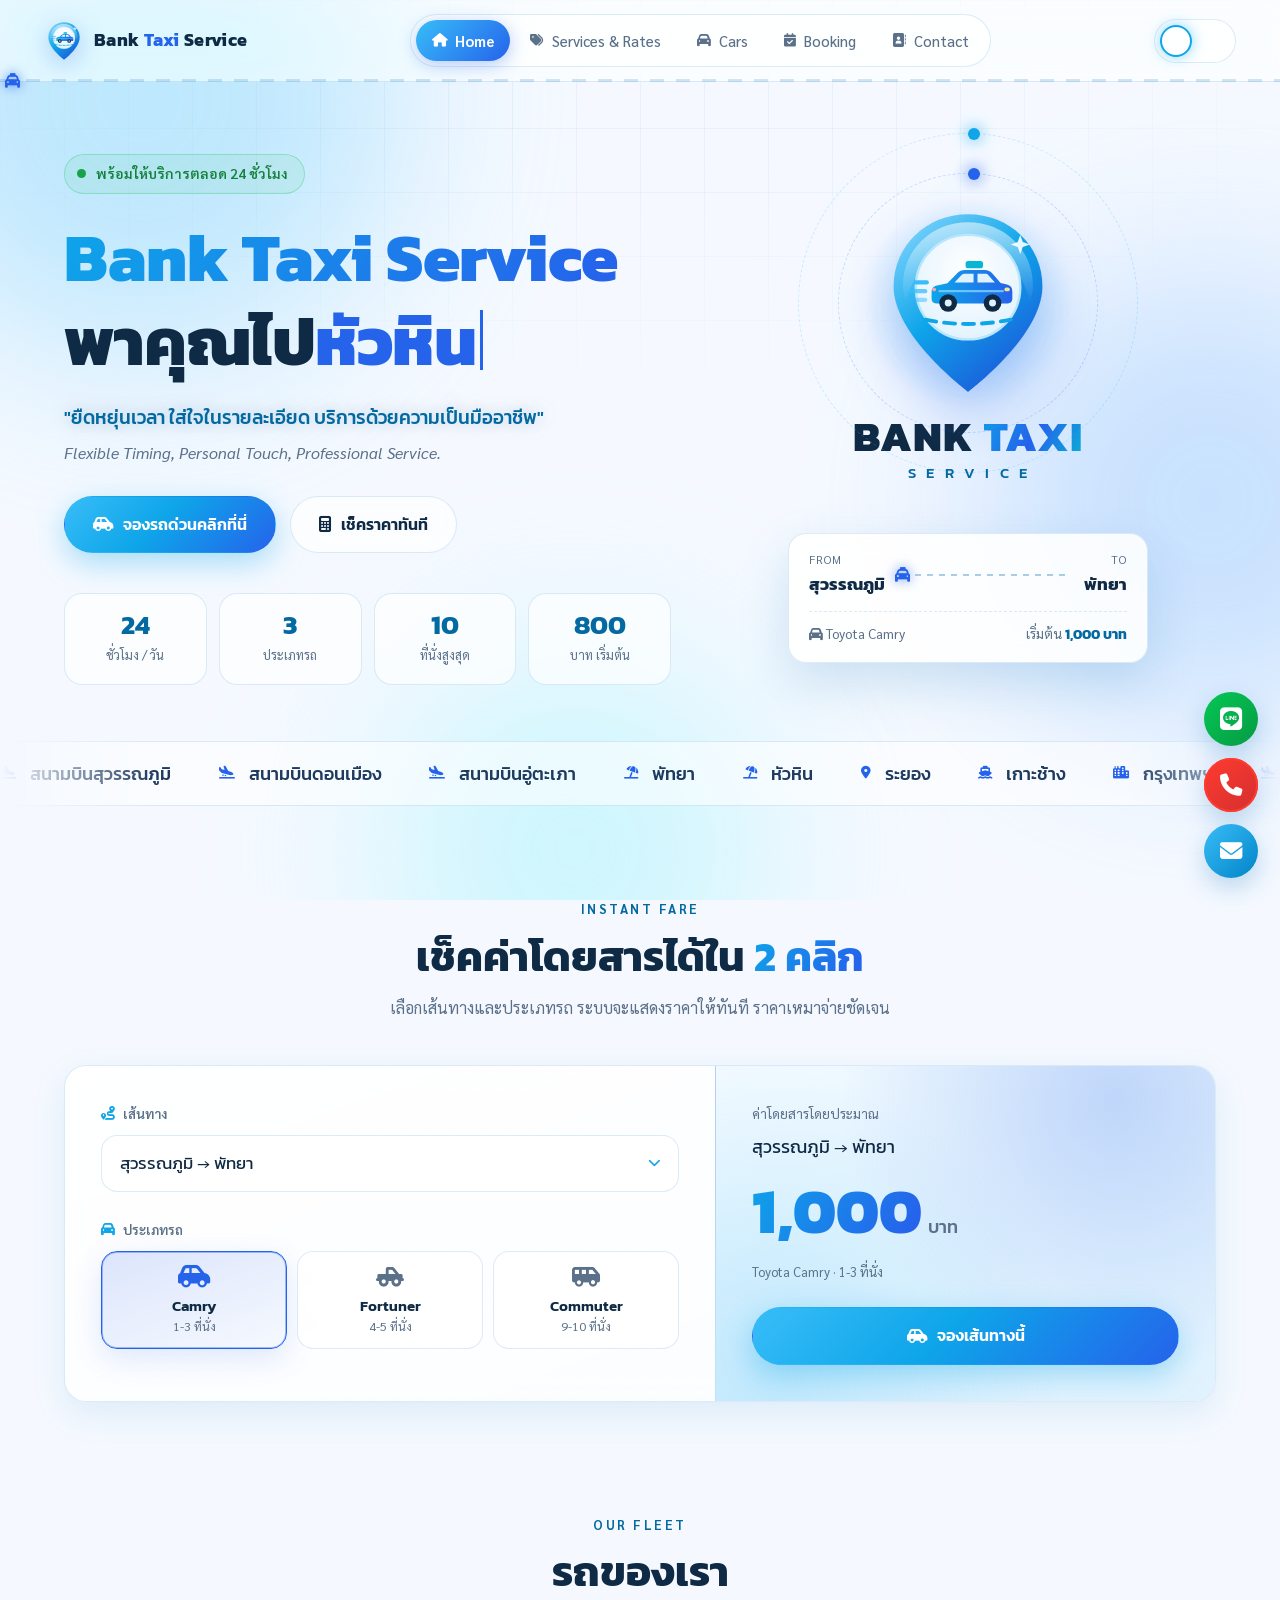
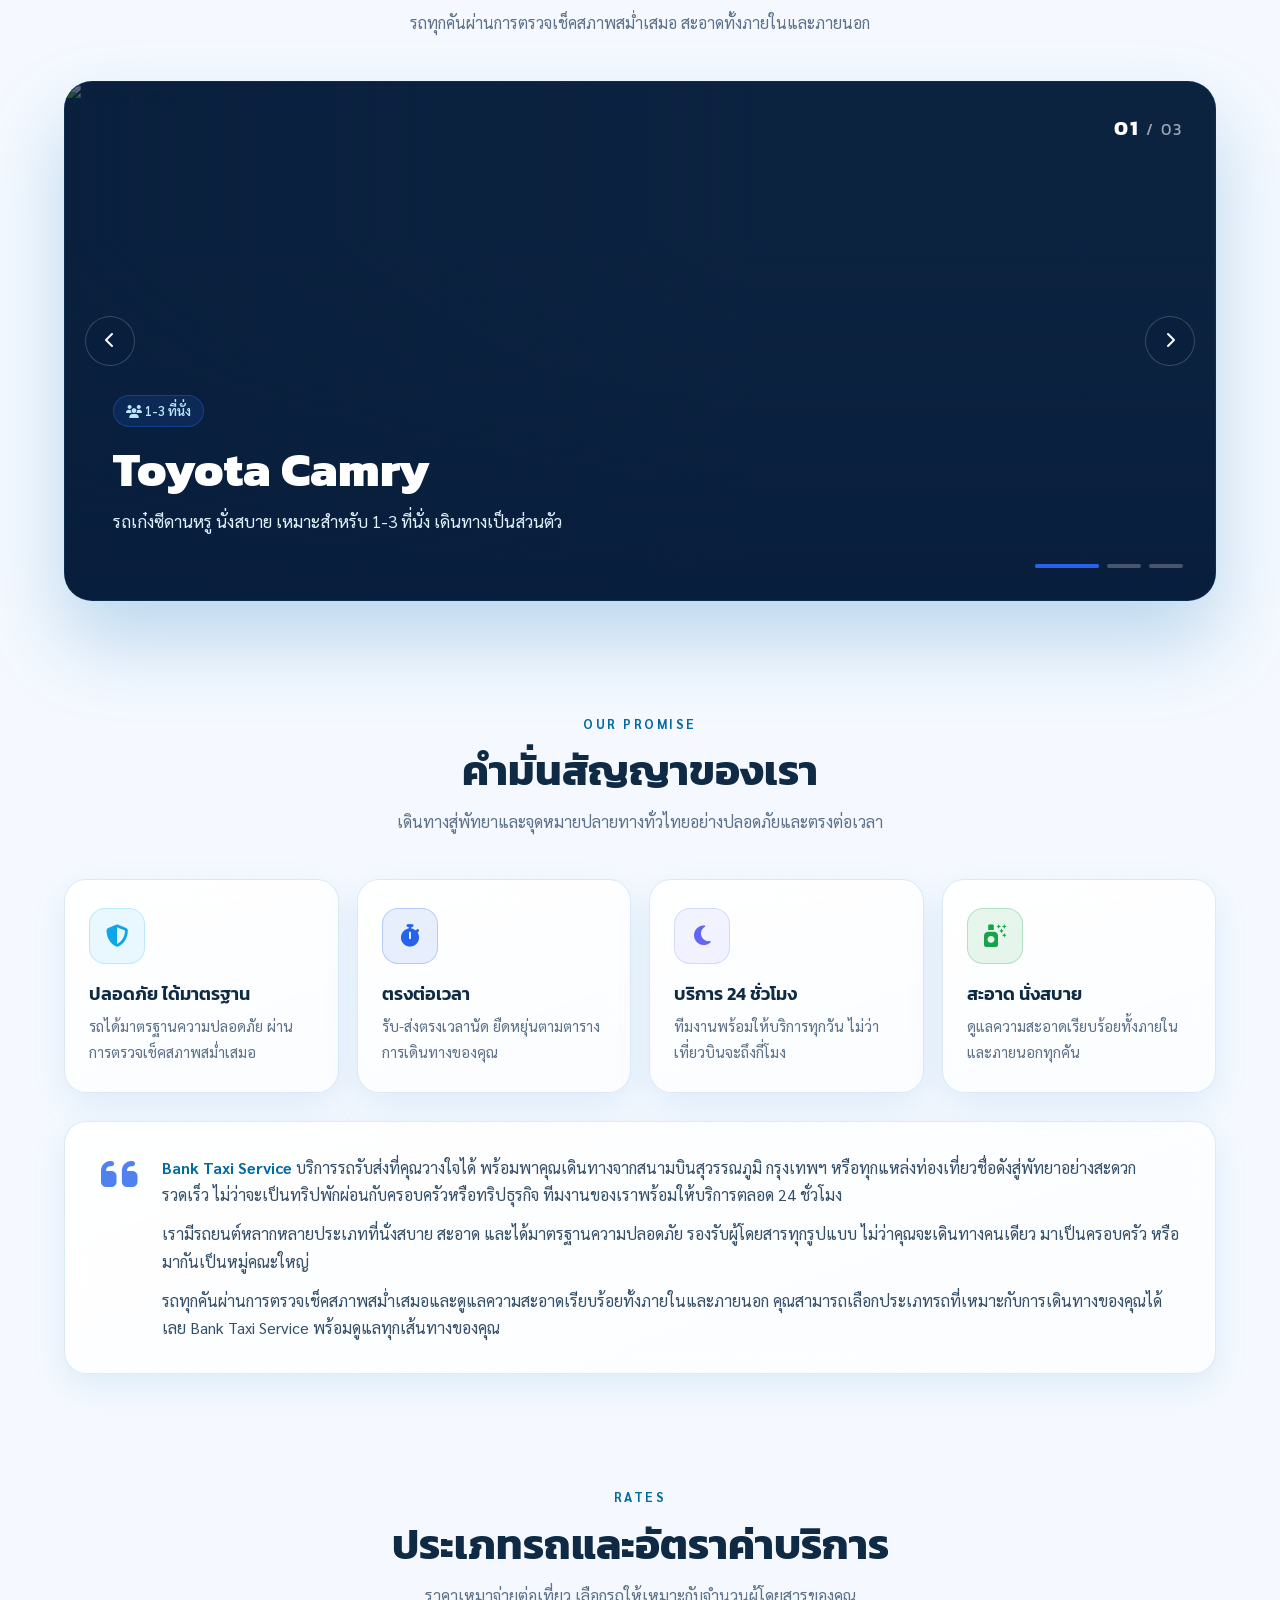
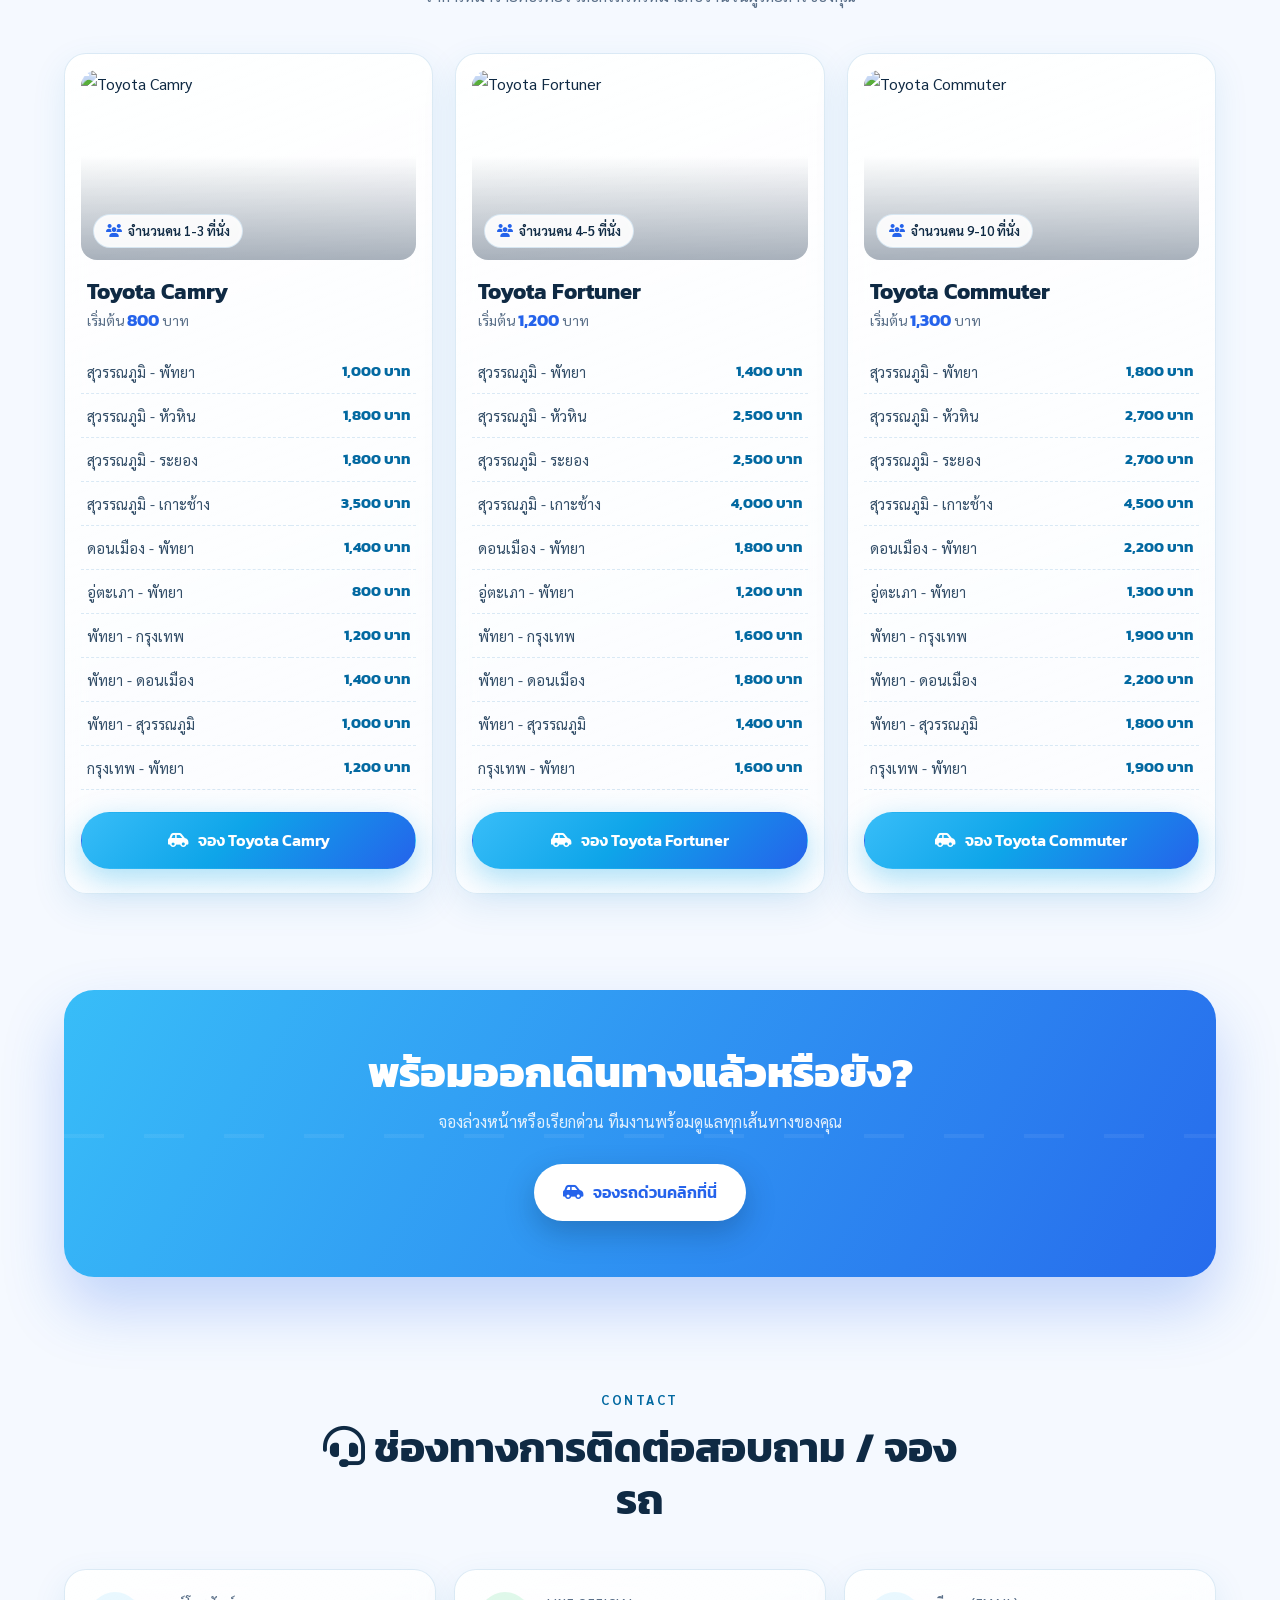
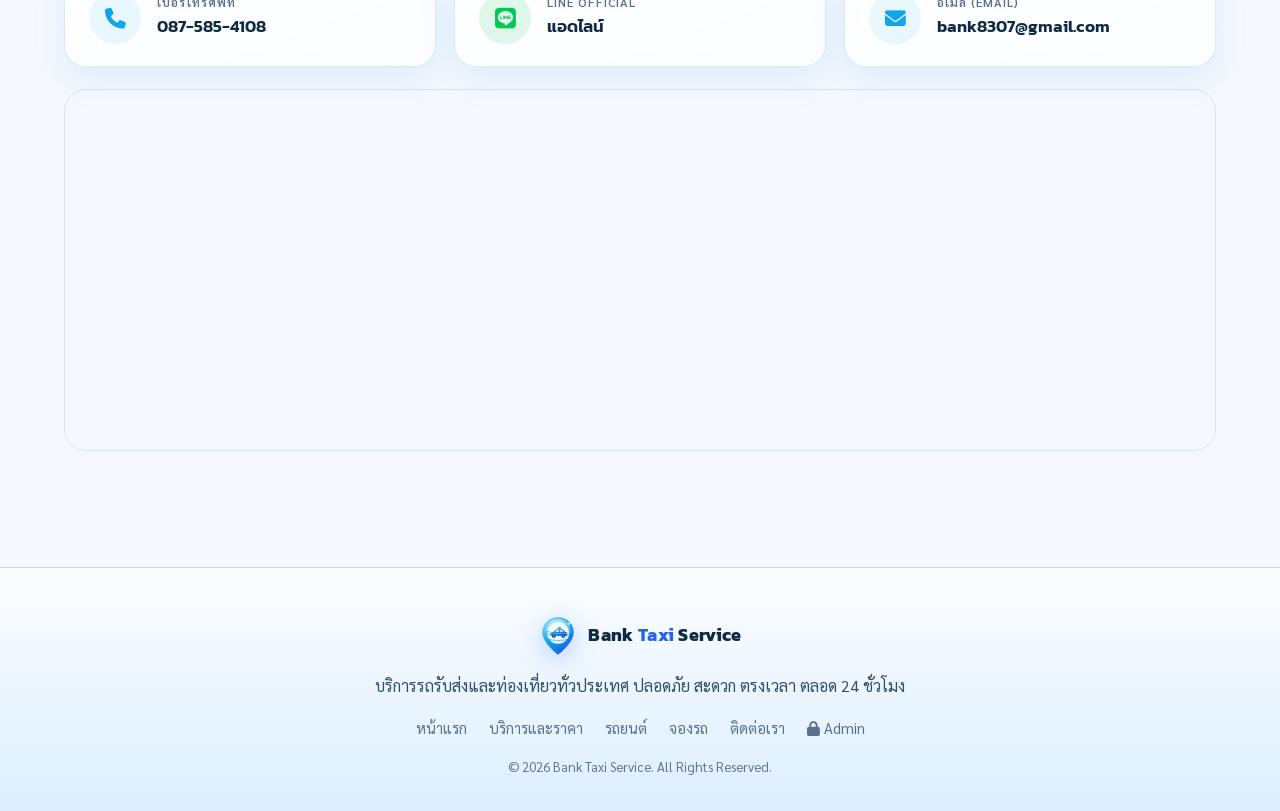
==== index.html @ c7bb0ef1 "Redesign site with white-blue theme and new logo - Add shared theme.css and site.js used by every pa" ====
<!DOCTYPE html>
<html lang="th">
<head>
    <meta charset="UTF-8">
    <meta name="viewport" content="width=device-width, initial-scale=1.0">
    <title>Bank Taxi Service - หน้าแรก</title>
    <meta name="description" content="Bank Taxi Service บริการรถรับส่งสนามบินสุวรรณภูมิ ดอนเมือง อู่ตะเภา สู่พัทยา หัวหิน ระยอง เกาะช้าง ตลอด 24 ชั่วโมง">
    <meta name="theme-color" content="#f5f9ff">
    <link rel="icon" href="logo-mark.svg" type="image/svg+xml">
    <link rel="preconnect" href="https://fonts.googleapis.com">
    <link rel="preconnect" href="https://fonts.gstatic.com" crossorigin>
    <link href="https://fonts.googleapis.com/css2?family=Kanit:wght@300;400;500;600;700;800&family=Sarabun:wght@300;400;500;600;700&display=swap" rel="stylesheet">
    <link rel="stylesheet" href="https://cdnjs.cloudflare.com/ajax/libs/font-awesome/6.4.0/css/all.min.css">
    <link rel="stylesheet" href="theme.css">
</head>
<body>
    <!-- 🌌 พื้นหลังเคลื่อนไหว -->
    <div class="bg-scene" aria-hidden="true">
        <div class="bg-blob b1"></div>
        <div class="bg-blob b2"></div>
        <div class="bg-blob b3"></div>
        <div class="bg-grid"></div>
        <div class="bg-spot" id="bgSpot"></div>
    </div>

    <header id="siteHeader">
        <div class="header-wrapper">
            <a href="index.html" class="brand">
                <img src="logo-mark.svg" class="brand-mark" alt="">
                <span>Bank <b>Taxi</b> Service</span>
            </a>

            <nav class="nav-menu">
                <a href="index.html" class="active"><i class="fa-solid fa-house"></i> Home</a>
                <a href="services.html"><i class="fa-solid fa-tags"></i> Services & Rates</a>
                <a href="cars.html"><i class="fa-solid fa-car"></i> Cars</a>
                <a href="booking.html"><i class="fa-solid fa-calendar-check"></i> Booking</a>
                <a href="contact.html"><i class="fa-solid fa-address-book"></i> Contact</a>
            </nav>

            <div class="language-switcher-top">
                <a href="index.html" class="lang-btn th active" title="ภาษาไทย">TH</a>
                <a href="index-en.html" class="lang-btn en" title="English">EN</a>
            </div>
        </div>
        <div class="road-progress" aria-hidden="true">
            <div class="fill"></div>
            <i class="fa-solid fa-taxi car"></i>
        </div>
    </header>

    <main>
        <!-- 🚀 HERO -->
        <div class="wrap">
            <section class="hero">
                <div class="hero-text">
                    <span class="live-badge reveal"><span class="live-dot"></span> พร้อมให้บริการตลอด 24 ชั่วโมง</span>
                    <h1 class="reveal" data-delay="1">
                        <span class="grad-text">Bank Taxi Service</span><br>
                        พาคุณไป<span class="typed-wrap"><span class="typed" id="typed">พัทยา</span><span class="caret"></span></span>
                    </h1>
                    <p class="slogan reveal" data-delay="2">"ยืดหยุ่นเวลา ใส่ใจในรายละเอียด บริการด้วยความเป็นมืออาชีพ"</p>
                    <p class="slogan-en reveal" data-delay="2">Flexible Timing, Personal Touch, Professional Service.</p>

                    <div class="hero-cta reveal" data-delay="3">
                        <a href="booking.html" class="btn btn-primary"><i class="fa-solid fa-car-side"></i> จองรถด่วนคลิกที่นี่</a>
                        <a href="#estimate" class="btn btn-ghost"><i class="fa-solid fa-calculator"></i> เช็คราคาทันที</a>
                    </div>

                    <div class="stats reveal" data-delay="3">
                        <div class="stat"><strong data-count="24">0</strong><span>ชั่วโมง / วัน</span></div>
                        <div class="stat"><strong data-count="3">0</strong><span>ประเภทรถ</span></div>
                        <div class="stat"><strong data-count="10">0</strong><span>ที่นั่งสูงสุด</span></div>
                        <div class="stat"><strong data-count="800">0</strong><span>บาท เริ่มต้น</span></div>
                    </div>
                </div>

                <div class="hero-visual reveal" data-delay="2" id="heroVisual">
                    <a href="index.html" class="hero-logo" id="heroLogo">
                        <div class="mark-wrap">
                            <div class="orbit o1"></div>
                            <div class="orbit o2"></div>
                            <img src="logo-mark.svg" alt="Bank Taxi Service Logo">
                        </div>
                        <div class="wordmark"><b>BANK <span>TAXI</span></b><small>SERVICE</small></div>
                    </a>
                    <div class="ticket">
                        <div class="ticket-row">
                            <div><small>From</small><b>สุวรรณภูมิ</b></div>
                            <div class="route-line"><i class="fa-solid fa-taxi"></i></div>
                            <div class="to"><small>To</small><b>พัทยา</b></div>
                        </div>
                        <div class="ticket-foot">
                            <span><i class="fa-solid fa-car"></i> Toyota Camry</span>
                            <span>เริ่มต้น <strong>1,000 บาท</strong></span>
                        </div>
                    </div>
                </div>
            </section>
        </div>

        <!-- 🛣️ ปลายทางวิ่ง -->
        <div class="marquee" aria-hidden="true">
            <div class="marquee-track" id="marqueeTrack">
                <span><i class="fa-solid fa-plane-arrival"></i> สนามบินสุวรรณภูมิ</span>
                <span><i class="fa-solid fa-plane-arrival"></i> สนามบินดอนเมือง</span>
                <span><i class="fa-solid fa-plane-arrival"></i> สนามบินอู่ตะเภา</span>
                <span><i class="fa-solid fa-umbrella-beach"></i> พัทยา</span>
                <span><i class="fa-solid fa-umbrella-beach"></i> หัวหิน</span>
                <span><i class="fa-solid fa-location-dot"></i> ระยอง</span>
                <span><i class="fa-solid fa-ship"></i> เกาะช้าง</span>
                <span><i class="fa-solid fa-city"></i> กรุงเทพฯ</span>
            </div>
        </div>

        <!-- 🧮 คำนวณราคา -->
        <section class="section" id="estimate">
            <div class="wrap">
                <div class="section-head reveal">
                    <span class="eyebrow">Instant Fare</span>
                    <h2>เช็คค่าโดยสารได้ใน <span class="grad-text">2 คลิก</span></h2>
                    <p>เลือกเส้นทางและประเภทรถ ระบบจะแสดงราคาให้ทันที ราคาเหมาจ่ายชัดเจน</p>
                </div>

                <div class="glass spotlight estimator reveal">
                    <div class="est-form">
                        <div>
                            <label class="est-label" for="routeSelect"><i class="fa-solid fa-route"></i> เส้นทาง</label>
                            <div class="select-wrap">
                                <select id="routeSelect" class="est-select"></select>
                            </div>
                        </div>
                        <div>
                            <span class="est-label"><i class="fa-solid fa-car"></i> ประเภทรถ</span>
                            <div class="car-chips" id="carChips">
                                <button type="button" class="chip active" data-car="0"><i class="fa-solid fa-car-side"></i><b>Camry</b><small>1-3 ที่นั่ง</small></button>
                                <button type="button" class="chip" data-car="1"><i class="fa-solid fa-truck-pickup"></i><b>Fortuner</b><small>4-5 ที่นั่ง</small></button>
                                <button type="button" class="chip" data-car="2"><i class="fa-solid fa-van-shuttle"></i><b>Commuter</b><small>9-10 ที่นั่ง</small></button>
                            </div>
                        </div>
                    </div>
                    <div class="est-result">
                        <small>ค่าโดยสารโดยประมาณ</small>
                        <div class="est-route" id="estRoute">สุวรรณภูมิ → พัทยา</div>
                        <div class="est-price"><span class="grad-text" id="estPrice">1,000</span><span class="unit">บาท</span></div>
                        <p class="est-note" id="estCar">Toyota Camry · 1-3 ที่นั่ง</p>
                        <a href="booking.html?car=camry" class="btn btn-primary" id="estBook"><i class="fa-solid fa-car-side"></i> จองเส้นทางนี้</a>
                    </div>
                </div>
            </div>
        </section>

        <!-- 🎬 สไลด์โชว์รถ -->
        <section class="section" id="fleet">
            <div class="wrap">
                <div class="section-head reveal">
                    <span class="eyebrow">Our Fleet</span>
                    <h2>รถของเรา</h2>
                    <p>รถทุกคันผ่านการตรวจเช็คสภาพสม่ำเสมอ สะอาดทั้งภายในและภายนอก</p>
                </div>

                <div class="cinema-slider reveal" id="cinemaSlider">
                    <div class="slide-item active">
                        <img src="https://img1.pic.in.th/images/camry.png" alt="Toyota Camry">
                        <div class="slide-caption">
                            <span class="tag"><i class="fa-solid fa-users"></i> 1-3 ที่นั่ง</span>
                            <h3>Toyota Camry</h3>
                            <p>รถเก๋งซีดานหรู นั่งสบาย เหมาะสำหรับ 1-3 ที่นั่ง เดินทางเป็นส่วนตัว</p>
                        </div>
                    </div>
                    <div class="slide-item">
                        <img src="https://img1.pic.in.th/images/fortuner.png" alt="Toyota Fortuner">
                        <div class="slide-caption">
                            <span class="tag"><i class="fa-solid fa-users"></i> 4-5 ที่นั่ง</span>
                            <h3>Toyota Fortuner</h3>
                            <p>รถ SUV พรีเมียม ลุยได้ทุกเส้นทาง พื้นที่กว้างขวาง รองรับ 4-5 ที่นั่ง</p>
                        </div>
                    </div>
                    <div class="slide-item">
                        <img src="https://img2.pic.in.th/commuter.png" alt="Toyota Commuter">
                        <div class="slide-caption">
                            <span class="tag"><i class="fa-solid fa-users"></i> 9-10 ที่นั่ง</span>
                            <h3>Toyota Commuter</h3>
                            <p>รถตู้ VIP ปรับแต่งพิเศษนั่งสบาย เหมาะสำหรับเดินทางเป็นหมู่คณะ 9-10 ที่นั่ง</p>
                        </div>
                    </div>

                    <div class="slide-counter"><b id="slideNow">01</b> / 03</div>
                    <button class="slider-btn prev-btn" onclick="moveSlide(-1)" aria-label="ก่อนหน้า"><i class="fa-solid fa-chevron-left"></i></button>
                    <button class="slider-btn next-btn" onclick="moveSlide(1)" aria-label="ถัดไป"><i class="fa-solid fa-chevron-right"></i></button>
                    <div class="slider-dots">
                        <button class="dot active" onclick="currentSlide(0)" aria-label="สไลด์ 1"></button>
                        <button class="dot" onclick="currentSlide(1)" aria-label="สไลด์ 2"></button>
                        <button class="dot" onclick="currentSlide(2)" aria-label="สไลด์ 3"></button>
                    </div>
                </div>
            </div>
        </section>

        <!-- 🤝 คำมั่นสัญญา -->
        <section class="section" id="promise">
            <div class="wrap">
                <div class="section-head reveal">
                    <span class="eyebrow">Our Promise</span>
                    <h2>คำมั่นสัญญาของเรา</h2>
                    <p>เดินทางสู่พัทยาและจุดหมายปลายทางทั่วไทยอย่างปลอดภัยและตรงต่อเวลา</p>
                </div>

                <div class="promise-grid">
                    <div class="glass spotlight feature reveal">
                        <div class="feature-icon"><i class="fa-solid fa-shield-halved"></i></div>
                        <h3>ปลอดภัย ได้มาตรฐาน</h3>
                        <p>รถได้มาตรฐานความปลอดภัย ผ่านการตรวจเช็คสภาพสม่ำเสมอ</p>
                    </div>
                    <div class="glass spotlight feature reveal" data-delay="1">
                        <div class="feature-icon"><i class="fa-solid fa-stopwatch"></i></div>
                        <h3>ตรงต่อเวลา</h3>
                        <p>รับ-ส่งตรงเวลานัด ยืดหยุ่นตามตารางการเดินทางของคุณ</p>
                    </div>
                    <div class="glass spotlight feature reveal" data-delay="2">
                        <div class="feature-icon"><i class="fa-solid fa-moon"></i></div>
                        <h3>บริการ 24 ชั่วโมง</h3>
                        <p>ทีมงานพร้อมให้บริการทุกวัน ไม่ว่าเที่ยวบินจะถึงกี่โมง</p>
                    </div>
                    <div class="glass spotlight feature reveal" data-delay="3">
                        <div class="feature-icon"><i class="fa-solid fa-spray-can-sparkles"></i></div>
                        <h3>สะอาด นั่งสบาย</h3>
                        <p>ดูแลความสะอาดเรียบร้อยทั้งภายในและภายนอกทุกคัน</p>
                    </div>
                </div>

                <div class="glass promise-text reveal">
                    <i class="fa-solid fa-quote-left quote-mark"></i>
                    <div>
                        <p><strong>Bank Taxi Service</strong> บริการรถรับส่งที่คุณวางใจได้ พร้อมพาคุณเดินทางจากสนามบินสุวรรณภูมิ กรุงเทพฯ หรือทุกแหล่งท่องเที่ยวชื่อดังสู่พัทยาอย่างสะดวกรวดเร็ว ไม่ว่าจะเป็นทริปพักผ่อนกับครอบครัวหรือทริปธุรกิจ ทีมงานของเราพร้อมให้บริการตลอด 24 ชั่วโมง</p>
                        <p>เรามีรถยนต์หลากหลายประเภทที่นั่งสบาย สะอาด และได้มาตรฐานความปลอดภัย รองรับผู้โดยสารทุกรูปแบบ ไม่ว่าคุณจะเดินทางคนเดียว มาเป็นครอบครัว หรือมากันเป็นหมู่คณะใหญ่</p>
                        <p>รถทุกคันผ่านการตรวจเช็คสภาพสม่ำเสมอและดูแลความสะอาดเรียบร้อยทั้งภายในและภายนอก คุณสามารถเลือกประเภทรถที่เหมาะกับการเดินทางของคุณได้เลย Bank Taxi Service พร้อมดูแลทุกเส้นทางของคุณ</p>
                    </div>
                </div>
            </div>
        </section>

        <!-- 💰 ตารางราคา (สร้างจากข้อมูล FARES ด้านล่าง) -->
        <section class="section rates-section" id="rates">
            <div class="wrap">
                <div class="section-head reveal">
                    <span class="eyebrow">Rates</span>
                    <h2>ประเภทรถและอัตราค่าบริการ</h2>
                    <p>ราคาเหมาจ่ายต่อเที่ยว เลือกรถให้เหมาะกับจำนวนผู้โดยสารของคุณ</p>
                </div>
                <div class="rates-grid" id="ratesGrid"></div>

                <div class="cta-band reveal">
                    <h2>พร้อมออกเดินทางแล้วหรือยัง?</h2>
                    <p>จองล่วงหน้าหรือเรียกด่วน ทีมงานพร้อมดูแลทุกเส้นทางของคุณ</p>
                    <a href="booking.html" class="btn btn-primary"><i class="fa-solid fa-car-side"></i> จองรถด่วนคลิกที่นี่</a>
                </div>
            </div>
        </section>

        <!-- 📞 ติดต่อ -->
        <section class="section contact-card-section" id="contact">
            <div class="wrap">
                <div class="section-head reveal">
                    <span class="eyebrow">Contact</span>
                    <h2><i class="fa-solid fa-headset"></i> ช่องทางการติดต่อสอบถาม / จองรถ</h2>
                </div>
                <div class="contact-grid">
                    <a href="tel:0875854108" class="glass spotlight contact-item reveal">
                        <div class="contact-icon"><i class="fa-solid fa-phone"></i></div>
                        <div class="contact-details"><h4>เบอร์โทรศัพท์</h4><span>087-585-4108</span></div>
                    </a>
                    <a href="https://line.me/ti/p/4wD6IYASNu" target="_blank" rel="noopener" class="glass spotlight contact-item line reveal" data-delay="1">
                        <div class="contact-icon"><i class="fa-brands fa-line"></i></div>
                        <div class="contact-details"><h4>LINE Official</h4><span>แอดไลน์</span></div>
                    </a>
                    <a href="mailto:bank8307@gmail.com" class="glass spotlight contact-item reveal" data-delay="2">
                        <div class="contact-icon"><i class="fa-solid fa-envelope"></i></div>
                        <div class="contact-details"><h4>อีเมล (Email)</h4><span>bank8307@gmail.com</span></div>
                    </a>
                </div>
                <div class="map-container reveal">
                    <iframe src="https://www.google.com/maps/embed?pb=!1m18!1m12!1m3!1d3875.5977987879!2d100.5018!3d13.7563!2m3!1f0!2f0!3f0!3m2!1i1024!2i768!4f13.1!3m3!1m2!1s0x0%3A0x0!2zMTPCsDQ1JzIyLjciTiAxMDDCsDMwJzA2LjUiRQ!5e0!3m2!1sth!2sth!4v1650000000000!5m2!1sth!2sth" allowfullscreen="" loading="lazy" referrerpolicy="no-referrer-when-downgrade" title="แผนที่ Bank Taxi Service"></iframe>
                </div>
            </div>
        </section>
    </main>

    <!-- 🌟 ปุ่มลัดติดต่อด่วนลอยอยู่มุมขวาล่าง -->
    <div class="floating-contact">
        <a href="https://line.me/ti/p/4wD6IYASNu" target="_blank" rel="noopener" class="float-btn line" aria-label="แอดไลน์"><i class="fa-brands fa-line"></i><span class="tip">แอดไลน์</span></a>
        <a href="tel:087-585-4108" class="float-btn phone" aria-label="โทรด่วน"><i class="fa-solid fa-phone"></i><span class="tip">โทรด่วน 087-585-4108</span></a>
        <a href="mailto:bank8307@gmail.com" class="float-btn email" aria-label="ส่งอีเมล"><i class="fa-solid fa-envelope"></i><span class="tip">ส่งอีเมลติดต่อเรา</span></a>
    </div>

    <footer>
        <div class="footer-content">
            <a href="index.html" class="brand">
                <img src="logo-mark.svg" class="brand-mark" alt="">
                <span>Bank <b>Taxi</b> Service</span>
            </a>
            <p>บริการรถรับส่งและท่องเที่ยวทั่วประเทศ ปลอดภัย สะดวก ตรงเวลา ตลอด 24 ชั่วโมง</p>
            <div class="footer-links">
                <a href="index.html">หน้าแรก</a>
                <a href="services.html">บริการและราคา</a>
                <a href="cars.html">รถยนต์</a>
                <a href="booking.html">จองรถ</a>
                <a href="contact.html">ติดต่อเรา</a>
                <a href="#" onclick="openAdminModal(event)"><i class="fa-solid fa-lock"></i> Admin</a>
            </div>
            <p class="copyright">&copy; 2026 Bank Taxi Service. All Rights Reserved.</p>
        </div>

        <div id="adminModal">
            <div class="glass modal-card">
                <h3>🔒 Admin Access</h3>
                <p>กรุณากรอกรหัสผ่านแอดมิน</p>
                <input type="password" id="adminPin" placeholder="Enter Password" onkeydown="if(event.key==='Enter')checkAdminPassword()">
                <button class="btn btn-primary" onclick="checkAdminPassword()">เข้าสู่ระบบ</button>
                <button class="modal-cancel" onclick="closeAdminModal()">ยกเลิก</button>
            </div>
        </div>
    </footer>

    <script>
        // ===== Admin Modal (พฤติกรรมเดิม) =====
        function openAdminModal(event) {
            event.preventDefault();
            document.getElementById('adminModal').style.display = 'flex';
            document.getElementById('adminPin').focus();
        }

        function closeAdminModal() {
            document.getElementById('adminModal').style.display = 'none';
            document.getElementById('adminPin').value = '';
        }

        function checkAdminPassword() {
            const enteredPassword = document.getElementById('adminPin').value;

            // ตั้งรหัสผ่านแอดมินของคุณตรงนี้ (เปลี่ยนเป็นรหัสที่คุณต้องการได้เลย)
            const correctPassword = "bank8307";

            if (enteredPassword === correctPassword) {
                window.location.href = "admin-dashboard.html";
            } else {
                alert("รหัสผ่านไม่ถูกต้อง! กรุณาลองใหม่อีกครั้ง");
                document.getElementById('adminPin').value = '';
            }
        }
    </script>

    <script src="site.js"></script>
    <script>
        // ===== ข้อมูลราคา (แก้ราคาที่นี่ที่เดียว ใช้ทั้งตารางและเครื่องคำนวณ) =====
        const CARS = [
            { key: 'camry',    name: 'Toyota Camry',    seats: '1-3',  img: 'https://img1.pic.in.th/images/camry.png' },
            { key: 'fortuner', name: 'Toyota Fortuner', seats: '4-5',  img: 'https://img1.pic.in.th/images/fortuner.png' },
            { key: 'commuter', name: 'Toyota Commuter', seats: '9-10', img: 'https://img2.pic.in.th/commuter.png' }
        ];
        // [เส้นทาง, Camry, Fortuner, Commuter]
        const FARES = [
            ['สุวรรณภูมิ - พัทยา',   1000, 1400, 1800],
            ['สุวรรณภูมิ - หัวหิน',  1800, 2500, 2700],
            ['สุวรรณภูมิ - ระยอง',   1800, 2500, 2700],
            ['สุวรรณภูมิ - เกาะช้าง', 3500, 4000, 4500],
            ['ดอนเมือง - พัทยา',     1400, 1800, 2200],
            ['อู่ตะเภา - พัทยา',      800, 1200, 1300],
            ['พัทยา - กรุงเทพ',      1200, 1600, 1900],
            ['พัทยา - ดอนเมือง',     1400, 1800, 2200],
            ['พัทยา - สุวรรณภูมิ',   1000, 1400, 1800],
            ['กรุงเทพ - พัทยา',      1200, 1600, 1900]
        ];

        // ===== สร้างการ์ดตารางราคา =====
        document.getElementById('ratesGrid').innerHTML = CARS.map((car, i) => {
            const prices = FARES.map(f => f[i + 1]);
            const rows = FARES.map(f => `<tr><td>${f[0]}</td><td>${baht(f[i + 1])} บาท</td></tr>`).join('');
            return `
                <div class="glass spotlight rate-column reveal" data-delay="${i + 1}">
                    <div class="rate-media">
                        <img src="${car.img}" alt="${car.name}" loading="lazy">
                        <span class="seat-badge"><i class="fa-solid fa-users"></i> จำนวนคน ${car.seats} ที่นั่ง</span>
                    </div>
                    <h3>${car.name}</h3>
                    <p class="rate-from">เริ่มต้น <b>${baht(Math.min(...prices))}</b> บาท</p>
                    <table>${rows}</table>
                    <a href="booking.html?car=${car.key}" class="btn btn-primary"><i class="fa-solid fa-car-side"></i> จอง ${car.name}</a>
                </div>`;
        }).join('');

        // ===== เครื่องคำนวณค่าโดยสาร =====
        const routeSelect = document.getElementById('routeSelect');
        const chips = document.querySelectorAll('.chip');
        const priceEl = document.getElementById('estPrice');
        let carIdx = 0;
        let shownPrice = FARES[0][1];

        routeSelect.innerHTML = FARES.map((f, i) => `<option value="${i}">${f[0].replace(' - ', ' → ')}</option>`).join('');

        function updateEstimate() {
            const fare = FARES[routeSelect.value];
            const price = fare[carIdx + 1];
            document.getElementById('estRoute').textContent = fare[0].replace(' - ', ' → ');
            document.getElementById('estCar').textContent = `${CARS[carIdx].name} · ${CARS[carIdx].seats} ที่นั่ง`;
            document.getElementById('estBook').href = `booking.html?car=${CARS[carIdx].key}`;
            animateNumber(priceEl, shownPrice, price);
            shownPrice = price;
            const box = priceEl.parentElement;
            box.classList.remove('bump');
            void box.offsetWidth;
            box.classList.add('bump');
        }

        routeSelect.addEventListener('change', updateEstimate);
        chips.forEach(chip => chip.addEventListener('click', () => {
            chips.forEach(c => c.classList.remove('active'));
            chip.classList.add('active');
            carIdx = Number(chip.dataset.car);
            updateEstimate();
        }));

        // ===== ข้อความพิมพ์เองใน Hero =====
        const destinations = ['พัทยา', 'หัวหิน', 'ระยอง', 'เกาะช้าง', 'สุวรรณภูมิ', 'ดอนเมือง', 'ทั่วไทย'];
        const typedEl = document.getElementById('typed');
        if (!reduceMotion) {
            let d = 0, c = destinations[0].length, deleting = true;
            (function tick() {
                const word = destinations[d];
                typedEl.textContent = word.slice(0, c);
                let wait = deleting ? 55 : 110;
                if (deleting && c === 0) { deleting = false; d = (d + 1) % destinations.length; wait = 300; }
                else if (!deleting && c === destinations[d].length) { deleting = true; wait = 1900; }
                c += deleting ? -1 : 1;
                setTimeout(tick, wait);
            })();
        }

        // ===== Marquee: ทำซ้ำเนื้อหาให้วิ่งต่อเนื่อง =====
        const track = document.getElementById('marqueeTrack');
        track.innerHTML += track.innerHTML;

        // ===== โลโก้เอียง 3D ตามเมาส์ =====
        const heroVisual = document.getElementById('heroVisual');
        const heroLogo = document.getElementById('heroLogo');
        if (!reduceMotion && matchMedia('(hover: hover)').matches) {
            heroVisual.addEventListener('pointermove', e => {
                const r = heroVisual.getBoundingClientRect();
                const x = (e.clientX - r.left) / r.width - 0.5;
                const y = (e.clientY - r.top) / r.height - 0.5;
                heroLogo.style.transform = `rotateY(${x * 18}deg) rotateX(${-y * 18}deg)`;
            });
            heroVisual.addEventListener('pointerleave', () => { heroLogo.style.transform = ''; });
        }
    </script>

    <script src="mobile-switcher.js"></script>
</body>

</html>
---- theme.css ----
/* theme.css — Bank Taxi Service (ธีมขาว-ฟ้า) ใช้ร่วมกันทุกหน้า */
/* ==========================================================
   1. ตัวแปรสี / ฟอนต์ (Design Tokens)
   ธีม "Night Drive" — กรมท่าเข้ม + ฟ้านีออน + เหลืองแท็กซี่
   ========================================================== */
:root {
    --bg: #f5f9ff;
    --bg-2: #eaf4ff;
    --surface: rgba(255, 255, 255, 0.7);
    --surface-2: rgba(14, 165, 233, 0.08);
    --line: rgba(14, 116, 184, 0.14);
    --text: #0f2a44;
    --muted: #5b7089;
    --sky: #0ea5e9;
    --sky-deep: #0369a1;
    --violet: #6366f1;
    --gold: #2563eb;
    --gold-deep: #0369a1;
    --green: #16a34a;
    --shadow: 0 12px 34px rgba(14, 116, 184, 0.10);
    --grad: linear-gradient(120deg, #0ea5e9 0%, #2563eb 50%, #06b6d4 100%);
    --radius: 22px;
    --ease: cubic-bezier(0.16, 1, 0.3, 1);
    --font-head: 'Kanit', 'Sarabun', sans-serif;
    --font-body: 'Sarabun', sans-serif;
}

*, *::before, *::after { box-sizing: border-box; }

html { scroll-behavior: smooth; }

body {
    margin: 0;
    font-family: var(--font-body);
    background: var(--bg);
    color: var(--text);
    line-height: 1.7;
    overflow-x: hidden;
    -webkit-font-smoothing: antialiased;
}

img { max-width: 100%; display: block; }
a { color: inherit; }

h1, h2, h3, h4 { font-family: var(--font-head); line-height: 1.25; margin: 0; }

::selection { background: var(--sky); color: var(--bg); }

/* ==========================================================
   2. พื้นหลังมีชีวิต: แสงออโรร่า + ตารางถนน + สปอตไลต์ตามเมาส์
   ========================================================== */
.bg-scene {
    position: fixed;
    inset: 0;
    z-index: -1;
    overflow: hidden;
    pointer-events: none;
}

.bg-blob {
    position: absolute;
    border-radius: 50%;
    filter: blur(90px);
    opacity: 0.45;
    animation: drift 22s ease-in-out infinite alternate;
}
.bg-blob.b1 { width: 520px; height: 520px; background: #7dd3fc; top: -160px; left: -120px; }
.bg-blob.b2 { width: 460px; height: 460px; background: #93c5fd; top: 30%; right: -160px; animation-delay: -7s; opacity: 0.45; }
.bg-blob.b3 { width: 380px; height: 380px; background: #a5f3fc; bottom: -140px; left: 30%; animation-delay: -14s; opacity: 0.5; }

@keyframes drift {
    0%   { transform: translate(0, 0) scale(1); }
    50%  { transform: translate(80px, 60px) scale(1.15); }
    100% { transform: translate(-40px, 120px) scale(0.95); }
}

.bg-grid {
    position: absolute;
    inset: 0;
    background-image:
        linear-gradient(rgba(14,116,184,0.06) 1px, transparent 1px),
        linear-gradient(90deg, rgba(14,116,184,0.06) 1px, transparent 1px);
    background-size: 64px 64px;
    mask-image: radial-gradient(ellipse 80% 60% at 50% 0%, #000 30%, transparent 75%);
    -webkit-mask-image: radial-gradient(ellipse 80% 60% at 50% 0%, #000 30%, transparent 75%);
}

.bg-spot {
    position: absolute;
    width: 600px;
    height: 600px;
    left: 0; top: 0;
    border-radius: 50%;
    background: radial-gradient(circle, rgba(56,189,248,0.10), transparent 60%);
    transform: translate(var(--sx, -999px), var(--sy, -999px)) translate(-50%, -50%);
    transition: transform 0.25s linear;
}

/* ==========================================================
   3. HEADER กระจกฝ้า + แถบความคืบหน้าแบบ "ถนน" มีรถแท็กซี่วิ่ง
   ========================================================== */
header {
    position: sticky;
    top: 0;
    z-index: 1000;
    background: rgba(255, 255, 255, 0.6);
    backdrop-filter: blur(18px) saturate(160%);
    -webkit-backdrop-filter: blur(18px) saturate(160%);
    border-bottom: 1px solid var(--line);
    transition: background 0.4s var(--ease);
}
header.scrolled { background: rgba(255, 255, 255, 0.9); box-shadow: 0 8px 30px rgba(14,116,184,0.10); }

.header-wrapper {
    max-width: 1240px;
    margin: 0 auto;
    padding: 14px 24px;
    display: flex;
    align-items: center;
    justify-content: space-between;
    gap: 20px;
    transition: padding 0.4s var(--ease);
}
header.scrolled .header-wrapper { padding: 9px 24px; }

.brand {
    display: flex;
    align-items: center;
    gap: 10px;
    text-decoration: none;
    font-family: var(--font-head);
    font-weight: 700;
    font-size: 1.1rem;
    letter-spacing: 0.3px;
    white-space: nowrap;
}
.brand { color: var(--text); }
.brand-mark {
    width: 40px; height: 40px;
    filter: drop-shadow(0 6px 12px rgba(37, 99, 235, 0.3));
    transition: transform 0.5s var(--ease);
}
.brand:hover .brand-mark { transform: rotate(-8deg) scale(1.08); }
.brand span b { color: var(--gold); }

.nav-menu {
    display: flex;
    align-items: center;
    gap: 4px;
    padding: 5px;
    background: var(--surface);
    border: 1px solid var(--line);
    border-radius: 999px;
}
.nav-menu a {
    position: relative;
    display: flex;
    align-items: center;
    gap: 8px;
    padding: 8px 16px;
    border-radius: 999px;
    font-size: 0.92rem;
    font-weight: 500;
    color: var(--muted);
    text-decoration: none;
    white-space: nowrap;
    transition: color 0.3s var(--ease), background 0.3s var(--ease);
}
.nav-menu a i { font-size: 0.85rem; transition: transform 0.35s var(--ease); }
.nav-menu a:hover { color: var(--sky-deep); background: var(--surface-2); }
.nav-menu a:hover i { transform: translateY(-2px) rotate(-8deg); color: var(--sky); }
.nav-menu a.active {
    color: #fff;
    font-weight: 700;
    background: linear-gradient(135deg, #38bdf8, #2563eb);
    box-shadow: 0 4px 18px rgba(37, 99, 235, 0.35);
}
.nav-menu a.active i { color: #fff; }

.language-switcher-top {
    display: flex;
    gap: 6px;
    padding: 5px;
    background: var(--surface);
    border: 1px solid var(--line);
    border-radius: 999px;
}
.lang-btn {
    width: 32px; height: 32px;
    border-radius: 50%;
    background-size: cover;
    background-position: center;
    border: 2px solid transparent;
    font-size: 0;
    opacity: 0.55;
    transition: all 0.35s cubic-bezier(0.175, 0.885, 0.32, 1.275);
}
.lang-btn.th { background-image: url('https://upload.wikimedia.org/wikipedia/commons/thumb/a/a9/Flag_of_Thailand.svg/120px-Flag_of_Thailand.svg.png'); }
.lang-btn.en { background-image: url('https://upload.wikimedia.org/wikipedia/commons/thumb/8/83/Flag_of_the_United_Kingdom_%283-5%29.svg/120px-Flag_of_the_United_Kingdom_%283-5%29.svg.png'); }
.lang-btn:hover { opacity: 1; transform: scale(1.12); }
.lang-btn.active { opacity: 1; border-color: var(--sky); box-shadow: 0 0 14px rgba(56,189,248,0.6); }

/* ถนนแสดงความคืบหน้าการเลื่อนหน้า */
.road-progress {
    position: absolute;
    left: 0; right: 0; bottom: -1px;
    height: 3px;
    background: repeating-linear-gradient(90deg, rgba(14,116,184,0.18) 0 14px, transparent 14px 26px);
}
.road-progress .fill {
    position: absolute;
    inset: 0 auto 0 0;
    width: var(--p, 0%);
    background: linear-gradient(90deg, var(--sky), var(--gold));
    box-shadow: 0 0 12px rgba(56,189,248,0.7);
}
.road-progress .car {
    position: absolute;
    left: clamp(12px, var(--p, 0%), calc(100% - 12px));
    bottom: -6px;
    transform: translateX(-50%);
    font-size: 15px;
    color: var(--gold);
    filter: drop-shadow(0 0 6px rgba(37,99,235,0.8));
}

/* ==========================================================
   4. HERO
   ========================================================== */
.wrap { max-width: 1200px; margin: 0 auto; padding: 0 24px; }

.hero {
    display: grid;
    grid-template-columns: 1.1fr 0.9fr;
    gap: 48px;
    align-items: center;
    padding: 72px 0 56px;
}

.live-badge {
    display: inline-flex;
    align-items: center;
    gap: 10px;
    padding: 7px 16px 7px 12px;
    border-radius: 999px;
    background: rgba(34, 197, 94, 0.08);
    border: 1px solid rgba(34, 197, 94, 0.3);
    color: #15803d;
    font-size: 0.88rem;
    font-weight: 600;
}
.live-dot {
    width: 9px; height: 9px;
    border-radius: 50%;
    background: var(--green);
    box-shadow: 0 0 0 0 rgba(34,197,94,0.7);
    animation: ping 1.8s infinite;
}
@keyframes ping {
    0%   { box-shadow: 0 0 0 0 rgba(34,197,94,0.7); }
    70%  { box-shadow: 0 0 0 10px rgba(34,197,94,0); }
    100% { box-shadow: 0 0 0 0 rgba(34,197,94,0); }
}

.hero h1 {
    margin: 22px 0 18px;
    font-size: clamp(2.3rem, 5.4vw, 4.2rem);
    font-weight: 800;
    letter-spacing: -0.5px;
}
.grad-text {
    background: var(--grad);
    background-size: 200% auto;
    -webkit-background-clip: text;
    background-clip: text;
    color: transparent;
    animation: shine 6s linear infinite;
}
@keyframes shine { to { background-position: 200% center; } }

.typed-wrap { white-space: nowrap; }
.typed { color: var(--gold); }
.caret {
    display: inline-block;
    width: 3px;
    height: 0.9em;
    margin-left: 4px;
    vertical-align: -0.08em;
    background: var(--gold);
    animation: blink 1s steps(1) infinite;
}
@keyframes blink { 50% { opacity: 0; } }

.slogan {
    font-family: var(--font-head);
    font-size: 1.2rem;
    font-weight: 500;
    color: var(--gold-deep);
    text-shadow: 0 0 18px rgba(3,105,161,0.35);
    margin: 0;
}
.slogan-en { color: var(--muted); font-style: italic; margin: 4px 0 30px; }

.hero-cta { display: flex; flex-wrap: wrap; gap: 14px; }

.btn {
    position: relative;
    display: inline-flex;
    align-items: center;
    justify-content: center;
    gap: 10px;
    padding: 14px 28px;
    border-radius: 999px;
    font-family: var(--font-head);
    font-size: 1.02rem;
    font-weight: 600;
    text-decoration: none;
    cursor: pointer;
    border: 1px solid transparent;
    overflow: hidden;
    isolation: isolate;
    transition: transform 0.35s var(--ease), box-shadow 0.35s var(--ease), background 0.35s var(--ease);
}
.btn-primary {
    color: #fff;
    background: linear-gradient(135deg, #38bdf8, #0ea5e9 45%, #2563eb);
    box-shadow: 0 10px 30px rgba(14, 165, 233, 0.35);
}
/* แสงวิ่งผ่านปุ่ม (Shimmer) */
.btn-primary::after {
    content: '';
    position: absolute;
    top: 0; left: -60%;
    width: 40%; height: 100%;
    background: linear-gradient(110deg, transparent, rgba(255,255,255,0.55), transparent);
    transform: skewX(-20deg);
    animation: sweep 3.2s ease-in-out infinite;
    z-index: -1;
}
@keyframes sweep { 0%, 60% { left: -60%; } 100% { left: 130%; } }
.btn-primary:hover { transform: translateY(-3px) scale(1.03); box-shadow: 0 16px 40px rgba(37,99,235,0.5); }
.btn-primary:hover i { animation: vroom 0.5s ease-in-out infinite alternate; }
@keyframes vroom { to { transform: translateX(4px); } }

.btn-ghost {
    color: var(--text);
    background: var(--surface);
    border-color: var(--line);
    backdrop-filter: blur(10px);
}
.btn-ghost:hover { border-color: var(--sky); background: rgba(56,189,248,0.1); transform: translateY(-3px); }

.stats {
    display: grid;
    grid-template-columns: repeat(4, 1fr);
    gap: 12px;
    margin-top: 40px;
}
.stat {
    padding: 16px 14px;
    border-radius: 18px;
    background: var(--surface);
    border: 1px solid var(--line);
    text-align: center;
}
.stat strong {
    display: block;
    font-family: var(--font-head);
    font-size: 1.7rem;
    font-weight: 700;
    color: var(--sky-deep);
    line-height: 1.1;
}
.stat span { font-size: 0.8rem; color: var(--muted); }

/* ภาพฝั่งขวา: โลโก้ลอย + วงโคจร + ตั๋วเส้นทาง */
.hero-visual {
    position: relative;
    display: grid;
    place-items: center;
    min-height: 500px;
    perspective: 1000px;
}
.orbit {
    position: absolute;
    left: calc(50% - var(--s) / 2);
    top: calc(50% - var(--s) / 2);
    width: var(--s); height: var(--s);
    pointer-events: none;
    border-radius: 50%;
    border: 1px dashed rgba(56, 189, 248, 0.25);
    animation: spin 40s linear infinite;
}
.orbit.o1 { --s: 340px; }
.orbit.o2 { --s: 260px; border-color: rgba(37,99,235,0.22); animation-duration: 28s; animation-direction: reverse; }
.orbit::before {
    content: '';
    position: absolute;
    top: -6px; left: 50%;
    width: 12px; height: 12px;
    border-radius: 50%;
    background: var(--sky);
    box-shadow: 0 0 16px var(--sky);
}
.orbit.o2::before { background: var(--gold); box-shadow: 0 0 16px var(--gold); }
@keyframes spin { to { transform: rotate(360deg); } }

.hero-logo {
    position: relative;
    display: flex;
    flex-direction: column;
    align-items: center;
    margin-bottom: 150px;
    text-decoration: none;
    transform-style: preserve-3d;
    transition: transform 0.2s ease-out;
}
.mark-wrap { position: relative; display: grid; place-items: center; }
.mark-wrap::before {
    content: '';
    position: absolute;
    width: 230px; height: 230px;
    border-radius: 50%;
    background: radial-gradient(circle, rgba(56,189,248,0.35), transparent 65%);
    animation: glow 4s ease-in-out infinite;
}
@keyframes glow { 50% { transform: scale(1.15); opacity: 0.6; } }
.hero-logo img {
    position: relative;
    width: 190px;
    filter: drop-shadow(0 24px 30px rgba(37, 99, 235, 0.35));
    animation: float 6s ease-in-out infinite;
}
.wordmark { margin-top: 18px; text-align: center; line-height: 1; }
.wordmark b {
    display: block;
    font-family: var(--font-head);
    font-size: 2.6rem;
    font-weight: 800;
    letter-spacing: 1px;
    color: var(--text);
}
.wordmark b span { background: var(--grad); -webkit-background-clip: text; background-clip: text; color: transparent; }
.wordmark small {
    display: block;
    margin-top: 8px;
    font-family: var(--font-head);
    font-size: 0.95rem;
    font-weight: 500;
    letter-spacing: 0.7em;
    margin-right: -0.7em;
    color: var(--sky-deep);
}
@keyframes float { 50% { transform: translateY(-16px); } }

.ticket {
    position: absolute;
    bottom: 6px;
    left: 50%;
    transform: translateX(-50%);
    width: min(360px, 94%);
    padding: 16px 20px;
    border-radius: 18px;
    background: rgba(255, 255, 255, 0.88);
    border: 1px solid var(--line);
    backdrop-filter: blur(16px);
    box-shadow: 0 20px 50px rgba(14,116,184,0.18);
}
.ticket-row { display: flex; align-items: center; justify-content: space-between; gap: 12px; }
.ticket small { display: block; font-size: 0.72rem; color: var(--muted); text-transform: uppercase; letter-spacing: 1px; }
.ticket b { font-family: var(--font-head); font-size: 1.05rem; }
.ticket .to { text-align: right; }
.route-line { position: relative; flex: 1; height: 2px; margin: 0 6px; background: repeating-linear-gradient(90deg, rgba(14,116,184,0.35) 0 6px, transparent 6px 12px); }
.route-line i {
    position: absolute;
    top: 50%;
    color: var(--gold);
    font-size: 0.95rem;
    transform: translate(-50%, -50%);
    animation: drive 3.6s var(--ease) infinite;
    filter: drop-shadow(0 0 6px rgba(37,99,235,0.7));
}
@keyframes drive { 0% { left: 0; } 85%, 100% { left: 100%; } }
.ticket-foot {
    margin-top: 12px;
    padding-top: 10px;
    border-top: 1px dashed var(--line);
    display: flex;
    justify-content: space-between;
    font-size: 0.85rem;
    color: var(--muted);
}
.ticket-foot strong { color: var(--sky-deep); font-family: var(--font-head); }

/* ==========================================================
   5. แถบปลายทางวิ่ง (Marquee)
   ========================================================== */
.marquee {
    position: relative;
    overflow: hidden;
    border-block: 1px solid var(--line);
    background: rgba(255,255,255,0.55);
    padding: 16px 0;
    mask-image: linear-gradient(90deg, transparent, #000 12%, #000 88%, transparent);
    -webkit-mask-image: linear-gradient(90deg, transparent, #000 12%, #000 88%, transparent);
}
.marquee-track {
    display: flex;
    gap: 48px;
    width: max-content;
    animation: scroll-x 32s linear infinite;
}
.marquee:hover .marquee-track { animation-play-state: paused; }
.marquee-track span {
    display: flex;
    align-items: center;
    gap: 14px;
    font-family: var(--font-head);
    font-size: 1.15rem;
    font-weight: 500;
    color: #1e3a5f;
    white-space: nowrap;
}
.marquee-track span i { color: var(--gold); font-size: 0.8rem; }
@keyframes scroll-x { to { transform: translateX(-50%); } }

/* ==========================================================
   6. หัวข้อ Section
   ========================================================== */
section { scroll-margin-top: 90px; }
.section { padding: 88px 0 20px; }
.section-head { text-align: center; max-width: 680px; margin: 0 auto 44px; }
.eyebrow {
    display: inline-block;
    font-size: 0.8rem;
    font-weight: 700;
    letter-spacing: 2.5px;
    text-transform: uppercase;
    color: var(--sky-deep);
    margin-bottom: 10px;
}
.section-head h2 { font-size: clamp(1.8rem, 3.6vw, 2.6rem); font-weight: 700; }
.section-head p { color: var(--muted); margin: 12px 0 0; }

/* การ์ดกระจก + เส้นขอบเรืองแสงตามเมาส์ */
.glass {
    position: relative;
    background: linear-gradient(160deg, rgba(255,255,255,0.92), rgba(255,255,255,0.6));
    box-shadow: var(--shadow);
    border: 1px solid var(--line);
    border-radius: var(--radius);
    backdrop-filter: blur(14px);
}
.spotlight::before {
    content: '';
    position: absolute;
    inset: -1px;
    border-radius: inherit;
    padding: 1px;
    background: radial-gradient(380px circle at var(--mx, 50%) var(--my, 50%), rgba(56,189,248,0.75), transparent 45%);
    -webkit-mask: linear-gradient(#000 0 0) content-box, linear-gradient(#000 0 0);
    -webkit-mask-composite: xor;
    mask-composite: exclude;
    opacity: 0;
    transition: opacity 0.4s var(--ease);
    pointer-events: none;
}
.spotlight::after {
    content: '';
    position: absolute;
    inset: 0;
    border-radius: inherit;
    background: radial-gradient(500px circle at var(--mx, 50%) var(--my, 50%), rgba(56,189,248,0.07), transparent 40%);
    opacity: 0;
    transition: opacity 0.4s var(--ease);
    pointer-events: none;
}
.spotlight:hover::before, .spotlight:hover::after { opacity: 1; }

/* ==========================================================
   7. เครื่องคำนวณค่าโดยสาร (Fare Estimator)
   ========================================================== */
.estimator {
    display: grid;
    grid-template-columns: 1.3fr 1fr;
    overflow: hidden;
}
.est-form { padding: 36px; display: flex; flex-direction: column; gap: 26px; }
.est-label {
    display: flex;
    align-items: center;
    gap: 8px;
    font-size: 0.85rem;
    font-weight: 600;
    color: var(--muted);
    margin-bottom: 10px;
}
.est-label i { color: var(--sky); }

.select-wrap { position: relative; }
.select-wrap::after {
    content: '\f078';
    font-family: 'Font Awesome 6 Free';
    font-weight: 900;
    position: absolute;
    right: 18px; top: 50%;
    transform: translateY(-50%);
    color: var(--sky);
    pointer-events: none;
    font-size: 0.8rem;
}
.est-select {
    width: 100%;
    appearance: none;
    -webkit-appearance: none;
    padding: 15px 44px 15px 18px;
    border-radius: 16px;
    border: 1px solid var(--line);
    background: #fff;
    color: var(--text);
    font-family: var(--font-head);
    font-size: 1.05rem;
    cursor: pointer;
    transition: border-color 0.3s;
}
.est-select:focus { outline: none; border-color: var(--sky); box-shadow: 0 0 0 4px rgba(56,189,248,0.15); }
.est-select option { background: #fff; }

.car-chips { display: grid; grid-template-columns: repeat(3, 1fr); gap: 10px; }
.chip {
    padding: 14px 10px;
    border-radius: 16px;
    border: 1px solid var(--line);
    background: rgba(255, 255, 255, 0.8);
    color: var(--text);
    cursor: pointer;
    text-align: center;
    font-family: var(--font-body);
    transition: all 0.35s var(--ease);
}
.chip i { display: block; font-size: 1.4rem; margin-bottom: 6px; color: var(--muted); transition: all 0.35s var(--ease); }
.chip b { display: block; font-family: var(--font-head); font-size: 0.95rem; font-weight: 600; }
.chip small { color: var(--muted); font-size: 0.78rem; }
.chip:hover { border-color: rgba(56,189,248,0.5); transform: translateY(-3px); }
.chip.active {
    border-color: var(--gold);
    background: linear-gradient(160deg, rgba(37,99,235,0.16), rgba(37,99,235,0.03));
    box-shadow: 0 10px 30px rgba(37,99,235,0.15), inset 0 0 0 1px rgba(37,99,235,0.4);
}
.chip.active i { color: var(--gold); transform: scale(1.15); }

.est-result {
    position: relative;
    padding: 36px;
    display: flex;
    flex-direction: column;
    justify-content: center;
    gap: 6px;
    background:
        radial-gradient(circle at 80% 10%, rgba(37,99,235,0.22), transparent 55%),
        radial-gradient(circle at 10% 90%, rgba(56,189,248,0.22), transparent 55%),
        linear-gradient(160deg, #f0f9ff, #e0f2fe);
    border-left: 1px solid var(--line);
}
.est-result small { color: var(--muted); font-size: 0.85rem; }
.est-route { font-family: var(--font-head); font-size: 1.15rem; color: var(--text); }
.est-price {
    font-family: var(--font-head);
    font-size: clamp(2.8rem, 6vw, 4rem);
    font-weight: 800;
    line-height: 1.1;
    margin: 8px 0;
}
.est-price .unit { font-size: 1.1rem; font-weight: 500; color: var(--muted); margin-left: 6px; -webkit-text-fill-color: var(--muted); }
.est-price.bump { animation: bump 0.5s var(--ease); }
@keyframes bump { 30% { transform: scale(1.08); } }
.est-note { font-size: 0.82rem; color: var(--muted); margin: 0 0 18px; }

/* ==========================================================
   8. สไลด์โชว์รถแบบภาพยนตร์ (Cinematic Slider)
   ========================================================== */
.cinema-slider {
    position: relative;
    height: 520px;
    border-radius: 28px;
    overflow: hidden;
    background: #0c2340;
    border: 1px solid var(--line);
    box-shadow: 0 40px 80px rgba(14,116,184,0.25);
    touch-action: pan-y;
}
.slide-item {
    position: absolute;
    inset: 0;
    opacity: 0;
    visibility: hidden;
    transition: opacity 1s ease, visibility 1s;
}
.slide-item.active { opacity: 1; visibility: visible; }
.slide-item img {
    position: absolute;
    inset: 0;
    width: 100%;
    height: 100%;
    object-fit: cover;
    filter: brightness(0.8) saturate(1.1);
    transform: scale(1.12);
}
/* Ken Burns: ซูมภาพช้าๆ แบบหนังโฆษณารถ */
.slide-item.active img { animation: kenburns 7s ease-out forwards; }
@keyframes kenburns { from { transform: scale(1.12) translateX(2%); } to { transform: scale(1) translateX(0); } }

.slide-item::after {
    content: '';
    position: absolute;
    inset: 0;
    background:
        linear-gradient(to top, rgba(8,30,60,0.92) 0%, rgba(8,30,60,0.2) 45%, transparent 70%),
        linear-gradient(to right, rgba(8,30,60,0.55), transparent 60%);
}
.slide-caption {
    position: absolute;
    left: 48px; bottom: 64px;
    z-index: 2;
    max-width: 520px;
}
.slide-caption .tag {
    display: inline-block;
    padding: 4px 12px;
    border-radius: 999px;
    background: rgba(37,99,235,0.15);
    border: 1px solid rgba(37,99,235,0.4);
    color: #bae6fd;
    font-size: 0.8rem;
    font-weight: 600;
    margin-bottom: 12px;
}
.slide-caption h3 { color: #fff; font-size: clamp(1.8rem, 4vw, 3rem); font-weight: 800; margin-bottom: 8px; }
.slide-caption p { margin: 0; color: #e0f2fe; font-size: 1.05rem; }
.slide-item.active .slide-caption > * { animation: rise 0.9s var(--ease) both; }
.slide-item.active .slide-caption > *:nth-child(2) { animation-delay: 0.12s; }
.slide-item.active .slide-caption > *:nth-child(3) { animation-delay: 0.24s; }
@keyframes rise { from { opacity: 0; transform: translateY(26px); } }

.slider-btn {
    position: absolute;
    top: 50%;
    z-index: 5;
    width: 50px; height: 50px;
    border-radius: 50%;
    border: 1px solid rgba(255,255,255,0.2);
    background: rgba(8,30,60,0.4);
    backdrop-filter: blur(10px);
    color: #fff;
    font-size: 1rem;
    cursor: pointer;
    transform: translateY(-50%);
    transition: all 0.35s var(--ease);
}
.slider-btn:hover { background: var(--sky); color: #fff; border-color: var(--sky); transform: translateY(-50%) scale(1.1); }
.prev-btn { left: 20px; }
.next-btn { right: 20px; }

.slider-dots {
    position: absolute;
    right: 32px; bottom: 32px;
    z-index: 5;
    display: flex;
    gap: 8px;
}
.dot {
    position: relative;
    width: 34px; height: 4px;
    border: 0;
    padding: 0;
    border-radius: 4px;
    background: rgba(255,255,255,0.25);
    cursor: pointer;
    overflow: hidden;
    transition: width 0.4s var(--ease);
}
.dot.active { width: 64px; }
.dot.active::after {
    content: '';
    position: absolute;
    inset: 0;
    background: var(--gold);
    transform-origin: left;
    animation: fillbar var(--slide-ms, 5000ms) linear forwards;
}
.cinema-slider:hover .dot.active::after { animation-play-state: paused; }
@keyframes fillbar { from { transform: scaleX(0); } to { transform: scaleX(1); } }

.slide-counter {
    position: absolute;
    top: 28px; right: 32px;
    z-index: 5;
    font-family: var(--font-head);
    color: rgba(255,255,255,0.6);
    letter-spacing: 2px;
}
.slide-counter b { color: #fff; font-size: 1.3rem; }

/* ==========================================================
   9. คำมั่นสัญญา (Feature Cards)
   ========================================================== */
.promise-grid { display: grid; grid-template-columns: repeat(4, 1fr); gap: 18px; }
.feature { padding: 28px 24px; transition: transform 0.45s var(--ease); }
.feature:hover { transform: translateY(-8px); }
.feature-icon {
    width: 56px; height: 56px;
    border-radius: 16px;
    display: grid;
    place-items: center;
    font-size: 1.4rem;
    margin-bottom: 18px;
    color: var(--sky);
    background: rgba(56,189,248,0.1);
    border: 1px solid rgba(56,189,248,0.25);
    transition: transform 0.5s var(--ease);
}
.feature:hover .feature-icon { transform: rotate(-10deg) scale(1.1); }
.feature:nth-child(2) .feature-icon { color: var(--gold); background: rgba(37,99,235,0.1); border-color: rgba(37,99,235,0.25); }
.feature:nth-child(3) .feature-icon { color: var(--violet); background: rgba(129,140,248,0.1); border-color: rgba(129,140,248,0.25); }
.feature:nth-child(4) .feature-icon { color: #16a34a; background: rgba(22,163,74,0.1); border-color: rgba(22,163,74,0.25); }
.feature h3 { font-size: 1.15rem; font-weight: 600; margin-bottom: 8px; }
.feature p { margin: 0; color: var(--muted); font-size: 0.93rem; }

.promise-text {
    margin-top: 28px;
    padding: 32px 36px;
    display: grid;
    grid-template-columns: auto 1fr;
    gap: 24px;
    align-items: start;
}
.promise-text .quote-mark { font-size: 2.6rem; color: var(--gold); opacity: 0.8; line-height: 1; }
.promise-text p { margin: 0 0 12px; color: #334e68; }
.promise-text p:last-child { margin-bottom: 0; }
.promise-text strong { color: var(--sky-deep); }

/* ==========================================================
   10. ตารางราคา (Rate Cards)
   ========================================================== */
.rates-grid { display: grid; grid-template-columns: repeat(3, 1fr); gap: 22px; }
.rate-column {
    display: flex;
    flex-direction: column;
    padding: 16px 16px 24px;
    transition: transform 0.45s var(--ease), box-shadow 0.45s var(--ease);
}
.rate-column:hover { transform: translateY(-8px); box-shadow: 0 30px 60px rgba(14,116,184,0.18); }
.rate-media {
    position: relative;
    height: 190px;
    border-radius: 16px;
    overflow: hidden;
    margin-bottom: 18px;
}
.rate-media img {
    width: 100%;
    height: 100%;
    object-fit: cover;
    transition: transform 0.8s var(--ease);
}
.rate-column:hover .rate-media img { transform: scale(1.08); }
.rate-media::after {
    content: '';
    position: absolute;
    inset: 0;
    background: linear-gradient(to top, rgba(8,30,60,0.35), transparent 55%);
}
.seat-badge {
    position: absolute;
    left: 12px; bottom: 12px;
    z-index: 2;
    display: inline-flex;
    align-items: center;
    gap: 6px;
    padding: 5px 12px;
    border-radius: 999px;
    font-size: 0.8rem;
    font-weight: 600;
    background: rgba(255,255,255,0.92);
    color: var(--text);
    border: 1px solid rgba(14,116,184,0.15);
    backdrop-filter: blur(8px);
}
.seat-badge i { color: var(--gold); }
.rate-column h3 { font-size: 1.35rem; font-weight: 700; padding: 0 6px; }
.rate-from { padding: 0 6px; margin: 2px 0 14px; color: var(--muted); font-size: 0.88rem; }
.rate-from b { color: var(--gold); font-family: var(--font-head); font-size: 1.05rem; }

.rate-column table { width: 100%; border-collapse: collapse; margin-bottom: 22px; }
.rate-column td {
    padding: 9px 6px;
    font-size: 0.92rem;
    border-bottom: 1px dashed rgba(14,116,184,0.15);
    color: #334e68;
    transition: background 0.25s, color 0.25s;
}
.rate-column td:last-child { text-align: right; font-weight: 700; color: var(--sky-deep); font-family: var(--font-head); white-space: nowrap; }
.rate-column tr:hover td { background: rgba(14,165,233,0.08); color: var(--sky-deep); }
.rate-column tr:hover td:first-child { border-radius: 8px 0 0 8px; }
.rate-column tr:hover td:last-child { border-radius: 0 8px 8px 0; }
.rate-column .btn { margin-top: auto; width: 100%; }

/* ==========================================================
   11. แถบ Call-to-Action ปิดท้าย
   ========================================================== */
.cta-band {
    position: relative;
    margin-top: 96px;
    padding: 56px 40px;
    border-radius: 30px;
    overflow: hidden;
    text-align: center;
    color: #fff;
    background: linear-gradient(120deg, #38bdf8, #2563eb 55%, #06b6d4);
    box-shadow: 0 30px 60px rgba(37,99,235,0.25);
    background-size: 200% 200%;
    animation: flow 12s ease infinite;
}
@keyframes flow { 50% { background-position: 100% 50%; } }
.cta-band::before {
    content: '';
    position: absolute;
    inset: 0;
    background: repeating-linear-gradient(90deg, rgba(255,255,255,0.18) 0 40px, transparent 40px 80px);
    height: 4px;
    top: 50%;
    opacity: 0.35;
    animation: lane 1.4s linear infinite;
}
@keyframes lane { to { background-position: -80px 0; } }
.cta-band > * { position: relative; }
.cta-band .btn-primary { background: #fff; color: var(--gold); box-shadow: 0 12px 30px rgba(8,30,60,0.25); }
.cta-band h2 { font-size: clamp(1.7rem, 4vw, 2.6rem); font-weight: 800; }
.cta-band p { margin: 10px 0 28px; color: rgba(255,255,255,0.85); }

/* ==========================================================
   12. ช่องทางการติดต่อ + แผนที่
   ========================================================== */
.contact-grid { display: grid; grid-template-columns: repeat(3, 1fr); gap: 18px; }
.contact-item {
    display: flex;
    align-items: center;
    gap: 16px;
    padding: 22px 24px;
    text-decoration: none;
    transition: transform 0.45s var(--ease);
}
.contact-item:hover { transform: translateY(-6px); }
.contact-icon {
    flex-shrink: 0;
    width: 52px; height: 52px;
    border-radius: 50%;
    display: grid;
    place-items: center;
    font-size: 1.3rem;
    color: var(--sky);
    background: rgba(56,189,248,0.1);
    transition: all 0.4s var(--ease);
}
.contact-item:hover .contact-icon { background: var(--sky); color: #fff; transform: rotate(-12deg); }
.contact-item.line .contact-icon { color: #06c755; background: rgba(6,199,85,0.12); }
.contact-item.line:hover .contact-icon { background: #06c755; color: #fff; }
.contact-details h4 { font-family: var(--font-body); font-size: 0.75rem; letter-spacing: 1px; text-transform: uppercase; color: var(--muted); font-weight: 600; margin-bottom: 2px; }
.contact-details span { font-family: var(--font-head); font-weight: 600; font-size: 1.05rem; word-break: break-all; }

.map-container {
    margin-top: 22px;
    border-radius: var(--radius);
    overflow: hidden;
    border: 1px solid var(--line);
}
.map-container iframe {
    width: 100%;
    height: 360px;
    border: 0;
    display: block;
    filter: saturate(0.85);
    transition: filter 0.6s var(--ease);
}
.map-container:hover iframe { filter: none; }

/* ==========================================================
   13. ปุ่มลอยติดต่อด่วน
   ========================================================== */
.floating-contact {
    position: fixed;
    right: 22px;
    bottom: 22px;
    z-index: 999;
    display: flex;
    flex-direction: column;
    gap: 12px;
}
.float-btn {
    position: relative;
    width: 54px; height: 54px;
    border-radius: 50%;
    display: grid;
    place-items: center;
    color: #fff;
    font-size: 1.4rem;
    text-decoration: none;
    box-shadow: 0 10px 25px rgba(14,116,184,0.25);
    transition: transform 0.4s var(--ease);
}
.float-btn:hover { transform: scale(1.12) translateY(-4px); }
.float-btn.line  { background: linear-gradient(135deg, #06c755, #059b43); }
.float-btn.phone { background: linear-gradient(135deg, #ff3b30, #d32f2f); }
.float-btn.email { background: linear-gradient(135deg, #38bdf8, #0284c7); }
.float-btn.phone::before {
    content: '';
    position: absolute;
    inset: 0;
    border-radius: 50%;
    border: 2px solid #ff3b30;
    animation: ring 2s ease-out infinite;
}
.float-btn.phone i { animation: shake 2s ease-in-out infinite; }
@keyframes ring { from { transform: scale(1); opacity: 0.8; } to { transform: scale(1.8); opacity: 0; } }
@keyframes shake { 0%, 50%, 100% { transform: rotate(0); } 10%, 30% { transform: rotate(-14deg); } 20%, 40% { transform: rotate(14deg); } }
.float-btn .tip {
    position: absolute;
    right: 66px;
    padding: 6px 12px;
    border-radius: 10px;
    background: #fff;
    color: var(--text);
    box-shadow: var(--shadow);
    border: 1px solid var(--line);
    font-size: 0.82rem;
    white-space: nowrap;
    opacity: 0;
    transform: translateX(8px);
    transition: all 0.3s var(--ease);
    pointer-events: none;
}
.float-btn:hover .tip { opacity: 1; transform: none; }

/* ==========================================================
   14. FOOTER
   ========================================================== */
footer {
    margin-top: 96px;
    border-top: 1px solid var(--line);
    background: linear-gradient(to bottom, rgba(255,255,255,0.7), #dbeefe);
    padding: 48px 24px 32px;
    text-align: center;
}
.footer-content { max-width: 1000px; margin: 0 auto; display: flex; flex-direction: column; align-items: center; gap: 16px; }
.footer-content p { margin: 0; color: #334e68; }
.footer-links { display: flex; flex-wrap: wrap; justify-content: center; gap: 8px 22px; }
.footer-links a { color: var(--muted); text-decoration: none; font-size: 0.92rem; transition: color 0.3s; }
.footer-links a:hover { color: var(--sky); }
.copyright { font-size: 0.82rem; color: #64748b !important; }

/* ==========================================================
   15. Admin Modal
   ========================================================== */
#adminModal {
    display: none;
    position: fixed;
    inset: 0;
    z-index: 9999;
    background: rgba(15,42,68,0.4);
    backdrop-filter: blur(8px);
    justify-content: center;
    align-items: center;
    padding: 16px;
}
.modal-card {
    width: 320px;
    max-width: 100%;
    padding: 30px;
    text-align: center;
    background: #fff;
    animation: rise 0.5s var(--ease);
}
.modal-card h3 { margin-bottom: 4px; }
.modal-card p { color: var(--muted); font-size: 0.9rem; margin: 0 0 18px; }
.modal-card input {
    width: 100%;
    padding: 12px;
    margin-bottom: 14px;
    border-radius: 12px;
    border: 1px solid var(--line);
    background: #f8fbff;
    color: var(--text);
    text-align: center;
    font-size: 1rem;
}
.modal-card input:focus { outline: none; border-color: var(--sky); }
.modal-card .btn { width: 100%; }
.modal-cancel { margin-top: 8px; background: none; border: 0; color: var(--muted); cursor: pointer; font-family: var(--font-body); }

/* ==========================================================
   16. Scroll Reveal
   ========================================================== */
.reveal { opacity: 0; transform: translateY(40px); transition: opacity 0.9s var(--ease), transform 0.9s var(--ease); }
.reveal.in { opacity: 1; transform: none; }
.reveal[data-delay="1"] { transition-delay: 0.1s; }
.reveal[data-delay="2"] { transition-delay: 0.2s; }
.reveal[data-delay="3"] { transition-delay: 0.3s; }

/* ==========================================================
   17. Responsive
   ========================================================== */
@media (max-width: 1024px) {
    .hero { grid-template-columns: 1fr; text-align: center; padding-top: 48px; }
    .hero-cta, .live-badge { justify-content: center; }
    .hero-visual { min-height: 420px; }
    .promise-grid { grid-template-columns: repeat(2, 1fr); }
    .rates-grid { grid-template-columns: 1fr; max-width: 520px; margin: 0 auto; }
    .estimator { grid-template-columns: 1fr; }
    .est-result { border-left: 0; border-top: 1px solid var(--line); }
    .contact-grid { grid-template-columns: 1fr; max-width: 520px; margin: 0 auto; }
}

@media (max-width: 1100px) {
    header .brand span { display: none; }
}

@media (max-width: 860px) {
    .header-wrapper { padding: 10px 16px; gap: 10px; }
    .nav-menu { overflow-x: auto; scrollbar-width: none; }
    .nav-menu::-webkit-scrollbar { display: none; }
    .nav-menu a { padding: 7px 12px; font-size: 0.85rem; }
}

@media (max-width: 640px) {
    .wrap { padding: 0 16px; }
    .nav-menu a i { display: none; }
    .stats { grid-template-columns: repeat(2, 1fr); }
    .orbit.o1 { --s: 280px; }
    .orbit.o2 { --s: 220px; }
    .hero-logo img { width: 160px; }
    .wordmark b { font-size: 2.1rem; }
    .hero-visual { min-height: 380px; }
    .cinema-slider { height: 380px; border-radius: 20px; }
    .slide-caption { left: 20px; right: 20px; bottom: 56px; }
    .slider-btn { width: 40px; height: 40px; top: auto; bottom: 12px; transform: none; }
    .slider-btn:hover { transform: scale(1.1); }
    .prev-btn { left: auto; right: 64px; }
    .next-btn { right: 16px; }
    .slide-counter { top: 18px; right: 20px; }
    .slider-dots { left: 20px; right: auto; bottom: 22px; }
    .promise-grid { grid-template-columns: 1fr; }
    .promise-text { grid-template-columns: 1fr; padding: 26px 22px; }
    .est-form, .est-result { padding: 24px 20px; }
    .car-chips { gap: 8px; }
    .chip { padding: 12px 6px; }
    .cta-band { padding: 44px 22px; border-radius: 22px; }
    .floating-contact { right: 14px; bottom: 14px; }
    .float-btn { width: 48px; height: 48px; font-size: 1.2rem; }
}

@media (prefers-reduced-motion: reduce) {
    *, *::before, *::after { animation: none !important; transition: none !important; }
    .reveal { opacity: 1; transform: none; }
}

/* ==========================================================
   18. หน้าย่อย: หัวเรื่องหน้า + ตัวแปรสำรองที่สคริปต์เก่าใช้
   ========================================================== */
:root { --accent-glow: var(--sky-deep); --text-muted: var(--muted); --primary: var(--sky-deep); --secondary: var(--sky); }

.page { padding-top: 56px; }
.page-head { text-align: center; max-width: 720px; margin: 0 auto 40px; }
.page-head h1 { font-size: clamp(2rem, 4.4vw, 3rem); font-weight: 800; margin: 0; }
.page-head p { color: var(--muted); margin: 12px 0 0; font-size: 1.05rem; }
.page-head.second { margin-top: 88px; }

/* ==========================================================
   19. Services / Cars: การ์ดรถแนวนอน
   ========================================================== */
.car-selector-bar { display: flex; flex-wrap: wrap; justify-content: center; gap: 10px; margin: 0 0 32px; }
.car-select-btn {
    display: inline-flex; align-items: center; gap: 8px;
    padding: 10px 20px; border-radius: 999px;
    background: var(--surface); border: 1px solid var(--line);
    color: var(--text); text-decoration: none; font-family: var(--font-head); font-weight: 500;
    box-shadow: var(--shadow);
    transition: all 0.35s var(--ease);
}
.car-select-btn i { color: var(--sky); }
.car-select-btn:hover { background: linear-gradient(135deg, #38bdf8, #2563eb); color: #fff; transform: translateY(-3px); }
.car-select-btn:hover i { color: #fff; }

.car-service-list { display: flex; flex-direction: column; gap: 28px; }
.car-service-card {
    display: grid;
    grid-template-columns: 0.95fr 1.05fr;
    overflow: hidden;
    scroll-margin-top: 100px;
    transition: transform 0.45s var(--ease), box-shadow 0.45s var(--ease);
}
.car-service-card:hover { transform: translateY(-6px); box-shadow: 0 30px 60px rgba(14,116,184,0.18); }
.car-service-card:nth-child(even) .car-image-side { order: 2; }
.car-image-side { position: relative; min-height: 320px; overflow: hidden; background: #fff; border-right: 1px solid var(--line); }
.car-image-side img { position: absolute; inset: 0; width: 100%; height: 100%; object-fit: contain; padding: 24px; transition: transform 0.8s var(--ease); }
.car-service-card:hover .car-image-side img { transform: scale(1.06); }
.car-service-card:nth-child(even) .car-image-side { border-right: 0; border-left: 1px solid var(--line); }
.car-details-side { padding: 30px 32px; display: flex; flex-direction: column; gap: 18px; }
.car-header-info h2 { font-size: 1.7rem; font-weight: 800; margin-bottom: 6px; }
.car-header-info > p { margin: 0 0 12px; color: var(--sky-deep); font-weight: 500; }
.car-specs-info { display: flex; flex-wrap: wrap; gap: 8px; margin-bottom: 14px; }
.car-specs-info span {
    display: inline-flex; align-items: center; gap: 6px;
    padding: 5px 12px; border-radius: 999px; font-size: 0.85rem; font-weight: 500;
    background: rgba(14,165,233,0.08); border: 1px solid rgba(14,165,233,0.2); color: var(--sky-deep);
}
.car-card-footer .car-specs-info { margin: 0; }
.car-card-footer .car-specs-info span { background: rgba(22,163,74,0.08); border-color: rgba(22,163,74,0.25); color: #15803d; }

.rate-table { width: 100%; border-collapse: collapse; }
.rate-table td {
    padding: 8px 6px; font-size: 0.92rem; color: #334e68;
    border-bottom: 1px dashed rgba(14,116,184,0.15);
    transition: background 0.25s, color 0.25s;
}
.rate-table td:last-child { text-align: right; font-weight: 700; color: var(--sky-deep); font-family: var(--font-head); white-space: nowrap; }
.rate-table tr:hover td { background: rgba(14,165,233,0.08); color: var(--sky-deep); }
.price-condition {
    margin-top: 14px; padding: 10px 14px; border-radius: 12px;
    background: rgba(245,158,11,0.08); border-left: 3px solid #f59e0b;
    color: #92400e; font-size: 0.88rem; font-weight: 500;
}
.price-condition i { margin-right: 6px; }
.car-card-footer {
    margin-top: auto; padding-top: 18px; border-top: 1px solid var(--line);
    display: flex; flex-wrap: wrap; align-items: center; justify-content: space-between; gap: 14px;
}
.contact-mini-info { display: flex; align-items: center; gap: 12px; }
.contact-mini-icon {
    width: 42px; height: 42px; border-radius: 50%; display: grid; place-items: center;
    background: rgba(14,165,233,0.1); color: var(--sky-deep);
}
.contact-mini-details h4 { font-family: var(--font-body); font-size: 0.75rem; text-transform: uppercase; letter-spacing: 1px; color: var(--muted); margin: 0; }
.contact-mini-details a { font-family: var(--font-head); font-weight: 600; text-decoration: none; color: var(--text); }
.contact-mini-details a:hover { color: var(--sky-deep); }
.btn-booking-glow {
    display: inline-flex; align-items: center; justify-content: center; gap: 8px;
    padding: 12px 24px; border-radius: 999px; text-decoration: none;
    font-family: var(--font-head); font-weight: 600; color: #fff;
    background: linear-gradient(135deg, #38bdf8, #0ea5e9 45%, #2563eb);
    box-shadow: 0 10px 26px rgba(14,165,233,0.35);
    transition: transform 0.35s var(--ease), box-shadow 0.35s var(--ease);
}
.btn-booking-glow:hover { transform: translateY(-3px) scale(1.03); box-shadow: 0 16px 36px rgba(14,165,233,0.45); }

.car-image-side img[onclick] { cursor: zoom-in; }
#imageModal {
    display: none; position: fixed; inset: 0; z-index: 99999;
    background: rgba(15,42,68,0.55); backdrop-filter: blur(8px);
    justify-content: center; align-items: center; padding: 20px; cursor: zoom-out;
}
#imageModal span { position: absolute; top: 16px; right: 28px; color: #fff; font-size: 42px; line-height: 1; }
#imageModal img { max-width: 92%; max-height: 85vh; border-radius: 18px; object-fit: contain; box-shadow: 0 30px 80px rgba(8,30,60,0.4); animation: rise 0.5s var(--ease); }

.map-heading { text-align: center; margin: 88px auto 24px; max-width: 680px; }
.map-heading h2 { font-size: clamp(1.6rem, 3.2vw, 2.2rem); font-weight: 700; }
.map-heading p { color: var(--muted); margin: 10px 0 0; }

/* ==========================================================
   20. Booking: ฟอร์มจอง
   ========================================================== */
.booking-wrap { max-width: 920px; margin: 0 auto; }
.booking-card { padding: 40px; }
.booking-card > h2 {
    display: flex; align-items: center; justify-content: center; gap: 10px;
    font-size: 1.5rem; font-weight: 700; margin: 0 0 30px; padding-bottom: 16px;
    border-bottom: 1px solid var(--line);
}
.booking-card > h2 i { color: var(--sky); }
.form-row { display: grid; grid-template-columns: 1fr 1fr; gap: 18px; margin-bottom: 18px; }
.form-group { display: flex; flex-direction: column; }
.form-group label { font-weight: 600; font-size: 0.95rem; color: var(--text); margin-bottom: 8px; }
.form-group label i { color: var(--sky); margin-right: 4px; }
.required { color: #e11d48; }
.booking-card input, .booking-card select, .booking-card textarea {
    width: 100%; padding: 13px 16px; border-radius: 14px;
    border: 1px solid var(--line); background: #fff; color: var(--text);
    font-family: var(--font-body); font-size: 1rem; font-weight: 500;
    transition: border-color 0.3s, box-shadow 0.3s;
}
.booking-card input:hover, .booking-card select:hover, .booking-card textarea:hover { border-color: rgba(14,165,233,0.45); }
.booking-card input:focus, .booking-card select:focus, .booking-card textarea:focus { outline: none; border-color: var(--sky); box-shadow: 0 0 0 4px rgba(14,165,233,0.15); }
.booking-card input[type="file"] { padding: 10px; background: #f8fbff; cursor: pointer; }
.booking-card input[type="file"]::file-selector-button {
    margin-right: 12px; padding: 8px 16px; border: 0; border-radius: 999px; cursor: pointer;
    background: linear-gradient(135deg, #38bdf8, #2563eb); color: #fff; font-family: var(--font-head);
}
.price-box-wrapper {
    margin: 8px 0 22px; padding: 24px; border-radius: 20px; text-align: center;
    background: radial-gradient(circle at 85% 10%, rgba(37,99,235,0.16), transparent 55%), radial-gradient(circle at 10% 90%, rgba(14,165,233,0.18), transparent 55%), linear-gradient(160deg, #f0f9ff, #e0f2fe);
    border: 1px solid rgba(14,165,233,0.25);
}
.price-box-wrapper label { justify-content: center; }
.price-tag {
    display: block; margin: 4px 0 10px;
    font-family: var(--font-head); font-size: clamp(2.2rem, 5vw, 3rem); font-weight: 800;
    background: var(--grad); -webkit-background-clip: text; background-clip: text; color: transparent;
}
.price-note {
    display: inline-block; align-self: center; padding: 8px 14px; border-radius: 10px;
    background: rgba(245,158,11,0.1); border-left: 3px solid #f59e0b; color: #92400e; font-size: 0.88rem; font-weight: 600;
}
.btn-submit-glow {
    width: 100%; margin-top: 6px; padding: 16px; border: 0; border-radius: 999px; cursor: pointer;
    font-family: var(--font-head); font-size: 1.1rem; font-weight: 600; color: #fff;
    background: linear-gradient(135deg, #38bdf8, #0ea5e9 45%, #2563eb);
    box-shadow: 0 12px 30px rgba(14,165,233,0.35);
    transition: transform 0.35s var(--ease), box-shadow 0.35s var(--ease);
}
.btn-submit-glow:hover { transform: translateY(-3px); box-shadow: 0 18px 40px rgba(14,165,233,0.45); }
#payment-section {
    margin-top: 34px; padding: 30px; border-radius: 22px; text-align: center;
    background: #f8fbff; border: 2px dashed rgba(14,165,233,0.45); animation: rise 0.6s var(--ease);
}
#payment-section h3 { font-size: 1.3rem; margin: 0 0 10px; }
#payment-section h3 i, #payment-section label i { color: var(--sky); }
#payment-section > p { color: var(--muted); }
.deposit-alert {
    margin-bottom: 20px; padding: 14px 18px; border-radius: 14px; font-weight: 600;
    background: rgba(225,29,72,0.07); border: 1px dashed rgba(225,29,72,0.45); color: #be123c;
}
.qr-container { display: inline-block; margin: 10px 0 14px; padding: 14px; border-radius: 18px; background: #fff; box-shadow: var(--shadow); border: 1px solid var(--line); }
.qr-container img { width: 190px; height: 190px; object-fit: contain; display: block; }
.bank-name { font-family: var(--font-head); font-weight: 600; color: var(--sky-deep); margin: 0 0 22px; }
.upload-box { text-align: left; max-width: 520px; margin: 0 auto; }
#booking-summary-box {
    margin-top: 20px; padding: 18px 20px; border-radius: 16px; line-height: 1.7;
    background: #fff; border: 1px solid var(--line); box-shadow: var(--shadow); color: var(--text);
}
#booking-summary-box:empty { display: none; }
#booking-summary-box strong { color: var(--sky-deep); }
#payment-section .btn-submit-glow { margin-top: 24px; }

/* ==========================================================
   21. Contact: ช่องทางติดต่อทั้งหมด
   ========================================================== */
.taxi-banner-wrapper {
    position: relative; overflow: hidden;
    display: flex; align-items: center; justify-content: space-between; gap: 24px;
    padding: 30px 36px; margin-bottom: 30px; border-radius: 26px; color: #fff;
    background: linear-gradient(120deg, #38bdf8, #2563eb 60%, #06b6d4);
    background-size: 200% 200%; animation: flow 12s ease infinite;
    box-shadow: 0 24px 50px rgba(37,99,235,0.25);
}
.taxi-banner-wrapper::before {
    content: ''; position: absolute; left: 0; right: 0; bottom: 18px; height: 3px; opacity: 0.4;
    background: repeating-linear-gradient(90deg, #fff 0 30px, transparent 30px 60px);
    animation: lane 1.2s linear infinite;
}
.taxi-banner-text { position: relative; }
.taxi-banner-text h3 { font-size: 1.4rem; font-weight: 700; margin-bottom: 6px; }
.taxi-banner-text h3 i { color: #fff; }
.taxi-banner-text p { margin: 0; color: rgba(255,255,255,0.88); }
.taxi-animation-icon {
    position: relative; flex-shrink: 0;
    width: 74px; height: 74px; border-radius: 22px; display: grid; place-items: center;
    background: rgba(255,255,255,0.2); border: 1px solid rgba(255,255,255,0.35);
    font-size: 2rem; animation: bounce-car 1.6s ease-in-out infinite;
}
@keyframes bounce-car { 50% { transform: translateY(-6px) rotate(-3deg); } }

.channel-grid { display: grid; grid-template-columns: repeat(3, 1fr); gap: 18px; }
.channel { padding: 26px 24px; transition: transform 0.45s var(--ease); }
.channel:hover { transform: translateY(-6px); }
.channel > i {
    width: 54px; height: 54px; border-radius: 16px; display: grid; place-items: center;
    font-size: 1.5rem; margin-bottom: 16px;
    color: var(--sky-deep); background: rgba(14,165,233,0.1);
    transition: transform 0.5s var(--ease);
}
.channel:hover > i { transform: rotate(-10deg) scale(1.1); }
.channel.whatsapp > i  { color: #25d366; background: rgba(37,211,102,0.1); }
.channel.line > i      { color: #06c755; background: rgba(6,199,85,0.1); }
.channel.facebook > i  { color: #1877f2; background: rgba(24,119,242,0.1); }
.channel.instagram > i { color: #e1306c; background: rgba(225,48,108,0.1); }
.channel h3 { font-size: 1.1rem; font-weight: 600; margin-bottom: 10px; }
.channel a {
    display: flex; align-items: center; gap: 8px; padding: 6px 0;
    color: #334e68; text-decoration: none; font-weight: 500; word-break: break-all;
    transition: color 0.25s, transform 0.25s;
}
.channel a::before { content: '\f054'; font-family: 'Font Awesome 6 Free'; font-weight: 900; font-size: 0.65rem; color: var(--sky); }
.channel a:hover { color: var(--sky-deep); transform: translateX(4px); }
.map-section-box { margin-top: 26px; padding: 26px; }
.map-section-box h3 { display: flex; align-items: center; gap: 10px; font-size: 1.25rem; margin: 0 0 6px; }
.map-section-box h3 i { color: var(--sky); }
.map-section-box > p { color: var(--muted); margin: 0; }
.map-section-box .map-container { margin-top: 18px; }

.float-btn.facebook  { background: linear-gradient(135deg, #1877f2, #0d5bd1); }
.float-btn.instagram { background: linear-gradient(135deg, #f58529, #dd2a7b 50%, #8134af); }
.float-btn.whatsapp  { background: linear-gradient(135deg, #25d366, #128c7e); }

@media (max-width: 1024px) {
    .channel-grid { grid-template-columns: repeat(2, 1fr); }
}
@media (max-width: 860px) {
    .car-service-card { grid-template-columns: 1fr; }
    .car-service-card:nth-child(even) .car-image-side { order: 0; }
    .car-image-side, .car-service-card:nth-child(even) .car-image-side { min-height: 240px; border: 0; border-bottom: 1px solid var(--line); }
}
@media (max-width: 640px) {
    .page { padding-top: 36px; }
    .car-details-side { padding: 22px 18px; }
    .car-card-footer .btn-booking-glow { width: 100%; }
    .booking-card { padding: 24px 18px; }
    .form-row { grid-template-columns: 1fr; gap: 14px; margin-bottom: 14px; }
    #payment-section { padding: 22px 16px; }
    .channel-grid { grid-template-columns: 1fr; }
    .taxi-banner-wrapper { padding: 24px 22px; }
    .taxi-animation-icon { width: 58px; height: 58px; font-size: 1.5rem; }
    .floating-contact { gap: 8px; }
}

@media (prefers-reduced-motion: reduce) {
    *, *::before, *::after { animation: none !important; transition: none !important; }
}
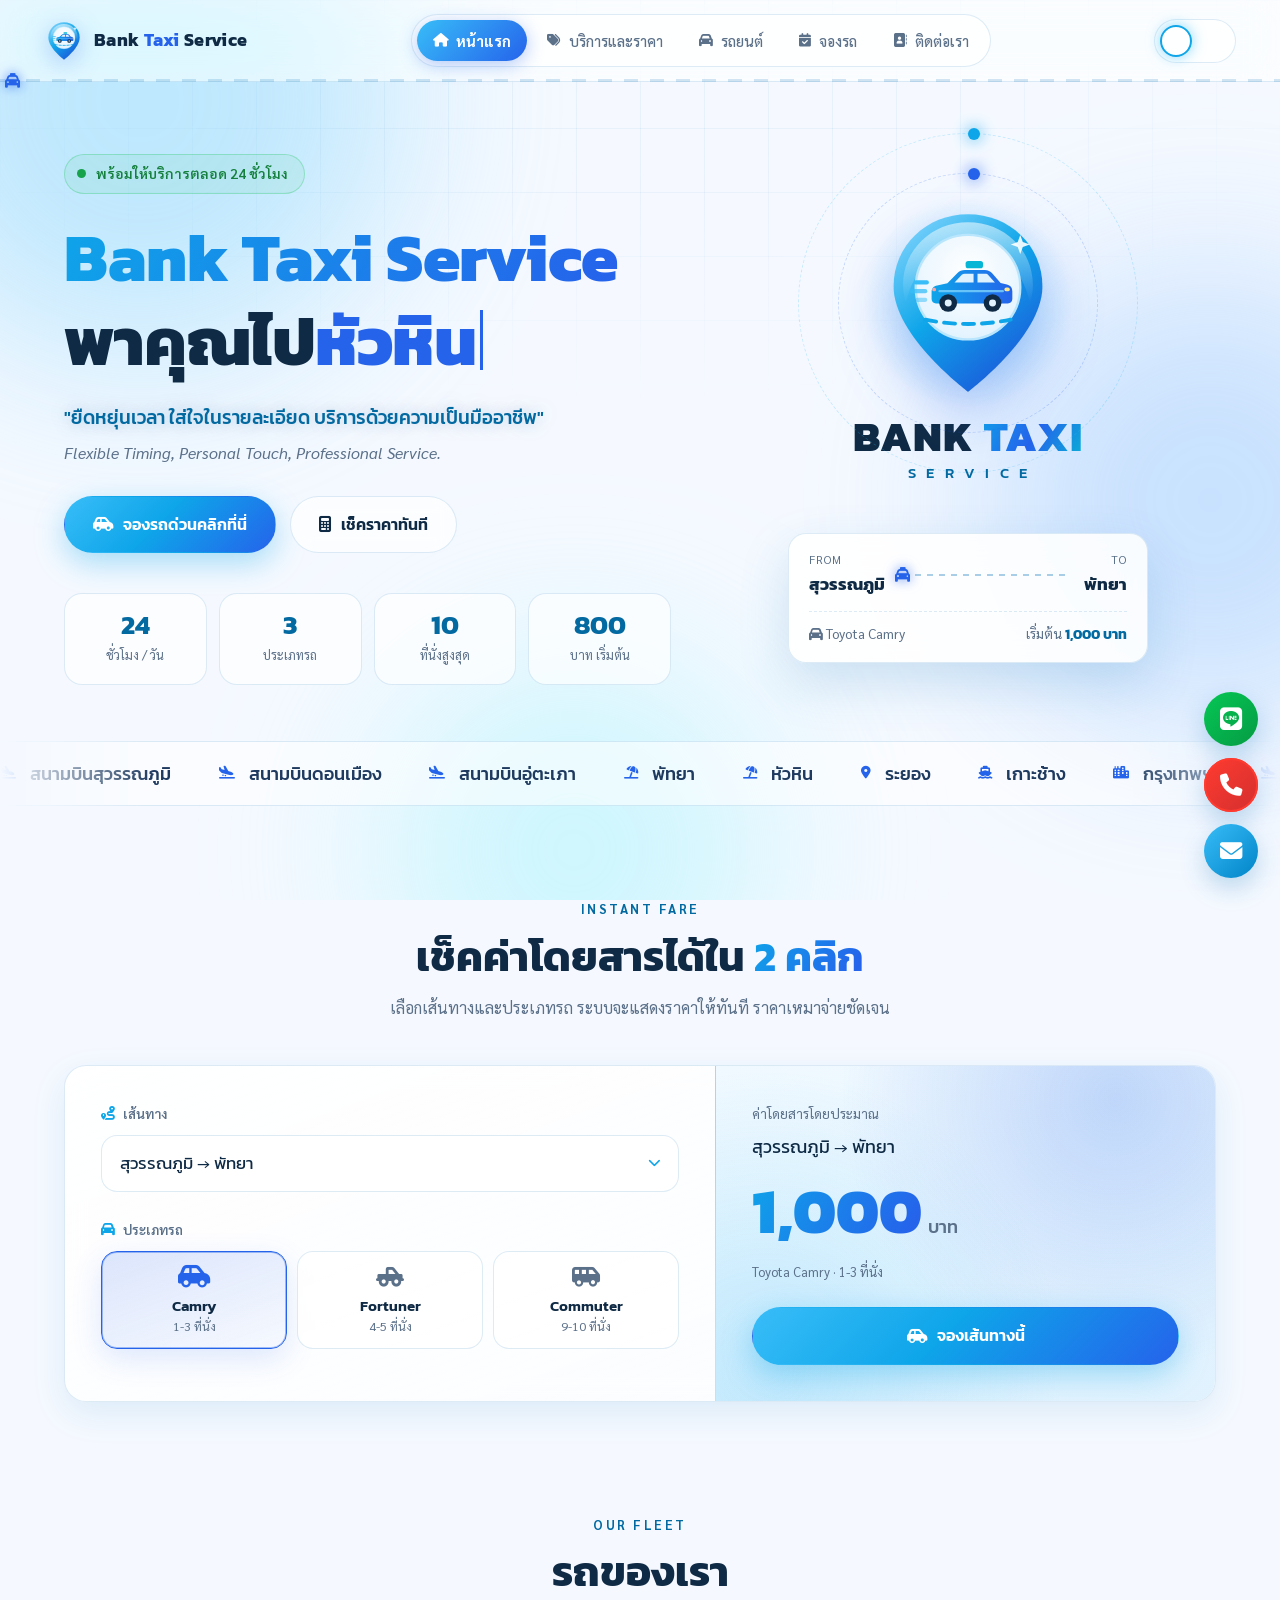
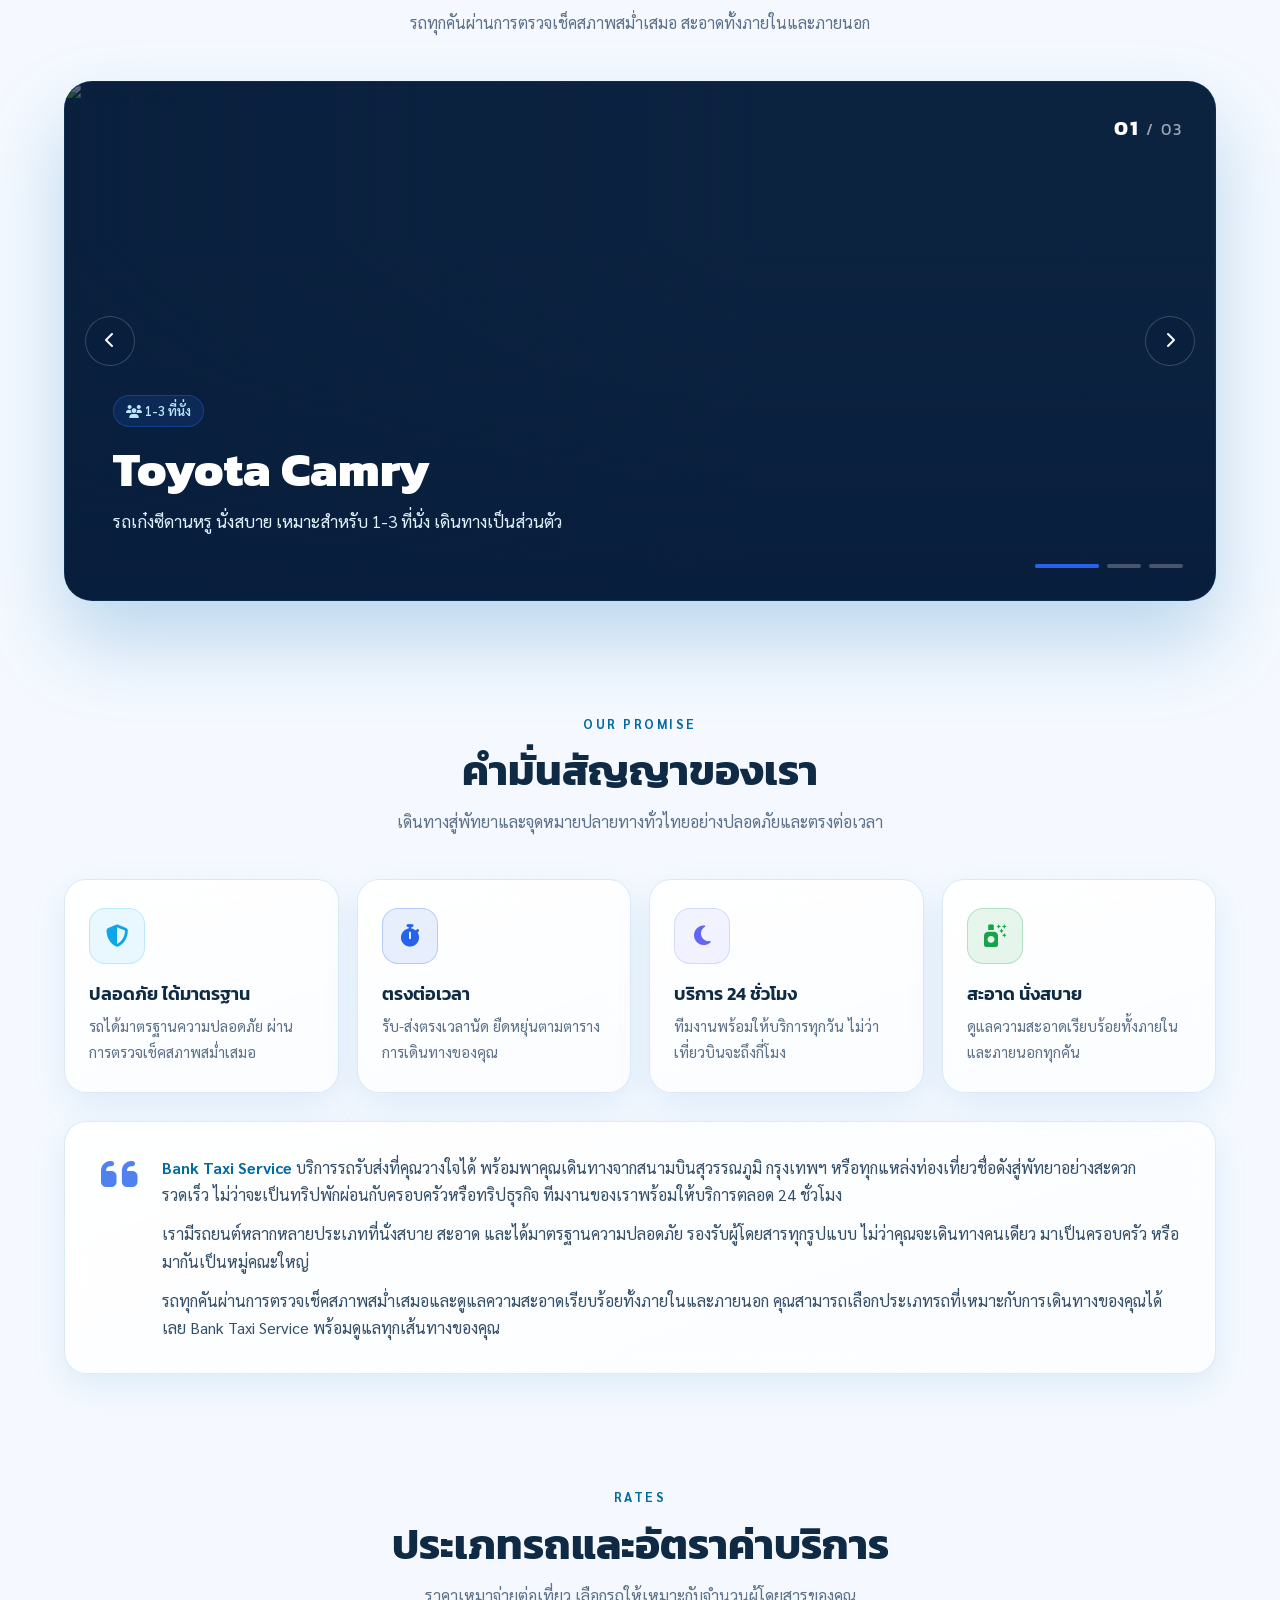
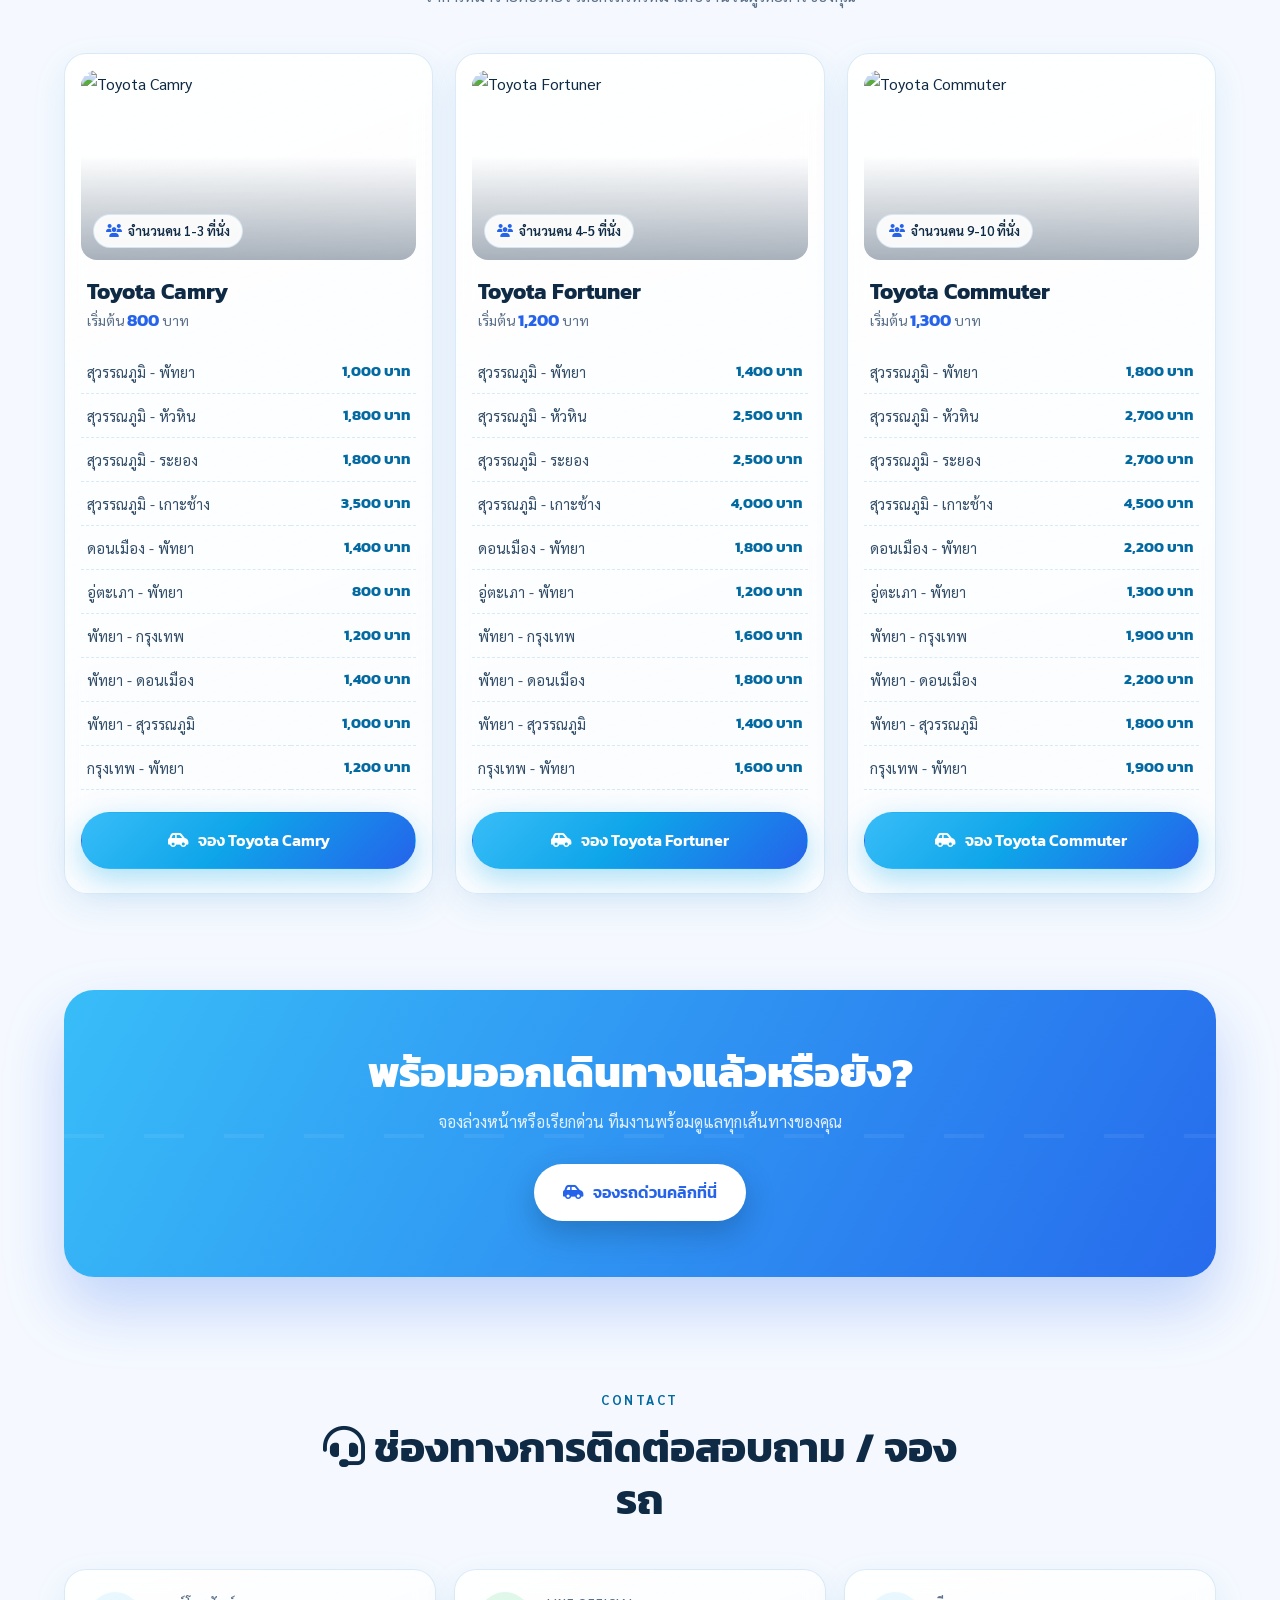
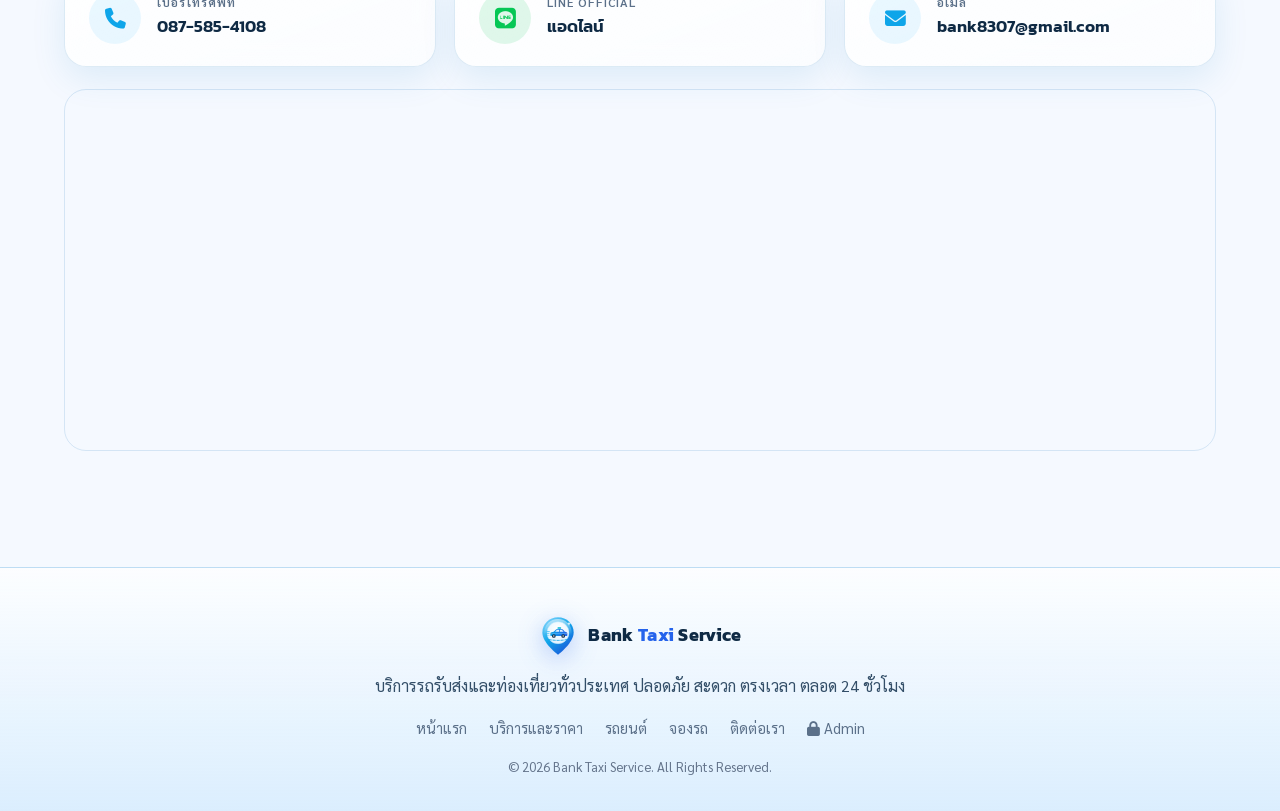
==== commit f2716382: "Make Thai and English pages consistent - Thai menu labels on Thai pages, English on English pages - " ====
--- a/index.html
+++ b/index.html
@@ -31,16 +31,16 @@
             </a>
 
             <nav class="nav-menu">
-                <a href="index.html" class="active"><i class="fa-solid fa-house"></i> Home</a>
-                <a href="services.html"><i class="fa-solid fa-tags"></i> Services & Rates</a>
-                <a href="cars.html"><i class="fa-solid fa-car"></i> Cars</a>
-                <a href="booking.html"><i class="fa-solid fa-calendar-check"></i> Booking</a>
-                <a href="contact.html"><i class="fa-solid fa-address-book"></i> Contact</a>
+                <a href="index.html" class="active"><i class="fa-solid fa-house"></i> หน้าแรก</a>
+                <a href="services.html"><i class="fa-solid fa-tags"></i> บริการและราคา</a>
+                <a href="cars.html"><i class="fa-solid fa-car"></i> รถยนต์</a>
+                <a href="booking.html"><i class="fa-solid fa-calendar-check"></i> จองรถ</a>
+                <a href="contact.html"><i class="fa-solid fa-address-book"></i> ติดต่อเรา</a>
             </nav>
 
             <div class="language-switcher-top">
-                <a href="index.html" class="lang-btn th active" title="ภาษาไทย">TH</a>
-                <a href="index-en.html" class="lang-btn en" title="English">EN</a>
+                <a href="index.html" class="lang-btn th active" data-lang="th" title="ภาษาไทย">TH</a>
+                <a href="index-en.html" class="lang-btn en" data-lang="en" title="English">EN</a>
             </div>
         </div>
         <div class="road-progress" aria-hidden="true">
@@ -276,7 +276,7 @@
                     </a>
                     <a href="mailto:bank8307@gmail.com" class="glass spotlight contact-item reveal" data-delay="2">
                         <div class="contact-icon"><i class="fa-solid fa-envelope"></i></div>
-                        <div class="contact-details"><h4>อีเมล (Email)</h4><span>bank8307@gmail.com</span></div>
+                        <div class="contact-details"><h4>อีเมล</h4><span>bank8307@gmail.com</span></div>
                     </a>
                 </div>
                 <div class="map-container reveal">
@@ -289,8 +289,8 @@
     <!-- 🌟 ปุ่มลัดติดต่อด่วนลอยอยู่มุมขวาล่าง -->
     <div class="floating-contact">
         <a href="https://line.me/ti/p/4wD6IYASNu" target="_blank" rel="noopener" class="float-btn line" aria-label="แอดไลน์"><i class="fa-brands fa-line"></i><span class="tip">แอดไลน์</span></a>
-        <a href="tel:087-585-4108" class="float-btn phone" aria-label="โทรด่วน"><i class="fa-solid fa-phone"></i><span class="tip">โทรด่วน 087-585-4108</span></a>
-        <a href="mailto:bank8307@gmail.com" class="float-btn email" aria-label="ส่งอีเมล"><i class="fa-solid fa-envelope"></i><span class="tip">ส่งอีเมลติดต่อเรา</span></a>
+        <a href="tel:087-585-4108" class="float-btn phone" aria-label="โทรด่วน 087-585-4108"><i class="fa-solid fa-phone"></i><span class="tip">โทรด่วน 087-585-4108</span></a>
+        <a href="mailto:bank8307@gmail.com" class="float-btn email" aria-label="ส่งอีเมลถึงเรา"><i class="fa-solid fa-envelope"></i><span class="tip">ส่งอีเมลถึงเรา</span></a>
     </div>
 
     <footer>
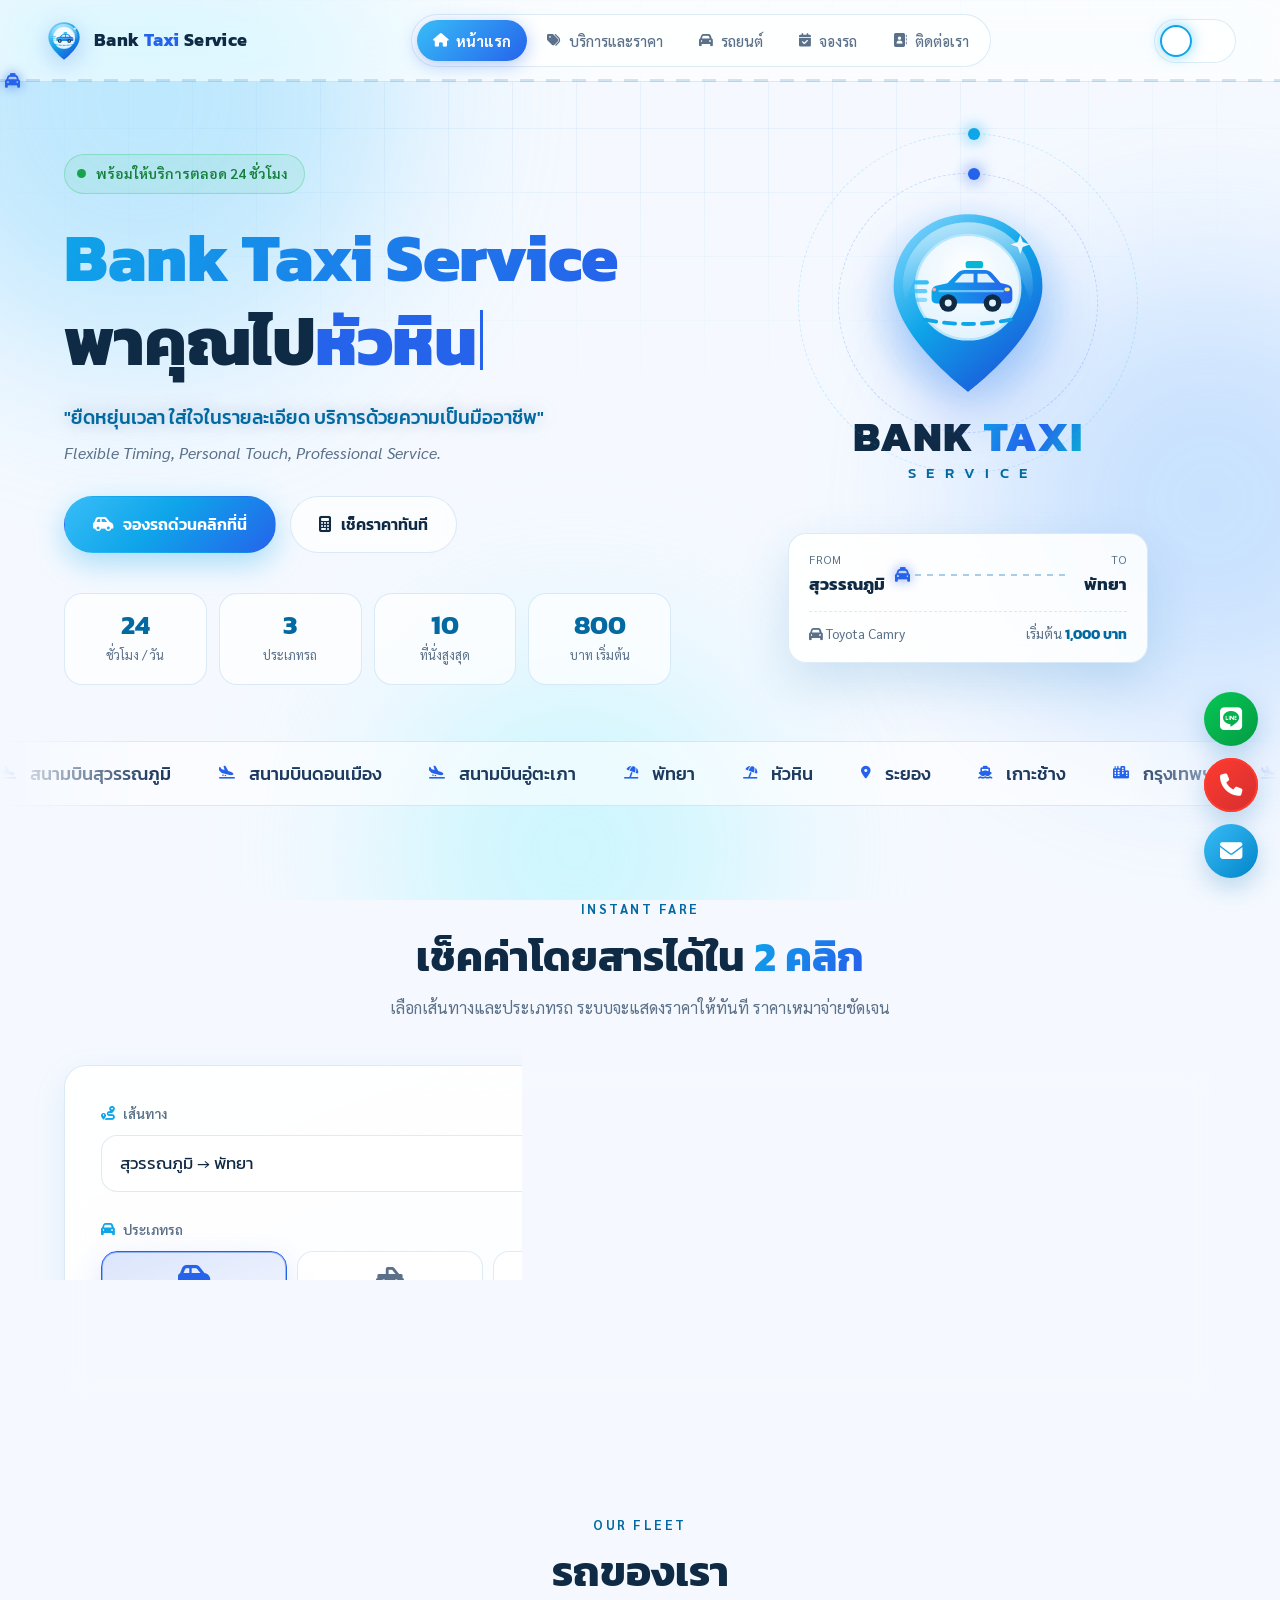
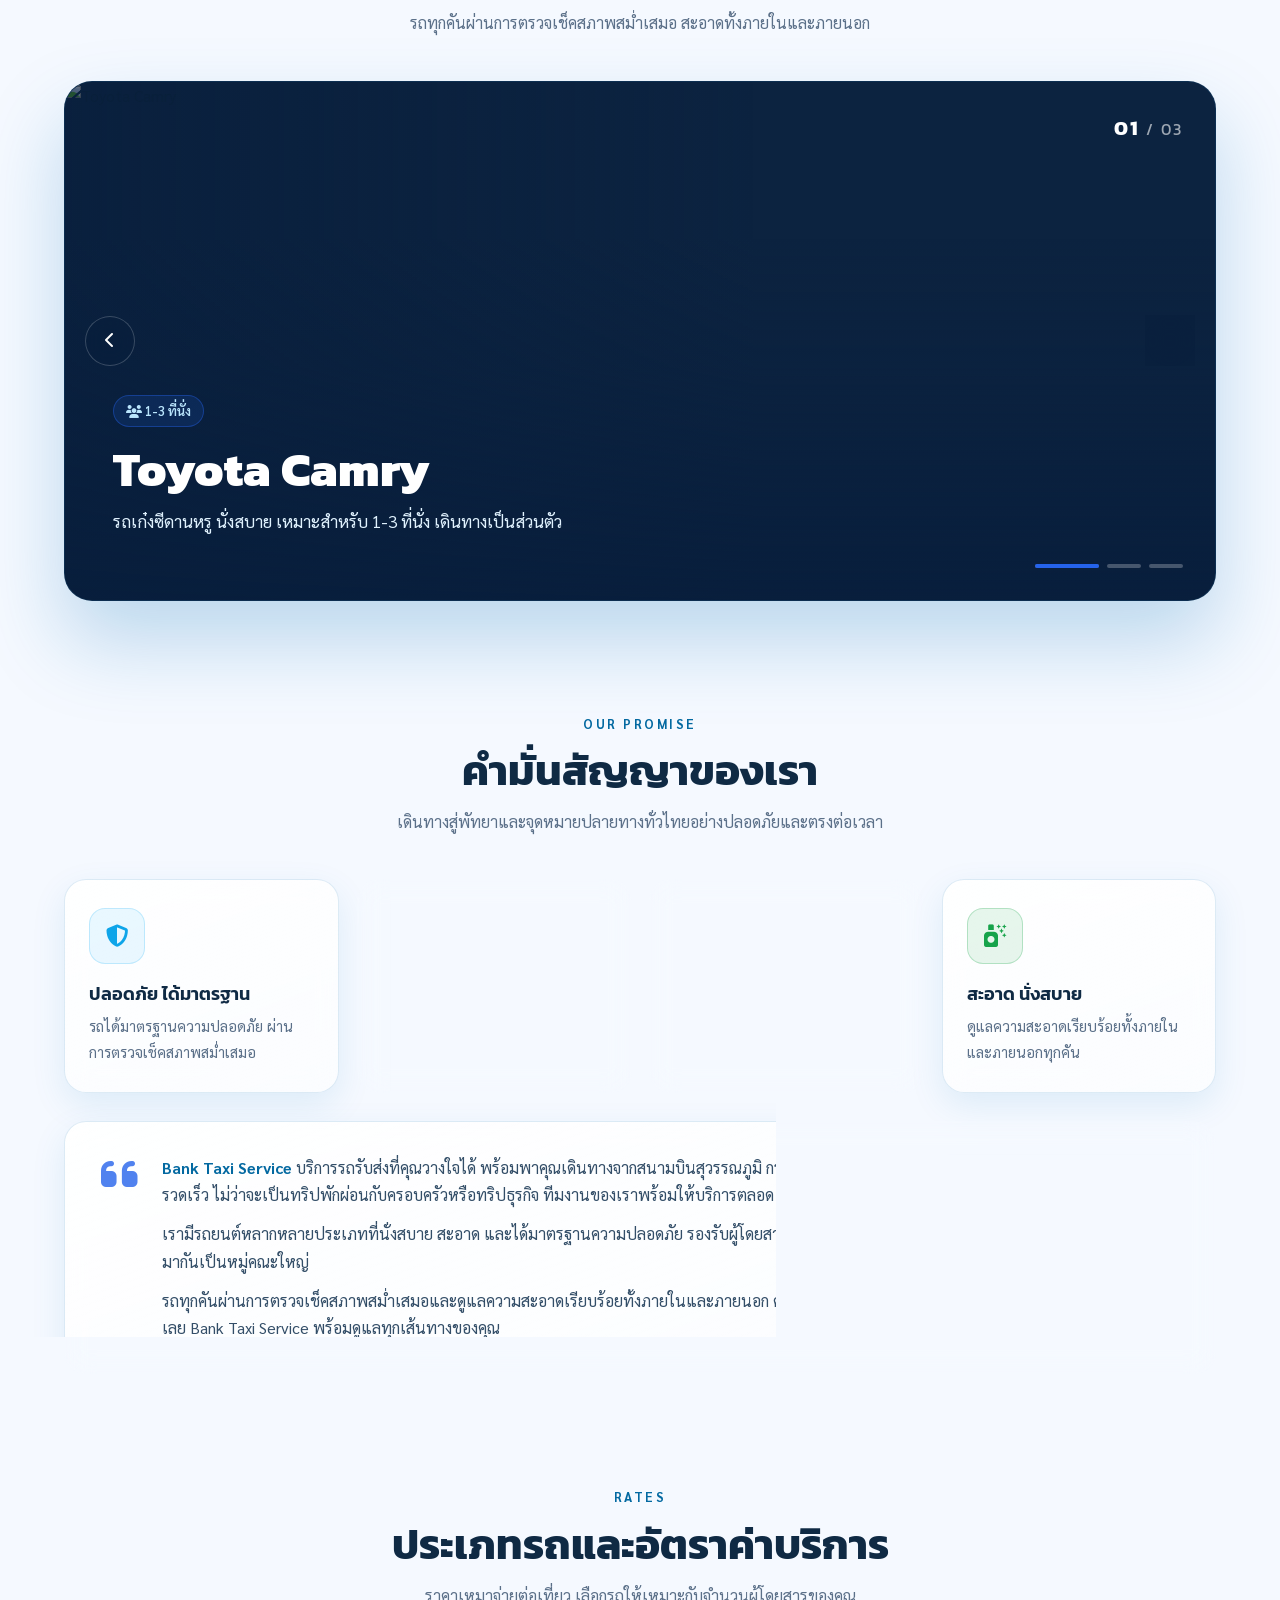
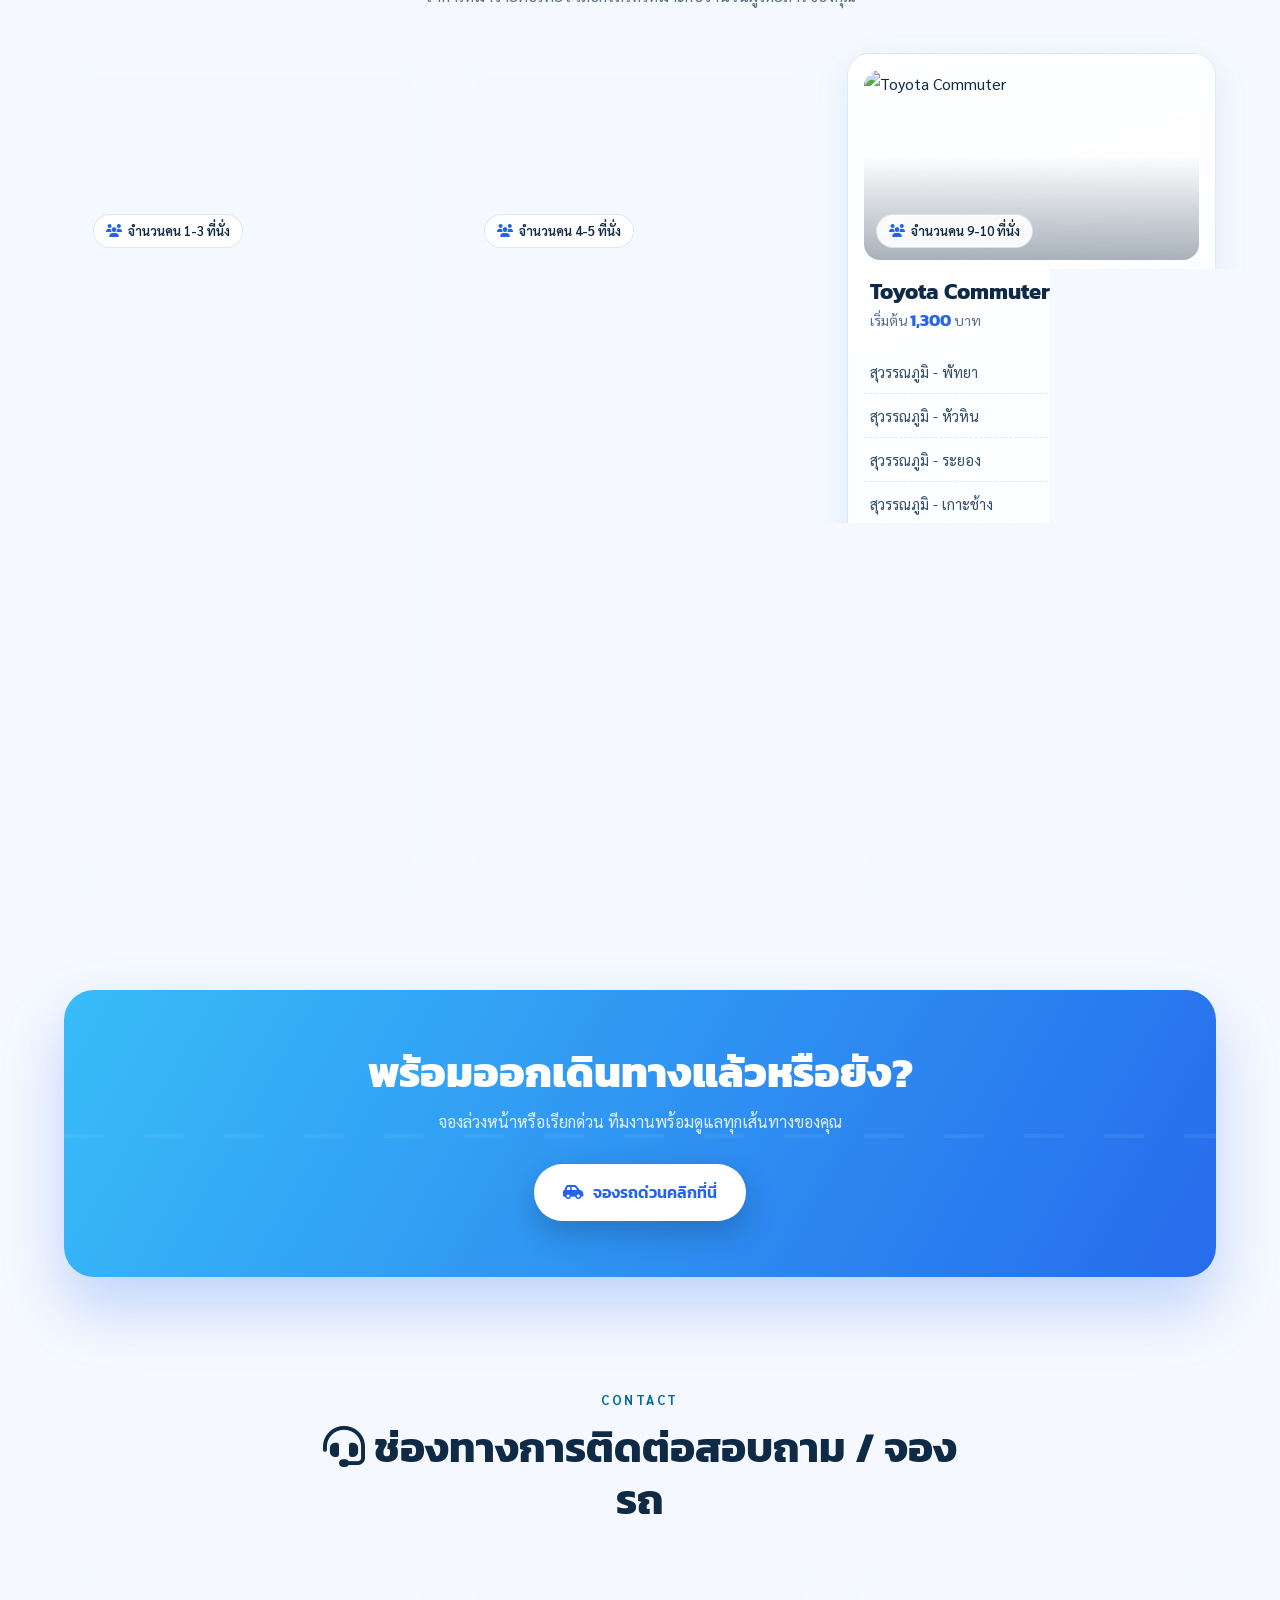
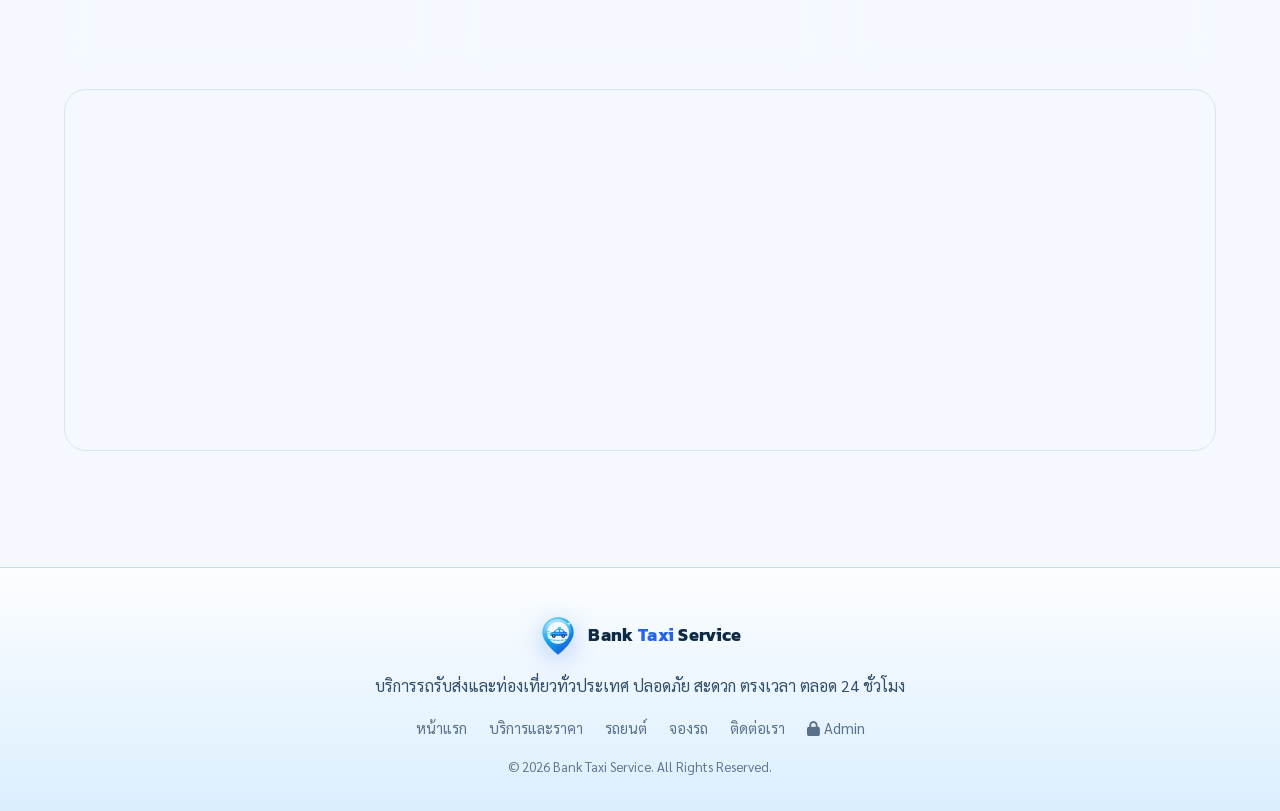
==== commit 9b01d5fe: "Admin: sign in with Firebase email/password instead of a hard-coded PIN - Admin dashboard shows a lo" ====
--- a/index.html
+++ b/index.html
@@ -288,9 +288,9 @@
 
     <!-- 🌟 ปุ่มลัดติดต่อด่วนลอยอยู่มุมขวาล่าง -->
     <div class="floating-contact">
-        <a href="https://line.me/ti/p/4wD6IYASNu" target="_blank" rel="noopener" class="float-btn line" aria-label="แอดไลน์"><i class="fa-brands fa-line"></i><span class="tip">แอดไลน์</span></a>
-        <a href="tel:087-585-4108" class="float-btn phone" aria-label="โทรด่วน 087-585-4108"><i class="fa-solid fa-phone"></i><span class="tip">โทรด่วน 087-585-4108</span></a>
-        <a href="mailto:bank8307@gmail.com" class="float-btn email" aria-label="ส่งอีเมลถึงเรา"><i class="fa-solid fa-envelope"></i><span class="tip">ส่งอีเมลถึงเรา</span></a>
+        <a href="https://line.me/ti/p/4wD6IYASNu" target="_blank" rel="noopener" class="float-btn line" aria-label="แอดไลน์"><i class="fa-brands fa-line"></i><span class="tip">LINE</span></a>
+        <a href="tel:087-585-4108" class="float-btn phone" aria-label="โทรด่วน 087-585-4108"><i class="fa-solid fa-phone"></i><span class="tip">โทรด่วน<span class="tip-extra"> 087-585-4108</span></span></a>
+        <a href="mailto:bank8307@gmail.com" class="float-btn email" aria-label="ส่งอีเมลถึงเรา"><i class="fa-solid fa-envelope"></i><span class="tip">อีเมล</span></a>
     </div>
 
     <footer>
@@ -306,49 +306,12 @@
                 <a href="cars.html">รถยนต์</a>
                 <a href="booking.html">จองรถ</a>
                 <a href="contact.html">ติดต่อเรา</a>
-                <a href="#" onclick="openAdminModal(event)"><i class="fa-solid fa-lock"></i> Admin</a>
+                <a href="admin-dashboard.html" rel="nofollow"><i class="fa-solid fa-lock"></i> Admin</a>
             </div>
             <p class="copyright">&copy; 2026 Bank Taxi Service. All Rights Reserved.</p>
         </div>
-
-        <div id="adminModal">
-            <div class="glass modal-card">
-                <h3>🔒 Admin Access</h3>
-                <p>กรุณากรอกรหัสผ่านแอดมิน</p>
-                <input type="password" id="adminPin" placeholder="Enter Password" onkeydown="if(event.key==='Enter')checkAdminPassword()">
-                <button class="btn btn-primary" onclick="checkAdminPassword()">เข้าสู่ระบบ</button>
-                <button class="modal-cancel" onclick="closeAdminModal()">ยกเลิก</button>
-            </div>
-        </div>
     </footer>
 
-    <script>
-        // ===== Admin Modal (พฤติกรรมเดิม) =====
-        function openAdminModal(event) {
-            event.preventDefault();
-            document.getElementById('adminModal').style.display = 'flex';
-            document.getElementById('adminPin').focus();
-        }
-
-        function closeAdminModal() {
-            document.getElementById('adminModal').style.display = 'none';
-            document.getElementById('adminPin').value = '';
-        }
-
-        function checkAdminPassword() {
-            const enteredPassword = document.getElementById('adminPin').value;
-
-            // ตั้งรหัสผ่านแอดมินของคุณตรงนี้ (เปลี่ยนเป็นรหัสที่คุณต้องการได้เลย)
-            const correctPassword = "bank8307";
-
-            if (enteredPassword === correctPassword) {
-                window.location.href = "admin-dashboard.html";
-            } else {
-                alert("รหัสผ่านไม่ถูกต้อง! กรุณาลองใหม่อีกครั้ง");
-                document.getElementById('adminPin').value = '';
-            }
-        }
-    </script>
 
     <script src="site.js"></script>
     <script>
@@ -454,7 +417,6 @@
         }
     </script>
 
-    <script src="mobile-switcher.js"></script>
 </body>
 
 </html>
--- a/theme.css
+++ b/theme.css
@@ -1424,3 +1424,187 @@
 @media (prefers-reduced-motion: reduce) {
     *, *::before, *::after { animation: none !important; transition: none !important; }
 }
+
+/* ==========================================================
+   22. มือถือ: เมนูสามขีด + แถบปุ่มติดต่อด้านล่าง (ไม่ทับเนื้อหา)
+   ========================================================== */
+.nav-toggle { display: none; }
+.float-btn .tip-extra { display: inline; }
+
+@media (max-width: 860px) {
+    .header-wrapper, header.scrolled .header-wrapper { flex-wrap: wrap; padding: 10px 16px; gap: 10px; }
+    header .brand span { display: inline; font-size: 1rem; }
+    .language-switcher-top { margin-left: auto; }
+
+    .nav-toggle {
+        display: grid; place-content: center; gap: 5px;
+        width: 44px; height: 44px; padding: 0; cursor: pointer;
+        border-radius: 14px; border: 1px solid var(--line);
+        background: var(--surface); box-shadow: var(--shadow);
+    }
+    .nav-toggle span {
+        display: block; width: 20px; height: 2px; border-radius: 2px;
+        background: var(--sky-deep); transition: transform 0.35s var(--ease), opacity 0.2s;
+    }
+    header.nav-open .nav-toggle span:nth-child(1) { transform: translateY(7px) rotate(45deg); }
+    header.nav-open .nav-toggle span:nth-child(2) { opacity: 0; }
+    header.nav-open .nav-toggle span:nth-child(3) { transform: translateY(-7px) rotate(-45deg); }
+
+    .nav-menu {
+        order: 10; width: 100%;
+        display: none; flex-direction: column; align-items: stretch; gap: 4px;
+        padding: 8px; border-radius: 20px; overflow: visible;
+        background: rgba(255, 255, 255, 0.96); box-shadow: 0 18px 40px rgba(14, 116, 184, 0.16);
+    }
+    header.nav-open .nav-menu { display: flex; animation: rise 0.35s var(--ease); }
+    .nav-menu a, .nav-menu a.active { padding: 13px 16px; font-size: 1.02rem; border-radius: 14px; }
+    .nav-menu a i { display: inline-block; width: 20px; text-align: center; }
+}
+
+@media (max-width: 640px) {
+    .nav-menu a i { display: inline-block; }
+}
+
+@media (max-width: 1024px) {
+    /* ปุ่มลอยกลายเป็นแถบด้านล่างจอ มีชื่อกำกับ และเว้นพื้นที่ให้เนื้อหาไม่โดนบัง */
+    body { padding-bottom: calc(78px + env(safe-area-inset-bottom)); }
+    .floating-contact {
+        left: 0; right: 0; bottom: 0;
+        flex-direction: row; justify-content: center; gap: 6px;
+        padding: 8px 10px calc(8px + env(safe-area-inset-bottom));
+        background: rgba(255, 255, 255, 0.94);
+        backdrop-filter: blur(16px); -webkit-backdrop-filter: blur(16px);
+        border-top: 1px solid var(--line);
+        box-shadow: 0 -10px 30px rgba(14, 116, 184, 0.12);
+    }
+    .float-btn {
+        flex: 1; width: auto; max-width: 170px; height: 54px; min-width: 0;
+        display: flex; flex-direction: column; align-items: center; justify-content: center; gap: 3px;
+        border-radius: 14px; font-size: 1.15rem;
+        box-shadow: none;
+    }
+    .float-btn:hover { transform: none; }
+    .float-btn.phone::before { display: none; }
+    .float-btn.phone i { animation: none; }
+    .float-btn .tip, .float-btn:hover .tip {
+        position: static; opacity: 1; transform: none;
+        padding: 0; border: 0; background: none; box-shadow: none;
+        color: #fff; font-size: 0.7rem; font-weight: 600; line-height: 1;
+        max-width: 100%; overflow: hidden; text-overflow: ellipsis;
+    }
+    .float-btn .tip-extra { display: none; }
+    footer { padding-bottom: 24px; }
+}
+
+@media (max-width: 380px) {
+    header .brand span { font-size: 0.92rem; }
+    .lang-btn { width: 28px; height: 28px; }
+}
+
+/* ==========================================================
+   23. Booking: ตัวอย่างสลิป, สถานะปุ่มส่ง, ข้อความ error, ใบจองรถ
+   ========================================================== */
+.slip-preview:empty { display: none; }
+.slip-preview {
+    display: flex; align-items: center; gap: 14px;
+    margin-top: 12px; padding: 10px; border-radius: 14px;
+    background: #fff; border: 1px solid var(--line);
+}
+.slip-preview img { width: 64px; height: 84px; object-fit: cover; border-radius: 10px; border: 1px solid var(--line); }
+.slip-preview b { display: block; color: var(--sky-deep); font-family: var(--font-head); font-weight: 600; }
+.slip-preview span { display: block; font-size: 0.85rem; word-break: break-all; }
+.slip-preview small { color: var(--muted); font-size: 0.78rem; }
+
+.btn-submit-glow:disabled { cursor: wait; opacity: 0.85; transform: none; }
+.spinner {
+    display: inline-block; width: 18px; height: 18px; margin-right: 6px; vertical-align: -3px;
+    border: 2.5px solid rgba(255,255,255,0.45); border-top-color: #fff; border-radius: 50%;
+    animation: spin 0.8s linear infinite;
+}
+.booking-error {
+    display: flex; gap: 10px; align-items: flex-start;
+    margin-top: 20px; padding: 14px 16px; border-radius: 14px; text-align: left;
+    background: rgba(225,29,72,0.07); border: 1px solid rgba(225,29,72,0.35); color: #be123c; font-weight: 600;
+    animation: rise 0.4s var(--ease);
+}
+.booking-error i { margin-top: 3px; }
+
+body.receipt-open { overflow: hidden; }
+.receipt-overlay {
+    position: fixed; inset: 0; z-index: 10000;
+    display: flex; align-items: flex-start; justify-content: center;
+    padding: 28px 16px; overflow-y: auto;
+    background: rgba(15,42,68,0.45); backdrop-filter: blur(8px);
+}
+.receipt {
+    position: relative; width: 100%; max-width: 520px; margin: auto;
+    padding: 28px; border-radius: 26px; background: #fff; color: var(--text);
+    box-shadow: 0 40px 90px rgba(8,30,60,0.35);
+    animation: rise 0.55s var(--ease);
+}
+.receipt::before {
+    content: ''; position: absolute; left: 0; right: 0; top: 0; height: 8px; border-radius: 26px 26px 0 0;
+    background: var(--grad);
+}
+.r-head { display: flex; align-items: center; gap: 14px; padding-bottom: 18px; border-bottom: 1px dashed var(--line); }
+.r-head img { width: 52px; height: 52px; }
+.r-head h2 { font-size: 1.45rem; font-weight: 800; }
+.r-head p { margin: 0; color: var(--muted); font-size: 0.9rem; }
+.r-check {
+    margin-left: auto; width: 46px; height: 46px; border-radius: 50%; display: grid; place-items: center;
+    background: rgba(22,163,74,0.12); color: #16a34a; font-size: 1.3rem;
+    animation: pop 0.6s 0.25s var(--ease) both;
+}
+@keyframes pop { from { transform: scale(0); } 60% { transform: scale(1.2); } to { transform: scale(1); } }
+.r-code {
+    display: flex; justify-content: space-between; align-items: center; gap: 12px;
+    margin: 18px 0 6px; padding: 14px 16px; border-radius: 16px;
+    background: linear-gradient(160deg, #f0f9ff, #e0f2fe); border: 1px solid rgba(14,165,233,0.25);
+}
+.r-code small { display: block; font-size: 0.75rem; color: var(--muted); }
+.r-code b { font-family: var(--font-head); font-size: 1.35rem; letter-spacing: 1.5px; color: var(--sky-deep); }
+.r-code > div:last-child { text-align: right; }
+.r-badge {
+    display: inline-block; margin-top: 2px; padding: 4px 10px; border-radius: 999px;
+    background: rgba(245,158,11,0.14); color: #b45309; font-size: 0.8rem; font-weight: 600; white-space: nowrap;
+}
+.r-section { padding: 14px 0 6px; border-bottom: 1px dashed var(--line); }
+.r-section h3 { font-size: 0.8rem; font-weight: 600; letter-spacing: 1.5px; text-transform: uppercase; color: var(--sky-deep); margin-bottom: 8px; }
+.r-route { font-family: var(--font-head); font-size: 1.1rem; font-weight: 600; margin-bottom: 6px; }
+.r-route i { color: var(--sky); margin-right: 4px; }
+.r-row { display: flex; justify-content: space-between; gap: 16px; padding: 5px 0; font-size: 0.93rem; }
+.r-row span { color: var(--muted); flex-shrink: 0; }
+.r-row b { font-weight: 600; text-align: right; word-break: break-word; }
+.r-green b { color: #16a34a; }
+.r-total { margin-top: 4px; padding-top: 10px; border-top: 1px solid var(--line); }
+.r-total span { color: var(--text); font-weight: 600; }
+.r-total b { font-family: var(--font-head); font-size: 1.3rem; color: var(--sky-deep); }
+.r-pay { border-bottom: 0; }
+.r-note { margin: 10px 0 14px; padding: 12px 14px; border-radius: 12px; background: #f8fbff; color: #334e68; font-size: 0.88rem; }
+.r-foot { display: flex; flex-wrap: wrap; justify-content: center; gap: 6px 16px; color: var(--muted); font-size: 0.8rem; }
+.r-foot i { color: var(--sky); }
+.r-actions { display: grid; grid-template-columns: 1fr 1fr; gap: 10px; margin-top: 20px; }
+.r-actions .btn { padding: 13px 16px; font-size: 0.95rem; }
+.r-close {
+    position: absolute; top: 18px; right: 18px; width: 34px; height: 34px; border-radius: 50%;
+    border: 1px solid var(--line); background: #fff; color: var(--muted); cursor: pointer;
+}
+.r-close:hover { color: var(--sky-deep); border-color: var(--sky); }
+.r-head .r-check { margin-right: 36px; }
+
+@media (max-width: 480px) {
+    .receipt { padding: 22px 18px; border-radius: 22px; }
+    .r-actions { grid-template-columns: 1fr; }
+    .r-head .r-check { display: none; }
+    .r-head h2 { font-size: 1.3rem; }
+}
+
+/* พิมพ์ / บันทึก PDF: พิมพ์เฉพาะใบจอง */
+@media print {
+    body.receipt-open > *:not(.receipt-overlay) { display: none !important; }
+    body.receipt-open { padding: 0 !important; background: #fff !important; }
+    .receipt-overlay { position: static; padding: 0; background: none; backdrop-filter: none; overflow: visible; }
+    .receipt { box-shadow: none; max-width: 100%; animation: none; border: 1px solid #cfe3f3; }
+    .receipt *, .receipt::before { -webkit-print-color-adjust: exact; print-color-adjust: exact; animation: none !important; }
+    .r-actions, .r-close { display: none !important; }
+}
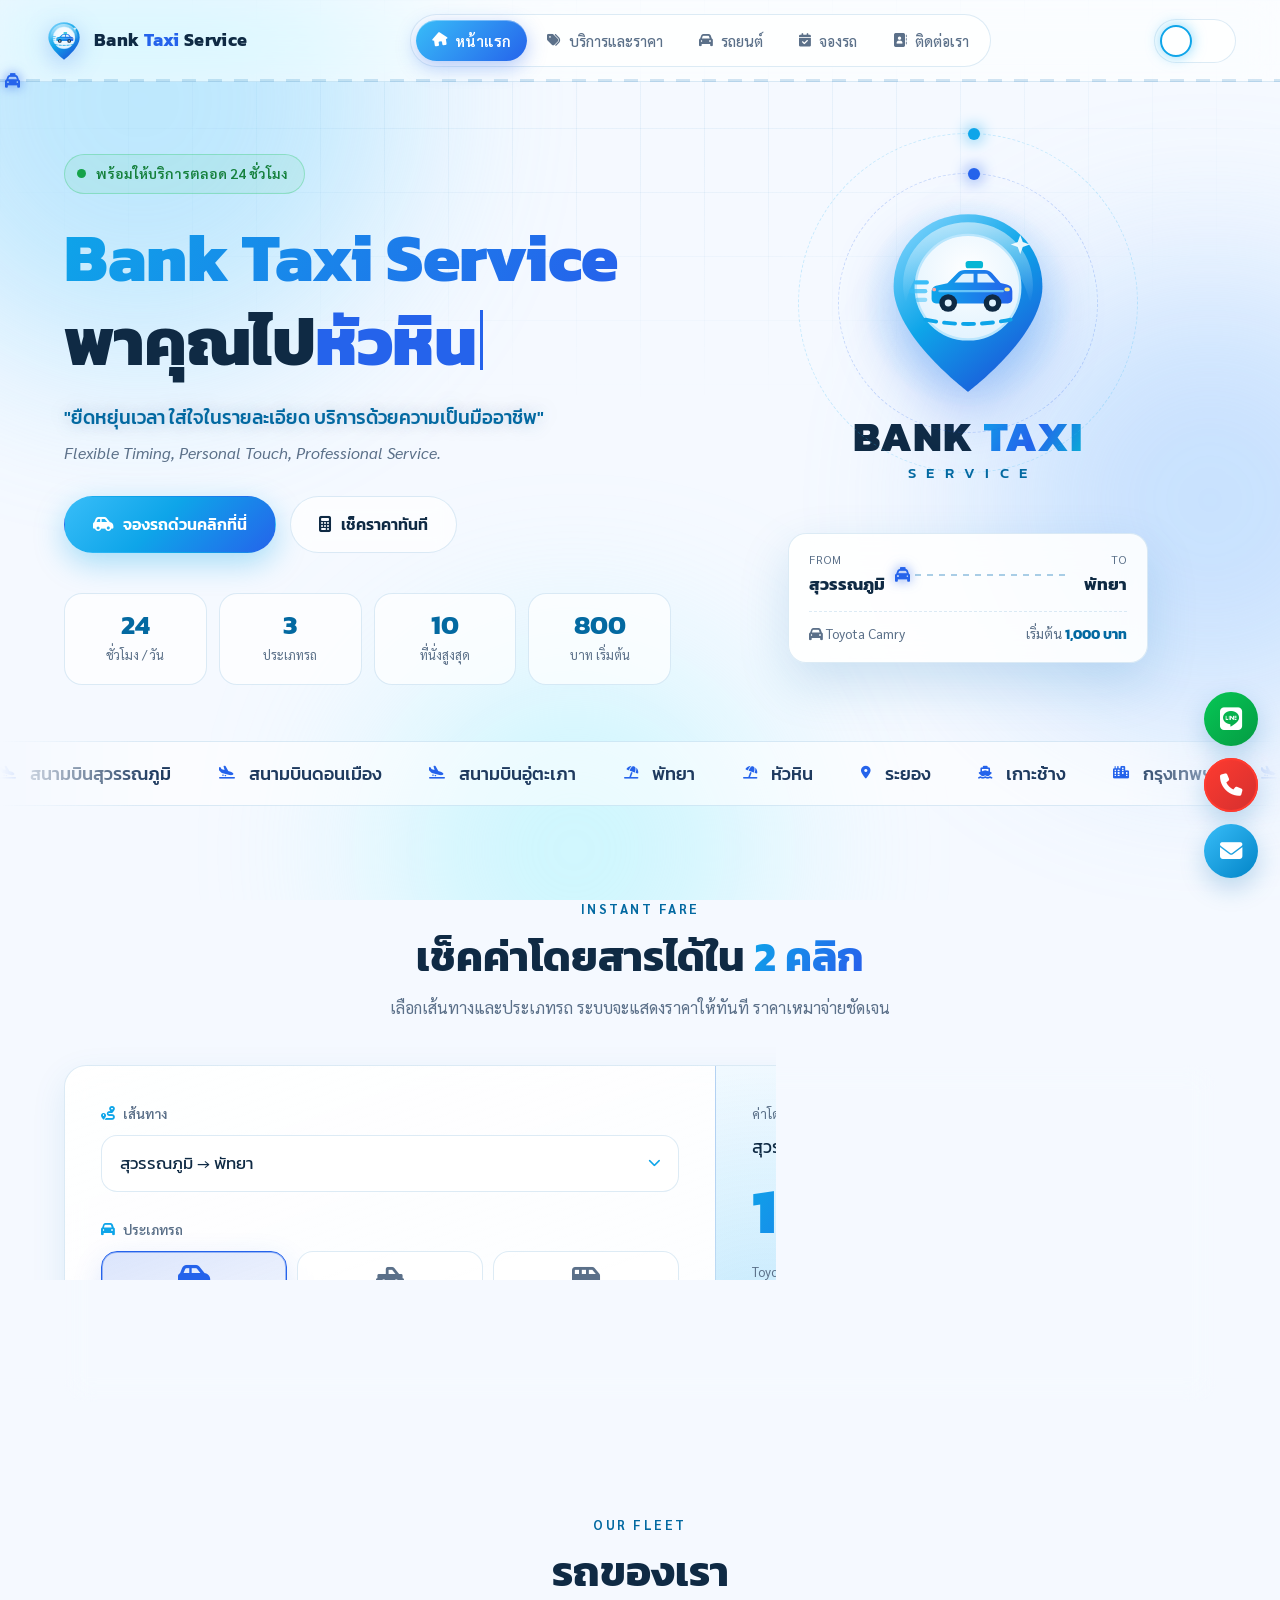
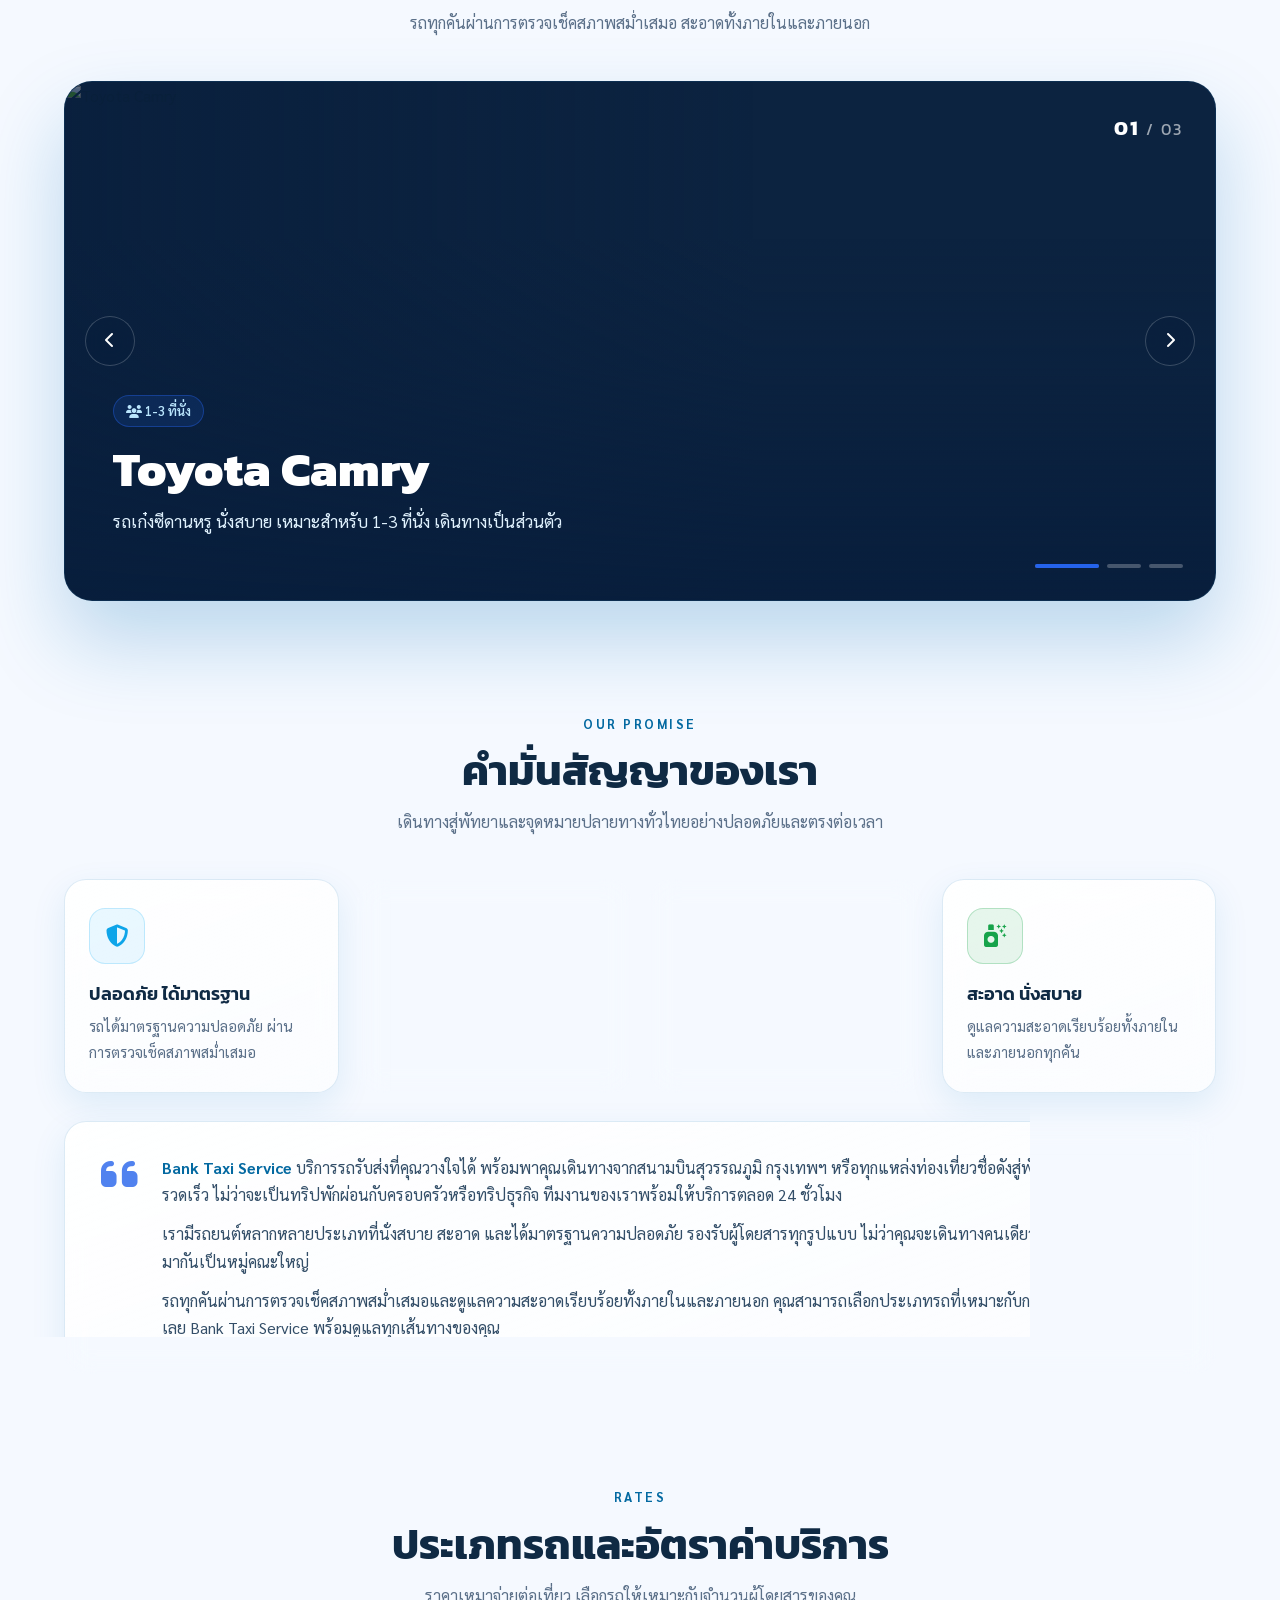
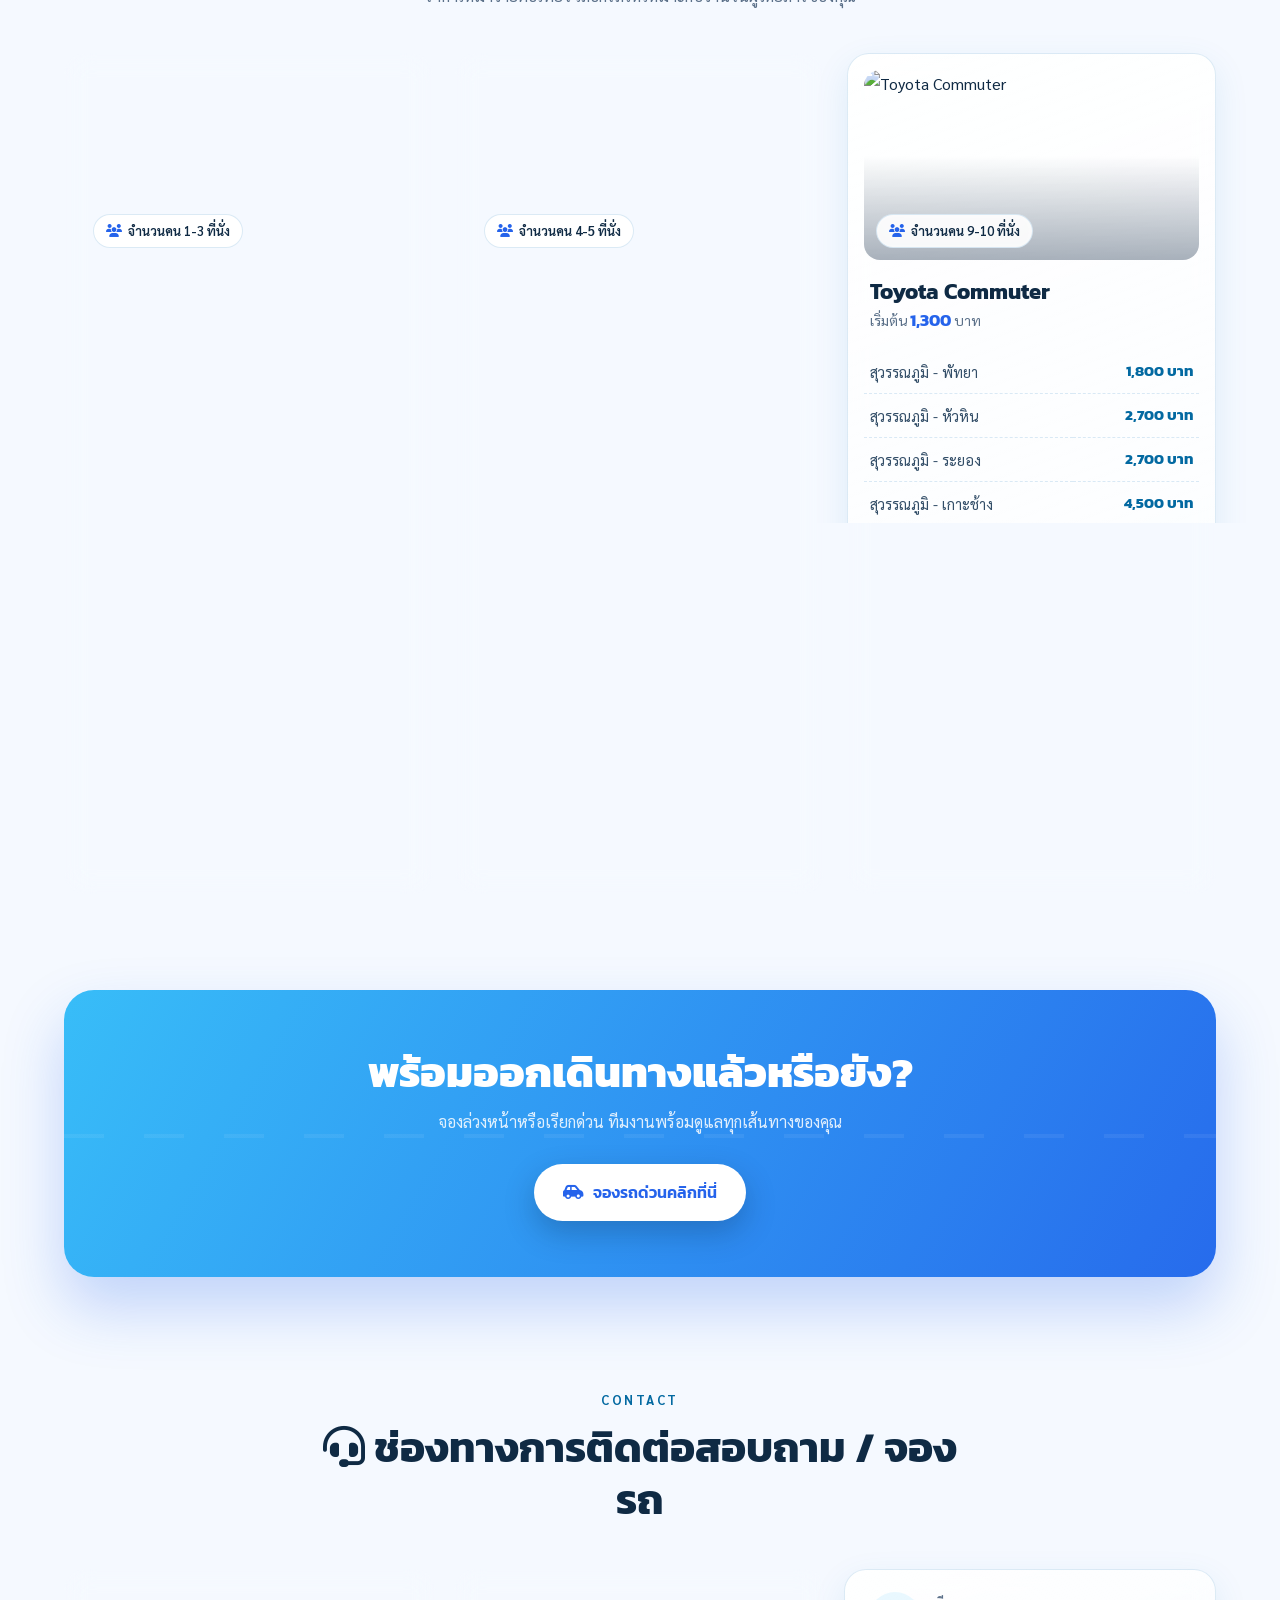
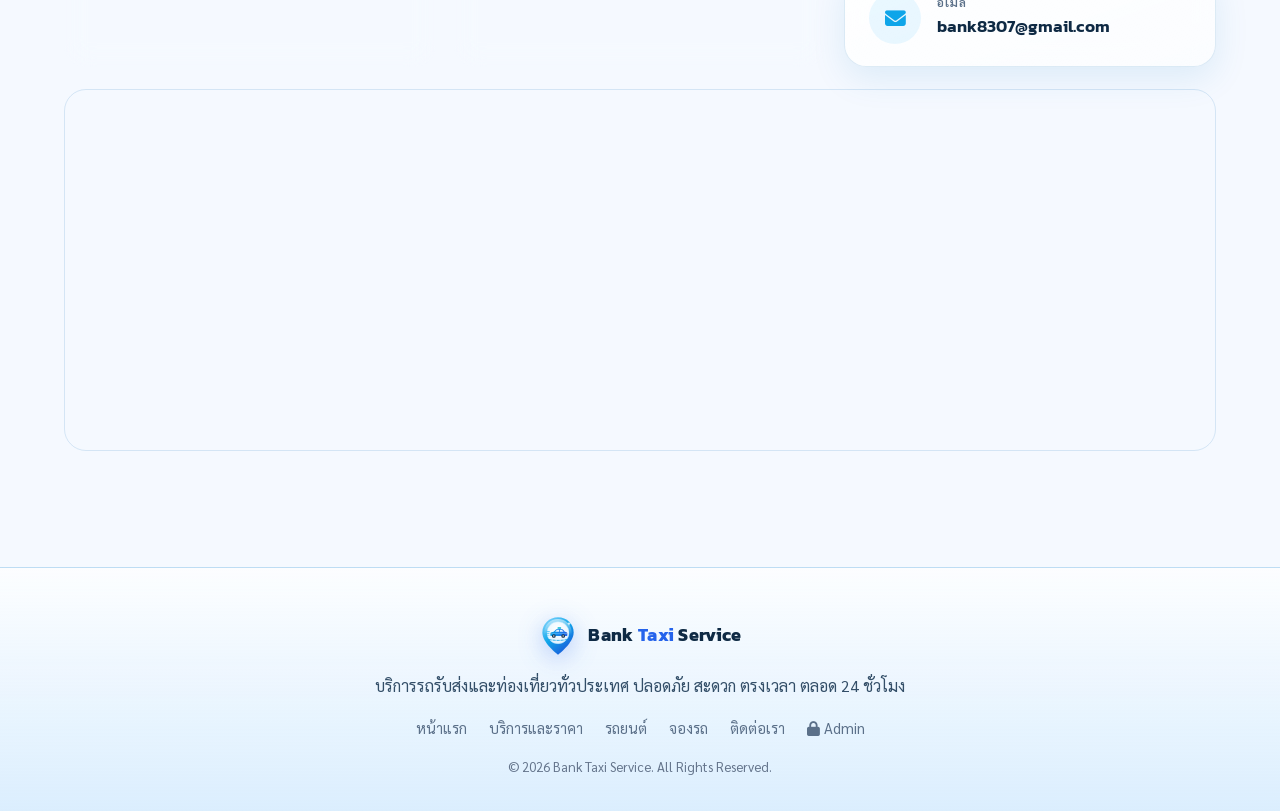
==== commit d24236d3: "Redesign Services & Rates page with a live price board - New hero with stats, three selectable car c" ====
--- a/index.html
+++ b/index.html
@@ -314,26 +314,12 @@
 
 
     <script src="site.js"></script>
+    <script src="fares.js"></script>
     <script>
         // ===== ข้อมูลราคา (แก้ราคาที่นี่ที่เดียว ใช้ทั้งตารางและเครื่องคำนวณ) =====
-        const CARS = [
-            { key: 'camry',    name: 'Toyota Camry',    seats: '1-3',  img: 'https://img1.pic.in.th/images/camry.png' },
-            { key: 'fortuner', name: 'Toyota Fortuner', seats: '4-5',  img: 'https://img1.pic.in.th/images/fortuner.png' },
-            { key: 'commuter', name: 'Toyota Commuter', seats: '9-10', img: 'https://img2.pic.in.th/commuter.png' }
-        ];
-        // [เส้นทาง, Camry, Fortuner, Commuter]
-        const FARES = [
-            ['สุวรรณภูมิ - พัทยา',   1000, 1400, 1800],
-            ['สุวรรณภูมิ - หัวหิน',  1800, 2500, 2700],
-            ['สุวรรณภูมิ - ระยอง',   1800, 2500, 2700],
-            ['สุวรรณภูมิ - เกาะช้าง', 3500, 4000, 4500],
-            ['ดอนเมือง - พัทยา',     1400, 1800, 2200],
-            ['อู่ตะเภา - พัทยา',      800, 1200, 1300],
-            ['พัทยา - กรุงเทพ',      1200, 1600, 1900],
-            ['พัทยา - ดอนเมือง',     1400, 1800, 2200],
-            ['พัทยา - สุวรรณภูมิ',   1000, 1400, 1800],
-            ['กรุงเทพ - พัทยา',      1200, 1600, 1900]
-        ];
+        // ราคาและรถมาจาก fares.js (แก้ราคาที่ไฟล์นั้นที่เดียว)
+        const CARS = window.BT_CARS;
+        const FARES = window.BT_FARES.map(f => [btRouteName(f, 'th'), ...f.prices]);
 
         // ===== สร้างการ์ดตารางราคา =====
         document.getElementById('ratesGrid').innerHTML = CARS.map((car, i) => {
--- a/theme.css
+++ b/theme.css
@@ -1446,24 +1446,8 @@
         display: block; width: 20px; height: 2px; border-radius: 2px;
         background: var(--sky-deep); transition: transform 0.35s var(--ease), opacity 0.2s;
     }
-    header.nav-open .nav-toggle span:nth-child(1) { transform: translateY(7px) rotate(45deg); }
-    header.nav-open .nav-toggle span:nth-child(2) { opacity: 0; }
-    header.nav-open .nav-toggle span:nth-child(3) { transform: translateY(-7px) rotate(-45deg); }
-
-    .nav-menu {
-        order: 10; width: 100%;
-        display: none; flex-direction: column; align-items: stretch; gap: 4px;
-        padding: 8px; border-radius: 20px; overflow: visible;
-        background: rgba(255, 255, 255, 0.96); box-shadow: 0 18px 40px rgba(14, 116, 184, 0.16);
-    }
-    header.nav-open .nav-menu { display: flex; animation: rise 0.35s var(--ease); }
-    .nav-menu a, .nav-menu a.active { padding: 13px 16px; font-size: 1.02rem; border-radius: 14px; }
-    .nav-menu a i { display: inline-block; width: 20px; text-align: center; }
-}
-
-@media (max-width: 640px) {
-    .nav-menu a i { display: inline-block; }
-}
+}
+
 
 @media (max-width: 1024px) {
     /* ปุ่มลอยกลายเป็นแถบด้านล่างจอ มีชื่อกำกับ และเว้นพื้นที่ให้เนื้อหาไม่โดนบัง */
@@ -1608,3 +1592,315 @@
     .receipt *, .receipt::before { -webkit-print-color-adjust: exact; print-color-adjust: exact; animation: none !important; }
     .r-actions, .r-close { display: none !important; }
 }
+
+/* ==========================================================
+   24. เมนูนำทางแบบใหม่
+   คอม: แถบไล่สีฟ้าเลื่อนตามเมาส์ · มือถือ: แผงเมนูสไลด์จากขวา
+   ========================================================== */
+.nav-menu { position: relative; isolation: isolate; }
+.nav-pill {
+    position: absolute; z-index: -1; top: 5px; bottom: 5px; left: 0;
+    width: var(--w, 0); transform: translateX(var(--x, 0));
+    border-radius: 999px;
+    background: linear-gradient(135deg, #38bdf8, #2563eb);
+    box-shadow: 0 6px 20px rgba(37, 99, 235, 0.35), inset 0 1px 0 rgba(255, 255, 255, 0.35);
+    opacity: 0;
+}
+.nav-menu.pill-ready .nav-pill {
+    opacity: 1;
+    transition: transform 0.45s var(--ease), width 0.45s var(--ease), opacity 0.3s;
+}
+.nav-menu.pill-ready a,
+.nav-menu.pill-ready a:hover,
+.nav-menu.pill-ready a.active { background: transparent; box-shadow: none; color: var(--muted); }
+.nav-menu.pill-ready a i,
+.nav-menu.pill-ready a.active i { color: var(--muted); }
+.nav-menu.pill-ready a.active { font-weight: 600; }
+.nav-menu.pill-ready a.lit { color: #fff; }
+.nav-menu.pill-ready a.lit i { color: #fff; transform: translateY(-1px) rotate(-8deg); }
+.nav-menu a { transition: color 0.35s var(--ease); }
+
+.nav-drawer, .nav-backdrop { display: none; }
+
+@media (max-width: 860px) {
+    .nav-menu { display: none !important; }
+
+    body.drawer-open { overflow: hidden; }
+    body.drawer-open .nav-toggle span:nth-child(1) { transform: translateY(7px) rotate(45deg); }
+    body.drawer-open .nav-toggle span:nth-child(2) { opacity: 0; }
+    body.drawer-open .nav-toggle span:nth-child(3) { transform: translateY(-7px) rotate(-45deg); }
+
+    .nav-backdrop {
+        display: block; position: fixed; inset: 0; z-index: 1999;
+        background: rgba(15, 42, 68, 0.35);
+        backdrop-filter: blur(6px); -webkit-backdrop-filter: blur(6px);
+        opacity: 0; pointer-events: none; transition: opacity 0.35s var(--ease);
+    }
+    body.drawer-open .nav-backdrop { opacity: 1; pointer-events: auto; }
+
+    .nav-drawer {
+        display: flex; flex-direction: column;
+        position: fixed; z-index: 2000; top: 0; right: 0; bottom: 0;
+        width: min(88vw, 370px);
+        padding: 18px 16px calc(18px + env(safe-area-inset-bottom));
+        overflow-y: auto;
+        background:
+            radial-gradient(circle at 100% 0%, rgba(56, 189, 248, 0.22), transparent 45%),
+            radial-gradient(circle at 0% 100%, rgba(37, 99, 235, 0.14), transparent 45%),
+            #f8fbff;
+        border-radius: 28px 0 0 28px;
+        box-shadow: -24px 0 60px rgba(8, 30, 60, 0.22);
+        transform: translateX(105%);
+        visibility: hidden;
+        transition: transform 0.5s var(--ease), visibility 0.5s;
+    }
+    body.drawer-open .nav-drawer { transform: none; visibility: visible; }
+
+    .drawer-head { display: flex; align-items: center; gap: 12px; padding: 4px 4px 18px; }
+    .drawer-head img { width: 44px; height: 44px; }
+    .drawer-head b { display: block; font-family: var(--font-head); font-size: 1.1rem; }
+    .drawer-head b span { color: var(--gold); }
+    .drawer-head small { color: var(--muted); font-size: 0.8rem; }
+    .drawer-close {
+        margin-left: auto; width: 42px; height: 42px; flex-shrink: 0; cursor: pointer;
+        border-radius: 14px; border: 1px solid var(--line); background: #fff; color: var(--sky-deep);
+        font-size: 1.1rem; box-shadow: var(--shadow);
+        transition: transform 0.4s var(--ease);
+    }
+    .drawer-close:active { transform: rotate(90deg) scale(0.92); }
+
+    .drawer-links { display: flex; flex-direction: column; gap: 8px; }
+    .drawer-link {
+        display: flex; align-items: center; gap: 14px;
+        padding: 12px 14px; border-radius: 18px; text-decoration: none; color: var(--text);
+        background: rgba(255, 255, 255, 0.85); border: 1px solid var(--line);
+        box-shadow: 0 6px 18px rgba(14, 116, 184, 0.06);
+        opacity: 0; transform: translateX(28px);
+        transition: transform 0.5s var(--ease), opacity 0.5s var(--ease), background 0.25s, border-color 0.25s;
+    }
+    body.drawer-open .drawer-link {
+        opacity: 1; transform: none;
+        transition-delay: calc(0.08s + var(--i) * 0.05s), calc(0.08s + var(--i) * 0.05s), 0s, 0s;
+    }
+    .drawer-link:active { transform: scale(0.98); }
+    .drawer-link:focus-visible { outline: 3px solid rgba(14, 165, 233, 0.45); outline-offset: 2px; }
+    .d-icon {
+        flex-shrink: 0; width: 46px; height: 46px; border-radius: 14px;
+        display: grid; place-items: center; font-size: 1.1rem; color: #fff;
+        background: linear-gradient(135deg, #38bdf8, #2563eb);
+        box-shadow: 0 8px 18px rgba(37, 99, 235, 0.28);
+    }
+    .k-services .d-icon { background: linear-gradient(135deg, #22d3ee, #0891b2); box-shadow: 0 8px 18px rgba(8, 145, 178, 0.28); }
+    .k-cars .d-icon     { background: linear-gradient(135deg, #818cf8, #4f46e5); box-shadow: 0 8px 18px rgba(79, 70, 229, 0.28); }
+    .k-booking .d-icon  { background: linear-gradient(135deg, #fbbf24, #f97316); box-shadow: 0 8px 18px rgba(249, 115, 22, 0.28); }
+    .k-contact .d-icon  { background: linear-gradient(135deg, #4ade80, #16a34a); box-shadow: 0 8px 18px rgba(22, 163, 74, 0.28); }
+    .d-text { flex: 1; min-width: 0; }
+    .d-text b { display: block; font-family: var(--font-head); font-size: 1.05rem; font-weight: 600; }
+    .d-text small { display: block; color: var(--muted); font-size: 0.8rem; white-space: nowrap; overflow: hidden; text-overflow: ellipsis; }
+    .d-arrow { color: var(--sky); font-size: 0.8rem; transition: transform 0.3s var(--ease); }
+    .drawer-link.active {
+        background: linear-gradient(135deg, rgba(56, 189, 248, 0.16), rgba(37, 99, 235, 0.1));
+        border-color: rgba(14, 165, 233, 0.45);
+    }
+    .drawer-link.active .d-text b { color: var(--sky-deep); }
+    .drawer-link.active .d-arrow { transform: translateX(3px); }
+
+    .drawer-foot { margin-top: auto; padding-top: 22px; display: flex; flex-direction: column; gap: 10px; }
+    .drawer-foot .btn { width: 100%; }
+    .drawer-quick { display: grid; grid-template-columns: 1fr 1fr; gap: 8px; }
+    .drawer-quick a {
+        display: flex; align-items: center; justify-content: center; gap: 8px;
+        padding: 12px; border-radius: 14px; text-decoration: none; font-weight: 600; font-size: 0.9rem;
+        background: #fff; border: 1px solid var(--line); color: var(--text);
+    }
+    .drawer-quick a:first-child i { color: #ef4444; }
+    .drawer-quick a:last-child i { color: #06c755; font-size: 1.1rem; }
+}
+
+/* ==========================================================
+   25. หน้าบริการและราคา (services.html / services-en.html)
+   ========================================================== */
+.svc-hero { padding-bottom: 8px; }
+.svc-hero .page-head { margin-bottom: 28px; }
+.svc-hero .page-head h1 { font-size: clamp(2.2rem, 5vw, 3.4rem); }
+.svc-stats { max-width: 860px; margin: 0 auto; }
+.svc-block { padding-top: 72px; }
+.svc-step-head { max-width: 640px; margin: 0 0 24px; }
+.svc-step-head h2 { font-size: clamp(1.5rem, 3vw, 2rem); font-weight: 700; }
+.svc-step-head p { color: var(--muted); margin: 8px 0 0; }
+
+/* --- การ์ดเลือกรถ --- */
+.svc-cars { display: grid; grid-template-columns: repeat(3, 1fr); gap: 18px; }
+.svc-car {
+    display: flex; flex-direction: column; align-items: flex-start; gap: 6px;
+    padding: 18px 18px 20px; text-align: left; cursor: pointer;
+    font: inherit; color: var(--text);
+    transition: transform 0.45s var(--ease), box-shadow 0.45s var(--ease), border-color 0.3s;
+}
+.svc-car:hover { transform: translateY(-6px); }
+.svc-car.active {
+    border-color: transparent;
+    box-shadow: 0 0 0 2px #38bdf8, 0 24px 50px rgba(37, 99, 235, 0.22);
+    background: linear-gradient(160deg, #ffffff, #eef7ff);
+}
+.svc-car-tag {
+    padding: 4px 10px; border-radius: 999px; font-size: 0.75rem; font-weight: 600;
+    background: rgba(14, 165, 233, 0.1); color: var(--sky-deep);
+}
+.svc-car-check {
+    position: absolute; top: 16px; right: 16px;
+    width: 30px; height: 30px; border-radius: 50%; display: grid; place-items: center;
+    border: 2px solid var(--line); color: transparent; background: #fff;
+    transition: all 0.35s var(--ease);
+}
+.svc-car.active .svc-car-check { background: linear-gradient(135deg, #38bdf8, #2563eb); border-color: transparent; color: #fff; transform: scale(1.08); }
+.svc-car-img { width: 100%; height: 140px; margin: 6px 0 4px; display: grid; place-items: center; }
+.svc-car-img img { max-height: 140px; width: auto; object-fit: contain; transition: transform 0.6s var(--ease); }
+.svc-car:hover .svc-car-img img, .svc-car.active .svc-car-img img { transform: scale(1.06) translateX(4px); }
+.svc-car-name { font-family: var(--font-head); font-size: 1.25rem; font-weight: 700; }
+.svc-car-meta { display: flex; flex-wrap: wrap; gap: 6px 14px; color: var(--muted); font-size: 0.85rem; }
+.svc-car-meta i { color: var(--sky); margin-right: 3px; }
+.svc-car-price { margin-top: 8px; color: var(--muted); font-size: 0.9rem; }
+.svc-car-price b { font-family: var(--font-head); font-size: 1.5rem; color: var(--sky-deep); }
+
+/* --- ตารางเทียบราคา --- */
+.price-board { padding: 22px; }
+.pb-tools { display: flex; flex-wrap: wrap; align-items: center; gap: 12px; margin-bottom: 18px; }
+.pb-search { position: relative; flex: 1 1 260px; }
+.pb-search i { position: absolute; left: 16px; top: 50%; transform: translateY(-50%); color: var(--sky); }
+.pb-search input {
+    width: 100%; padding: 13px 16px 13px 44px; border-radius: 999px;
+    border: 1px solid var(--line); background: #fff; color: var(--text);
+    font-family: var(--font-body); font-size: 1rem;
+}
+.pb-search input:focus { outline: none; border-color: var(--sky); box-shadow: 0 0 0 4px rgba(14, 165, 233, 0.15); }
+.pb-chips { display: flex; flex-wrap: wrap; gap: 8px; }
+.pb-chip {
+    display: inline-flex; align-items: center; gap: 6px;
+    padding: 9px 14px; border-radius: 999px; cursor: pointer;
+    border: 1px solid var(--line); background: #fff; color: var(--text);
+    font-family: var(--font-body); font-size: 0.88rem; font-weight: 500;
+    transition: all 0.3s var(--ease);
+}
+.pb-chip i { color: var(--sky); font-size: 0.8rem; }
+.pb-chip:hover { border-color: rgba(14, 165, 233, 0.5); }
+.pb-chip.active { background: linear-gradient(135deg, #38bdf8, #2563eb); color: #fff; border-color: transparent; box-shadow: 0 6px 16px rgba(37, 99, 235, 0.3); }
+.pb-chip.active i { color: #fff; }
+
+.pb-table { border-radius: 18px; overflow: hidden; border: 1px solid var(--line); background: #fff; }
+.pb-row {
+    display: grid; grid-template-columns: minmax(0, 1.7fr) repeat(3, minmax(0, 1fr));
+    align-items: stretch; border-top: 1px solid var(--line);
+}
+.pb-row[hidden] { display: none; }
+.pb-head { border-top: 0; background: linear-gradient(160deg, #f0f9ff, #e8f3ff); }
+.pb-head > span {
+    padding: 14px 16px; font-family: var(--font-head); font-weight: 600; font-size: 0.95rem;
+    display: flex; flex-direction: column; justify-content: center;
+}
+.pb-head small { font-family: var(--font-body); font-weight: 400; font-size: 0.75rem; color: var(--muted); }
+.pb-head .pb-col { text-align: center; align-items: center; transition: background 0.3s, color 0.3s; }
+.pb-head .pb-col.col-active { background: linear-gradient(135deg, #38bdf8, #2563eb); color: #fff; }
+.pb-head .pb-col.col-active small { color: rgba(255, 255, 255, 0.85); }
+
+.pb-route { display: flex; align-items: center; gap: 10px; padding: 14px 16px; font-weight: 500; flex-wrap: wrap; }
+.pb-place i { color: var(--sky); font-size: 0.8rem; margin-right: 4px; }
+.pb-arrow { color: var(--muted); font-size: 0.85rem; }
+.pb-price {
+    display: flex; align-items: baseline; justify-content: center; gap: 4px;
+    padding: 14px 8px; text-decoration: none; color: var(--text);
+    border-left: 1px dashed var(--line);
+    transition: background 0.25s, color 0.25s;
+}
+.pb-price b { font-family: var(--font-head); font-size: 1.1rem; font-weight: 600; }
+.pb-price span { font-size: 0.75rem; color: var(--muted); }
+.pb-price .pb-car { display: none; }
+.pb-price.col-active { background: rgba(14, 165, 233, 0.08); color: var(--sky-deep); }
+.pb-price.col-active b { font-weight: 700; }
+.pb-price:hover { background: linear-gradient(135deg, #38bdf8, #2563eb); color: #fff; }
+.pb-price:hover span { color: rgba(255, 255, 255, 0.85); }
+.pb-row:not(.pb-head):hover .pb-route { color: var(--sky-deep); }
+.pb-anim .pb-row:not(.pb-head) { animation: rise 0.5s var(--ease) both; animation-delay: calc(var(--r, 0) * 35ms); }
+.pb-empty { margin: 0; padding: 28px 20px; text-align: center; color: var(--muted); }
+.pb-empty i { color: var(--sky); margin-right: 6px; }
+
+.svc-actions { display: flex; flex-wrap: wrap; justify-content: center; gap: 12px; margin-top: 22px; }
+
+/* --- เงื่อนไข --- */
+.cond-grid { display: grid; grid-template-columns: repeat(4, 1fr); gap: 16px; }
+.cond { padding: 24px 22px; transition: transform 0.45s var(--ease); }
+.cond:hover { transform: translateY(-6px); }
+.cond-icon {
+    width: 50px; height: 50px; border-radius: 15px; display: grid; place-items: center;
+    margin-bottom: 14px; font-size: 1.25rem; color: #fff;
+    background: linear-gradient(135deg, #38bdf8, #2563eb); box-shadow: 0 10px 22px rgba(37, 99, 235, 0.25);
+}
+.cond:nth-child(2) .cond-icon { background: linear-gradient(135deg, #fb7185, #e11d48); box-shadow: 0 10px 22px rgba(225, 29, 72, 0.22); }
+.cond:nth-child(3) .cond-icon { background: linear-gradient(135deg, #818cf8, #4f46e5); box-shadow: 0 10px 22px rgba(79, 70, 229, 0.22); }
+.cond:nth-child(4) .cond-icon { background: linear-gradient(135deg, #4ade80, #16a34a); box-shadow: 0 10px 22px rgba(22, 163, 74, 0.22); }
+.cond h3 { font-size: 1.08rem; font-weight: 600; margin-bottom: 6px; }
+.cond p { margin: 0; color: var(--muted); font-size: 0.9rem; }
+
+/* --- ขั้นตอนการจอง --- */
+.steps { position: relative; display: grid; grid-template-columns: repeat(3, 1fr); gap: 22px; }
+.steps::before {
+    content: ''; position: absolute; top: 34px; left: 16%; right: 16%; height: 3px; z-index: 0;
+    background: repeating-linear-gradient(90deg, rgba(14, 165, 233, 0.45) 0 12px, transparent 12px 22px);
+}
+.step { position: relative; z-index: 1; text-align: center; padding: 0 10px; }
+.step-icon {
+    width: 70px; height: 70px; margin: 0 auto 16px; border-radius: 22px; display: grid; place-items: center;
+    font-size: 1.6rem; color: var(--sky-deep); background: #fff;
+    border: 1px solid var(--line); box-shadow: var(--shadow);
+    transition: transform 0.5s var(--ease);
+}
+.step:hover .step-icon { transform: translateY(-6px) rotate(-6deg); }
+.step-num {
+    position: absolute; top: -8px; left: calc(50% + 20px); z-index: 2;
+    width: 28px; height: 28px; border-radius: 50%; display: grid; place-items: center;
+    font-family: var(--font-head); font-weight: 700; font-size: 0.85rem; color: #fff;
+    background: linear-gradient(135deg, #38bdf8, #2563eb); box-shadow: 0 6px 14px rgba(37, 99, 235, 0.35);
+}
+.step h3 { font-size: 1.12rem; font-weight: 600; margin-bottom: 6px; }
+.step p { margin: 0 auto; max-width: 260px; color: var(--muted); font-size: 0.92rem; }
+
+@media (max-width: 1024px) {
+    .cond-grid { grid-template-columns: repeat(2, 1fr); }
+}
+@media (max-width: 860px) {
+    .svc-cars { grid-template-columns: 1fr; }
+    .svc-car { display: grid; grid-template-columns: 120px 1fr; column-gap: 14px; row-gap: 2px; align-items: center; }
+    .svc-car-tag { grid-column: 2; justify-self: start; }
+    .svc-car-img { grid-column: 1; grid-row: 1 / span 4; height: 90px; margin: 0; }
+    .svc-car-img img { max-height: 90px; }
+    .svc-car-name, .svc-car-meta, .svc-car-price { grid-column: 2; }
+    .svc-car-price { margin-top: 2px; }
+    .steps { grid-template-columns: 1fr; gap: 28px; }
+    .steps::before { top: 0; bottom: 0; left: 50%; right: auto; width: 3px; height: auto;
+        background: repeating-linear-gradient(180deg, rgba(14, 165, 233, 0.35) 0 12px, transparent 12px 22px); }
+    .step { background: var(--bg); padding: 6px 10px; }
+}
+@media (max-width: 640px) {
+    .svc-block { padding-top: 56px; }
+    .price-board { padding: 14px; }
+    .pb-chips { flex-wrap: nowrap; overflow-x: auto; scrollbar-width: none; margin: 0 -14px; padding: 0 14px 2px; }
+    .pb-chips::-webkit-scrollbar { display: none; }
+    .pb-chip { white-space: nowrap; }
+    .pb-head { display: none; }
+    .pb-table { border: 0; background: none; display: flex; flex-direction: column; gap: 10px; }
+    #pbBody { display: flex; flex-direction: column; gap: 10px; }
+    .pb-row {
+        grid-template-columns: repeat(3, 1fr); gap: 6px; padding: 12px;
+        border: 1px solid var(--line); border-radius: 16px; background: #fff;
+    }
+    .pb-route { grid-column: 1 / -1; padding: 0 2px 6px; font-weight: 600; }
+    .pb-price {
+        flex-direction: column; align-items: center; gap: 0; padding: 8px 4px;
+        border: 1px solid var(--line); border-radius: 12px;
+    }
+    .pb-price .pb-car { display: block; font-size: 0.7rem; color: var(--muted); }
+    .pb-price.col-active { border-color: #38bdf8; box-shadow: inset 0 0 0 1px #38bdf8; }
+    .pb-price:hover .pb-car { color: rgba(255, 255, 255, 0.85); }
+    .cond-grid { grid-template-columns: 1fr; }
+    .svc-actions .btn { width: 100%; }
+}
